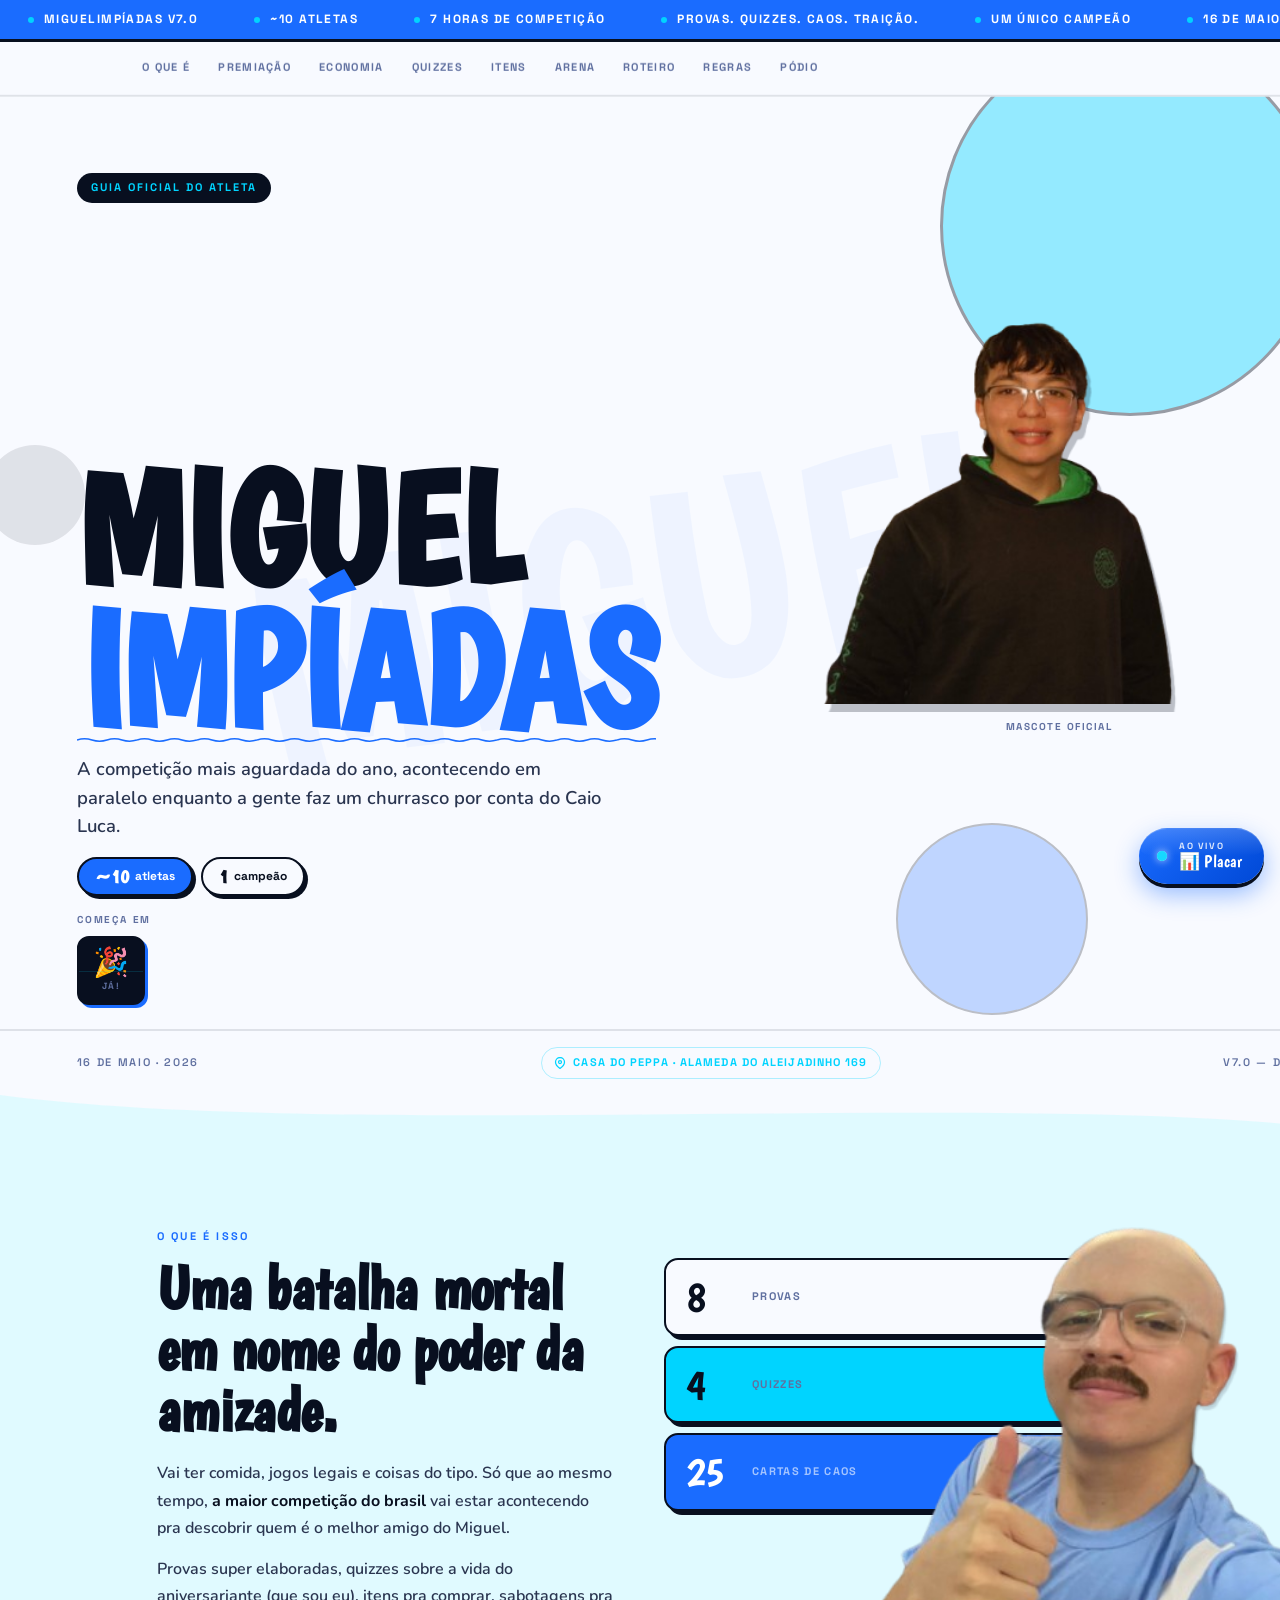
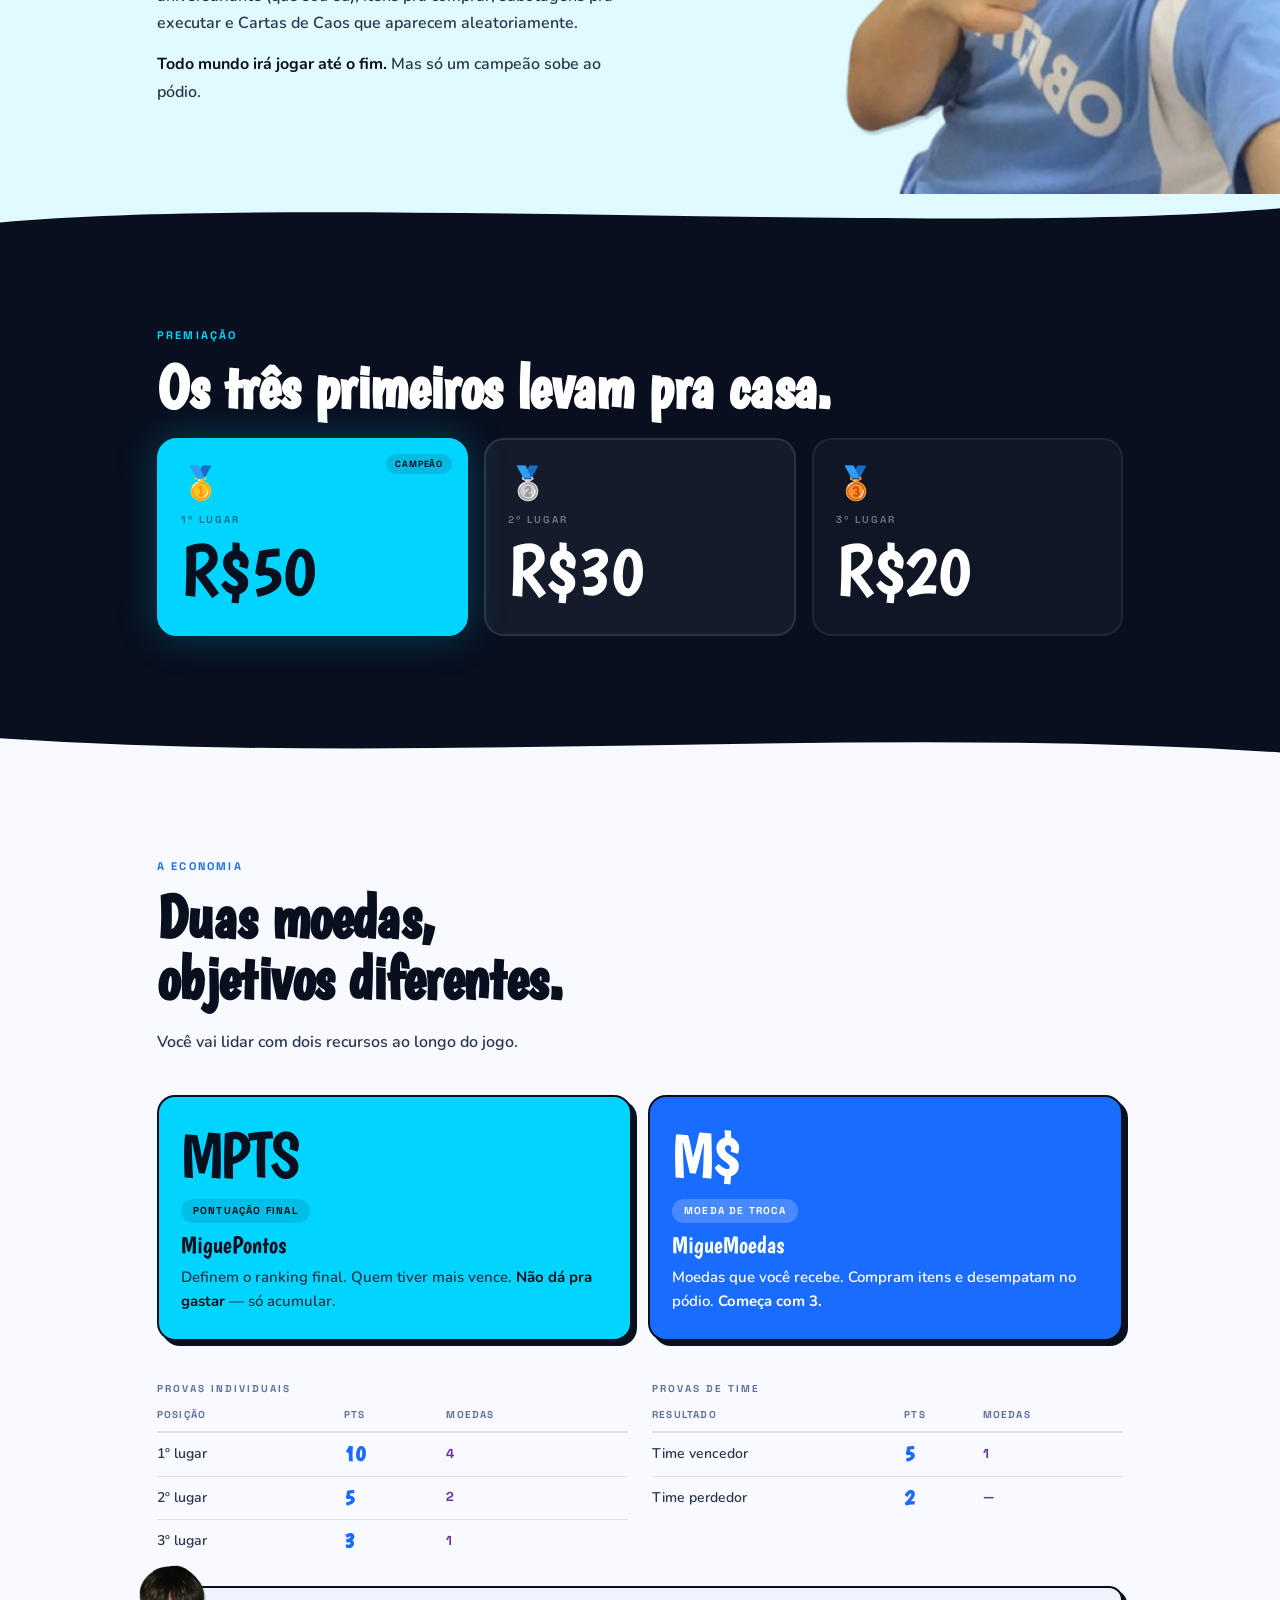
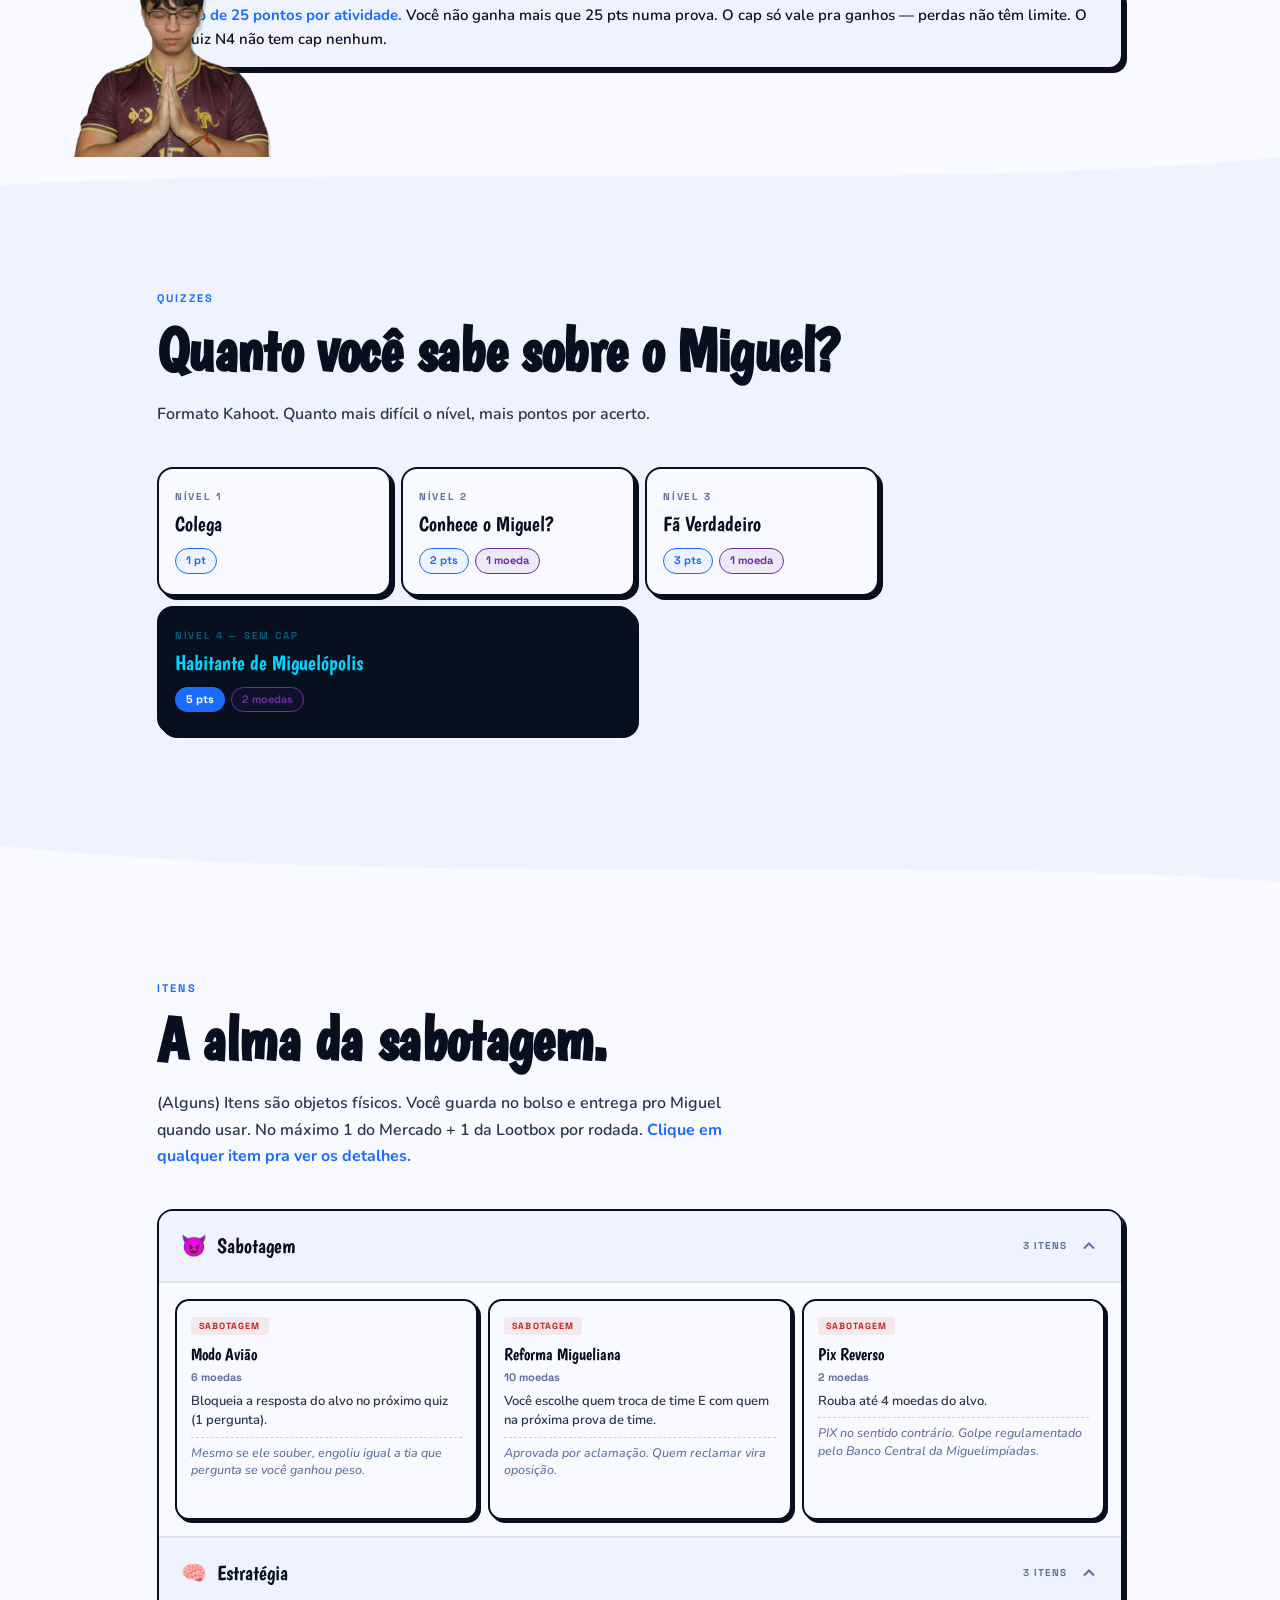
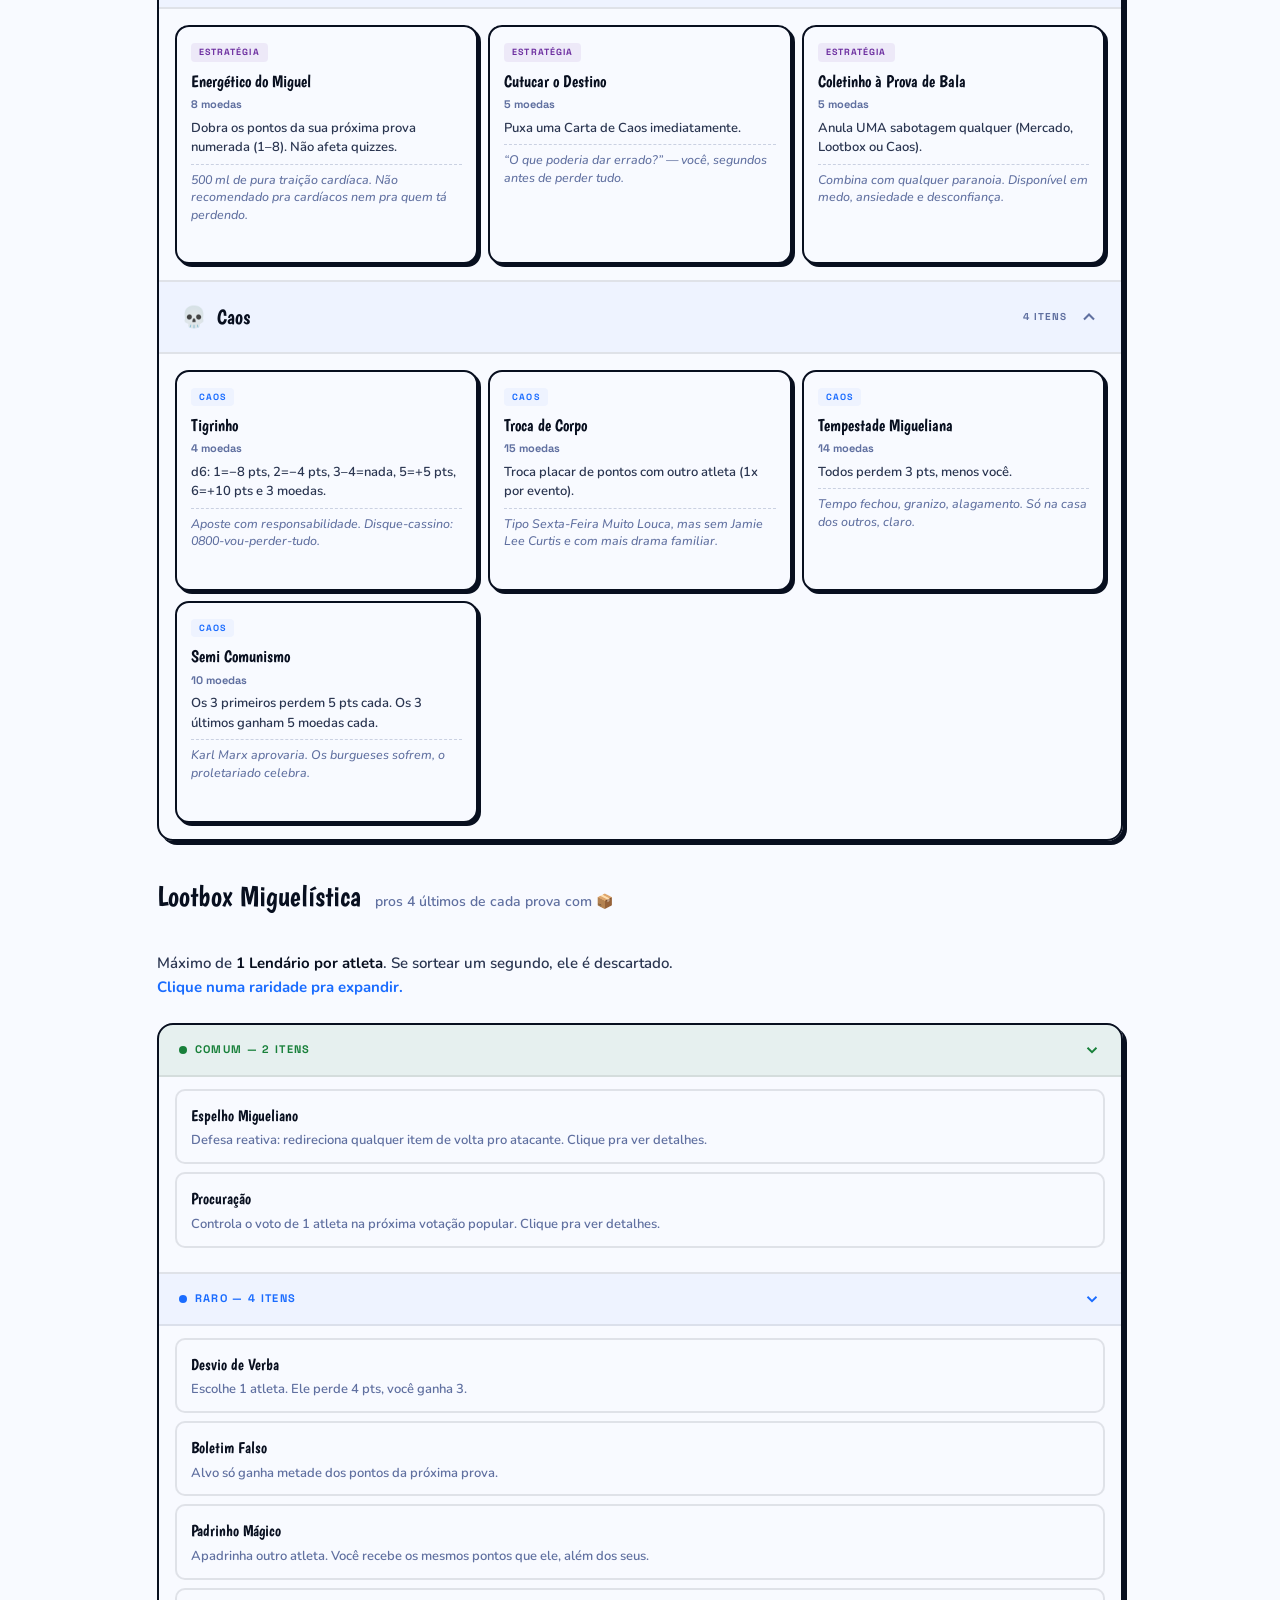
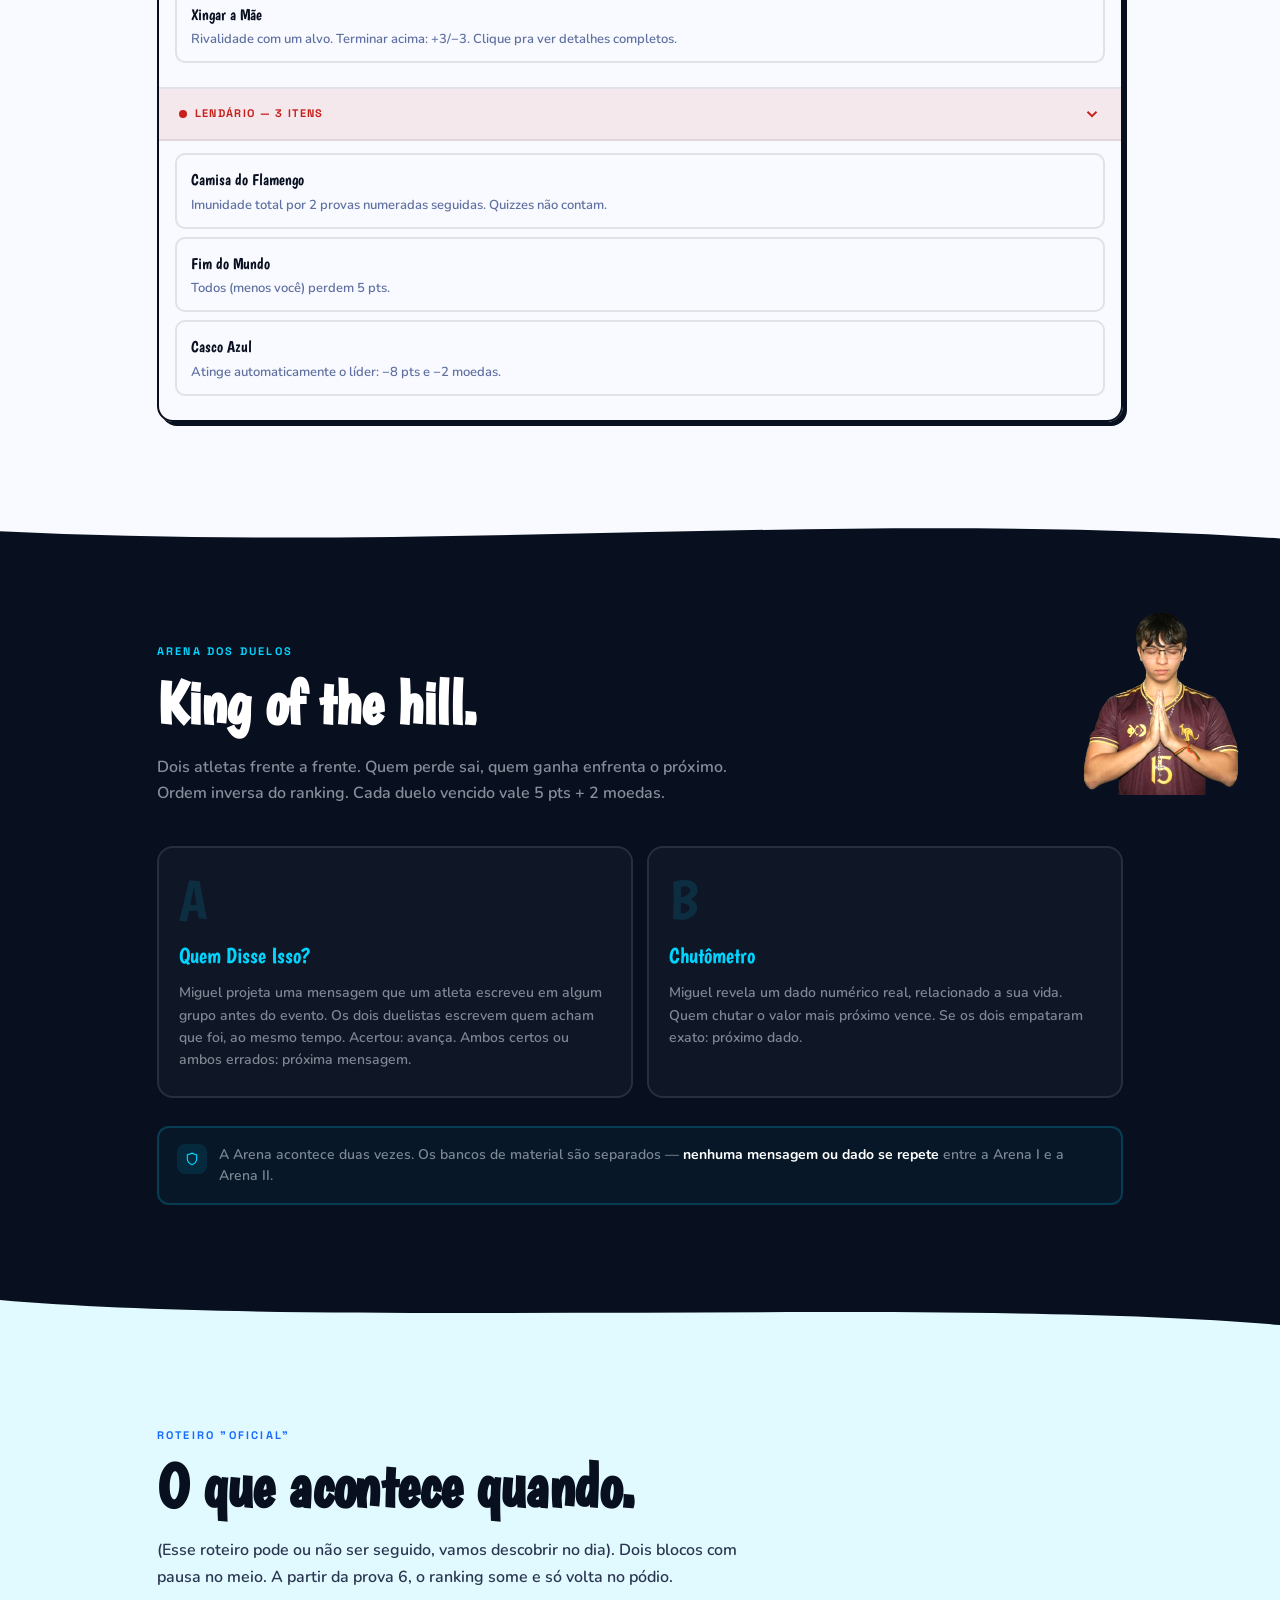
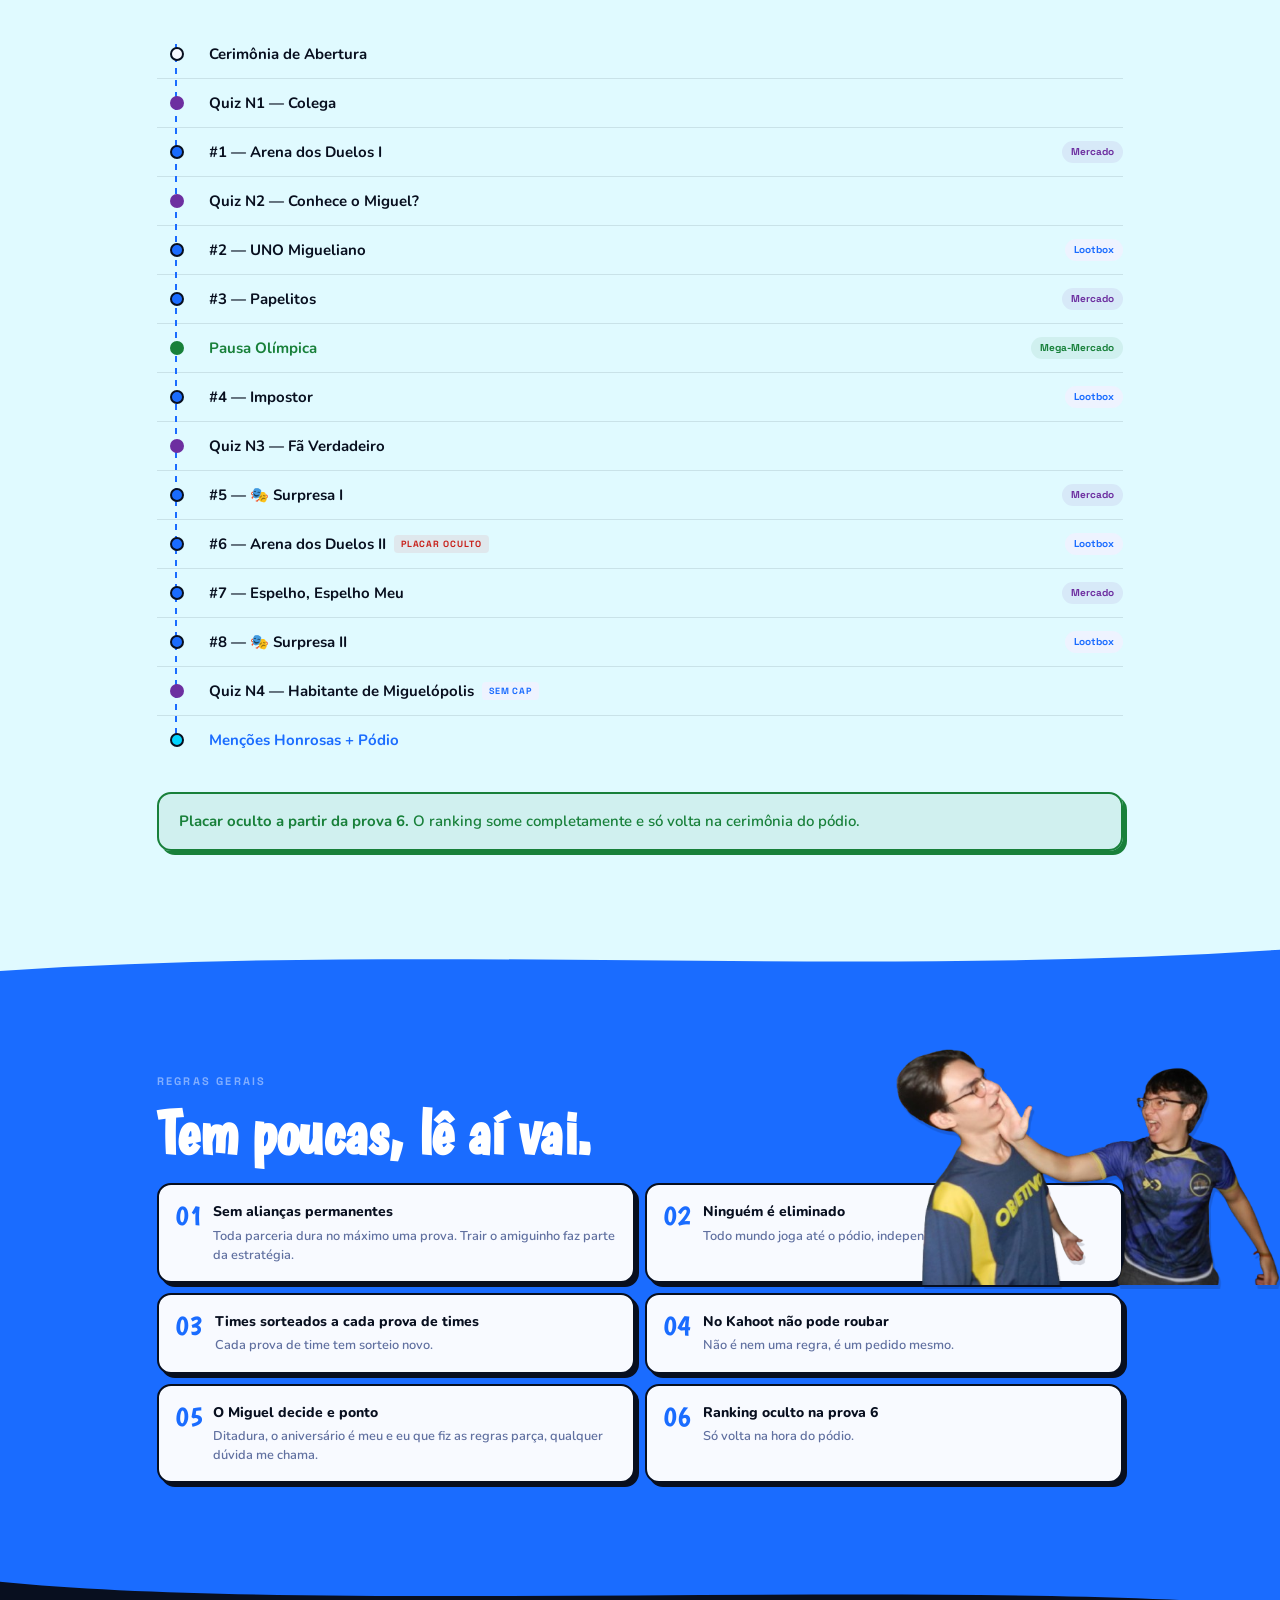
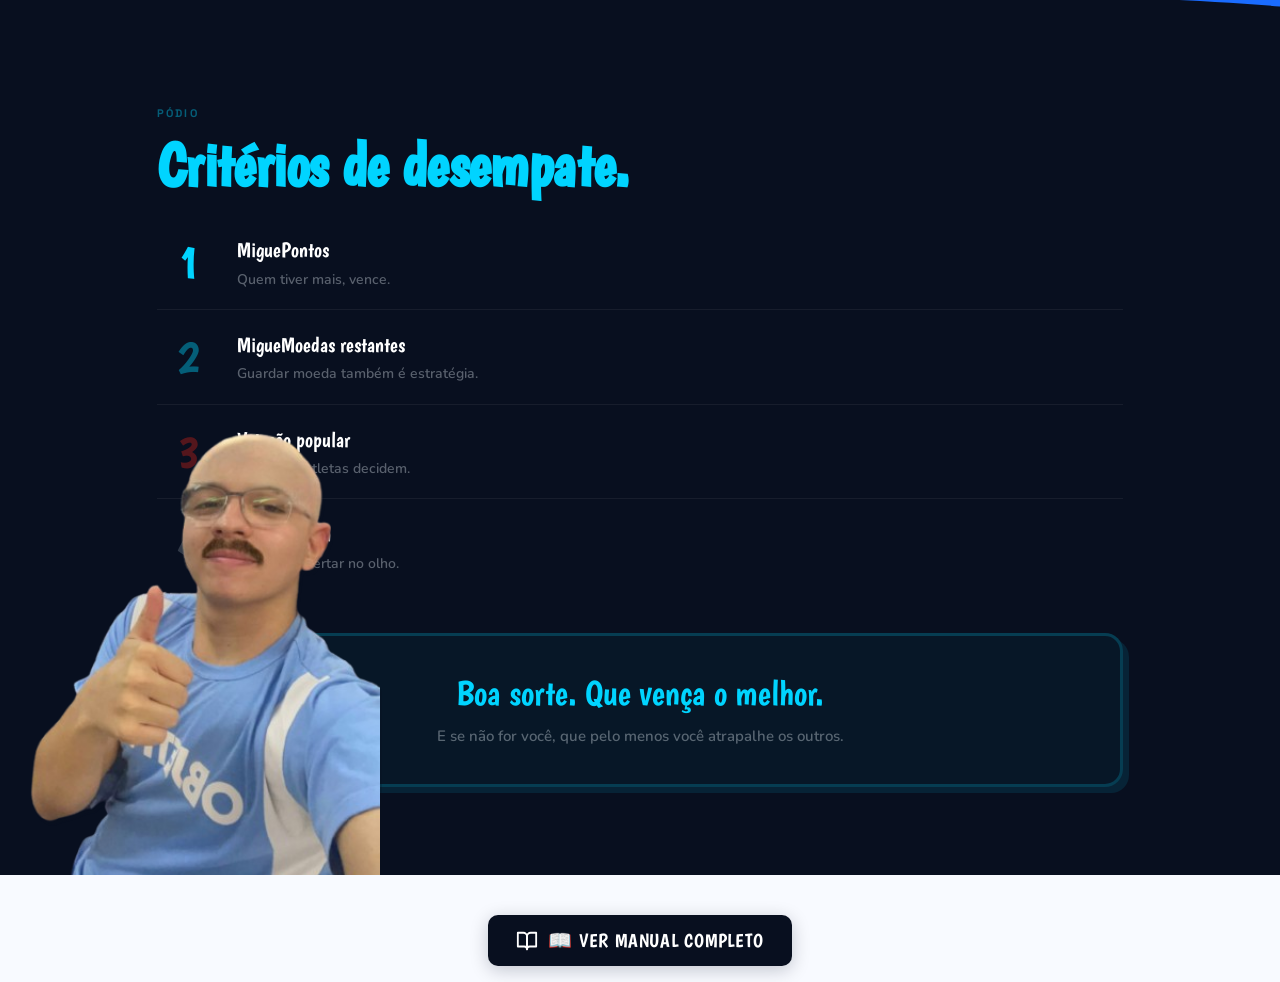
==== index.html @ 3651bc88 "feat(cards): balance quantities (72 total) + flavor jokes on all 19 cards Game balance: - Calculated" ====
<!DOCTYPE html>
<html lang="pt-BR">
<head>
<meta charset="UTF-8">
<meta name="viewport" content="width=device-width, initial-scale=1.0">
<title>Miguelimpíadas — Guia do Atleta</title>
<link rel="icon" href="data:image/svg+xml,<svg xmlns='http://www.w3.org/2000/svg' viewBox='0 0 100 100'><text y='.9em' font-size='90'>🏅</text></svg>">
<link rel="preconnect" href="https://fonts.googleapis.com">
<link rel="preconnect" href="https://fonts.gstatic.com" crossorigin>
<link href="https://fonts.googleapis.com/css2?family=Boogaloo&family=Nunito:ital,wght@0,400;0,600;0,700;0,800;0,900;1,700;1,800&family=Space+Grotesk:wght@400;500;600;700&display=swap" rel="stylesheet">
<link rel="stylesheet" href="assets/css/main.css">
</head>
<body>

<!-- TICKER -->
<div class="ticker" aria-hidden="true">
  <div class="ticker-track">
    <span class="ticker-item"><span class="ticker-dot"></span>Miguelimpíadas v7.0</span>
    <span class="ticker-item"><span class="ticker-dot"></span>~10 atletas</span>
    <span class="ticker-item"><span class="ticker-dot"></span>7 horas de competição</span>
    <span class="ticker-item"><span class="ticker-dot"></span>Provas. Quizzes. Caos. Traição.</span>
    <span class="ticker-item"><span class="ticker-dot"></span>Um único campeão</span>
    <span class="ticker-item"><span class="ticker-dot"></span>16 de Maio de 2026</span>
    <span class="ticker-item"><span class="ticker-dot"></span>Guia Oficial do Atleta</span>
    <span class="ticker-item"><span class="ticker-dot"></span>Miguelimpíadas v7.0</span>
    <span class="ticker-item"><span class="ticker-dot"></span>~10 atletas</span>
    <span class="ticker-item"><span class="ticker-dot"></span>7 horas de competição</span>
    <span class="ticker-item"><span class="ticker-dot"></span>Provas. Quizzes. Caos. Traição.</span>
    <span class="ticker-item"><span class="ticker-dot"></span>Um único campeão</span>
    <span class="ticker-item"><span class="ticker-dot"></span>16 de Maio de 2026</span>
    <span class="ticker-item"><span class="ticker-dot"></span>Guia Oficial do Atleta</span>
  </div>
</div>

<!-- NAV -->
<nav class="nav">
  <div class="nav-inner">
    <a class="nav-link" href="#sobre">O que é</a>
    <a class="nav-link" href="#premiacao">Premiação</a>
    <a class="nav-link" href="#economia">Economia</a>
    <a class="nav-link" href="#quizzes">Quizzes</a>
    <a class="nav-link" href="#itens">Itens</a>
    <a class="nav-link" href="#arena">Arena</a>
    <a class="nav-link" href="#roteiro">Roteiro</a>
    <a class="nav-link" href="#regras">Regras</a>
    <a class="nav-link" href="#podio">Pódio</a>
  </div>
</nav>

<!-- HERO -->
<header class="hero">
  <div class="blob blob-1" aria-hidden="true"></div>
  <div class="blob blob-2" aria-hidden="true"></div>
  <div class="blob blob-3" aria-hidden="true"></div>
  <div class="hero-bg-text" aria-hidden="true">MIGUEL</div>
  <div class="hero-inner">
    <span class="hero-kicker">Guia Oficial do Atleta</span>
    <div style="display:flex;align-items:flex-end;gap:clamp(16px,3vw,40px);flex-wrap:nowrap">
      <div style="flex:1;min-width:0">
        <h1 class="hero-title">MIGUEL<br><span class="hl">IMPÍADAS</span></h1>
      </div>
      <div style="flex-shrink:0;opacity:0;animation:pop-in .7s var(--bounce) .8s forwards;text-align:center;padding-bottom:4px">
        <img src="assets/img/img-01-c2d85c7a68.png" alt="Mascote oficial das Miguelimpíadas" style="height:clamp(260px,38vw,520px);width:auto;filter:drop-shadow(4px 8px 0 rgba(8,15,31,.25))">
        <p style="font-family:'Space Grotesk',sans-serif;font-size:10px;font-weight:700;letter-spacing:.15em;text-transform:uppercase;color:var(--muted);margin-top:6px">Mascote oficial</p>
      </div>
    </div>
    <p class="hero-desc">A competição mais aguardada do ano, acontecendo em paralelo enquanto a gente faz um churrasco por conta do Caio Luca.</p>
    <div class="hero-stats">
      <div class="stat-bubble blue"><span class="stat-num">~10</span> atletas</div>
      <div class="stat-bubble"><span class="stat-num">1</span> campeão</div>
    </div>
    <div class="countdown-wrap">
      <p class="cd-label-top">Começa em</p>
      <div class="countdown">
        <div class="cd-unit"><span class="cd-num" id="cd-d">00</span><span class="cd-lbl">dias</span></div>
        <span class="cd-sep">:</span>
        <div class="cd-unit"><span class="cd-num" id="cd-h">00</span><span class="cd-lbl">horas</span></div>
        <span class="cd-sep">:</span>
        <div class="cd-unit"><span class="cd-num" id="cd-m">00</span><span class="cd-lbl">min</span></div>
        <span class="cd-sep">:</span>
        <div class="cd-unit"><span class="cd-num" id="cd-s">00</span><span class="cd-lbl">seg</span></div>
      </div>
    </div>
  </div>
  <div class="hero-bottom">
    <span class="hero-date">16 de Maio · 2026</span>
    <a href="https://maps.google.com/?q=Alameda+do+Aleijadinho+169+Karaiba+Uberlandia" target="_blank" rel="noopener" style="display:inline-flex;align-items:center;gap:7px;font-family:'Space Grotesk',sans-serif;font-size:11px;font-weight:700;letter-spacing:.1em;text-transform:uppercase;color:var(--cyan);text-decoration:none;padding:6px 12px;border:1.5px solid rgba(0,212,255,.3);border-radius:99px;transition:background .15s,border-color .15s" onmouseover="this.style.background='rgba(0,212,255,.08)'" onmouseout="this.style.background='transparent'">
      <svg width="12" height="12" viewBox="0 0 24 24" fill="none" stroke="currentColor" stroke-width="2.5"><path d="M21 10c0 7-9 13-9 13s-9-6-9-13a9 9 0 0 1 18 0z"/><circle cx="12" cy="10" r="3"/></svg>
      Casa do Peppa · Alameda do Aleijadinho 169
    </a>
    <span class="hero-date">v7.0 — Documento do Atleta</span>
  </div>
</header>

<main>

<!-- O QUE É -->
<div class="wave" style="background:var(--cyan-bg)"><svg viewBox="0 0 1440 48" xmlns="http://www.w3.org/2000/svg" preserveAspectRatio="none"><path d="M0,0 C360,48 1080,0 1440,32 L1440,0 Z" fill="#f8faff"/></svg></div>
<section class="what-section" id="sobre">
  <div class="float-mascot" style="bottom:-60px;right:-20px;width:clamp(340px,42vw,520px);animation:mascot-shake 3.2s ease-in-out infinite">
    <img src="assets/img/img-02-6ef25989ee.png" alt="" style="width:100%;filter:drop-shadow(2px 4px 0 rgba(8,15,31,.15))">
  </div>
  <div class="si">
    <span class="eyebrow reveal">O que é isso</span>
    <div class="what-grid">
      <div class="reveal reveal-delay-1">
        <h2 class="sh">Uma batalha mortal<br>em nome do poder da amizade.</h2>
        <div class="what-text">
          <p>Vai ter comida, jogos legais e coisas do tipo. Só que ao mesmo tempo, <strong>a maior competição do brasil</strong> vai estar acontecendo pra descobrir quem é o melhor amigo do Miguel.</p>
          <p>Provas super elaboradas, quizzes sobre a vida do aniversariante (que sou eu), itens pra comprar, sabotagens pra executar e Cartas de Caos que aparecem aleatoriamente.</p>
          <p><strong>Todo mundo irá jogar até o fim.</strong> Mas só um campeão sobe ao pódio.</p>
        </div>
      </div>
      <div class="fact-stack reveal reveal-delay-2">
        <div class="fact-card"><span class="fact-num">8</span><span class="fact-label">Provas</span></div>
        <div class="fact-card"><span class="fact-num">4</span><span class="fact-label">Quizzes</span></div>
        <div class="fact-card"><span class="fact-num">25</span><span class="fact-label">Cartas de caos</span></div>
      </div>
    </div>
  </div>
</section>

<canvas id="confetti-canvas"></canvas>

<!-- PREMIAÇÃO -->
<div class="wave" style="background:var(--ink)"><svg viewBox="0 0 1440 48" xmlns="http://www.w3.org/2000/svg" preserveAspectRatio="none"><path d="M0,32 C360,0 1080,48 1440,16 L1440,0 L0,0 Z" fill="var(--cyan-bg)"/></svg></div>
<section class="premio-section" id="premiacao">
  <div class="si">
    <span class="eyebrow reveal">Premiação</span>
    <h2 class="sh reveal reveal-delay-1">Os três primeiros levam pra casa.</h2>
    <div class="premio-grid">
      <div class="premio-card first">
        <span class="premio-medal">🥇</span>
        <div class="premio-pos">1º lugar</div>
        <div class="premio-valor">R$<span class="counting" data-target="50">0</span></div>
        <span class="premio-badge">Campeão</span>
      </div>
      <div class="premio-card second">
        <span class="premio-medal">🥈</span>
        <div class="premio-pos">2º lugar</div>
        <div class="premio-valor">R$<span class="counting" data-target="30">0</span></div>
      </div>
      <div class="premio-card third">
        <span class="premio-medal">🥉</span>
        <div class="premio-pos">3º lugar</div>
        <div class="premio-valor">R$<span class="counting" data-target="20">0</span></div>
      </div>
    </div>
  </div>
</section>

<!-- ECONOMIA -->
<div class="wave" style="background:var(--paper)"><svg viewBox="0 0 1440 48" xmlns="http://www.w3.org/2000/svg" preserveAspectRatio="none"><path d="M0,16 C480,48 960,0 1440,32 L1440,0 L0,0 Z" fill="var(--ink)"/></svg></div>
<section class="economia-section" id="economia">
  <div class="float-mascot" style="bottom:-40px;left:-20px;width:clamp(240px,30vw,380px);animation:mascot-spin-flip 4s ease-in-out infinite">
    <img src="assets/img/img-03-e0036c5993.png" alt="" style="width:100%;filter:drop-shadow(2px 4px 0 rgba(8,15,31,.15))">
  </div>
  <div class="si">
    <span class="eyebrow reveal">A economia</span>
    <h2 class="sh reveal reveal-delay-1">Duas moedas,<br>objetivos diferentes.</h2>
    <p class="sl reveal reveal-delay-1">Você vai lidar com dois recursos ao longo do jogo.</p>
    <div class="moeda-split reveal reveal-delay-2">
      <div class="moeda-card pontos">
        <div class="moeda-big">MPTS</div>
        <span class="moeda-tag-pill">Pontuação final</span>
        <div class="moeda-title">MiguePontos</div>
        <p class="moeda-body">Definem o ranking final. Quem tiver mais vence. <strong>Não dá pra gastar</strong> — só acumular.</p>
      </div>
      <div class="moeda-card moedas">
        <div class="moeda-big">M$</div>
        <span class="moeda-tag-pill">Moeda de troca</span>
        <div class="moeda-title">MigueMoedas</div>
        <p class="moeda-body">Moedas que você recebe. Compram itens e desempatam no pódio. <strong>Começa com 3.</strong></p>
      </div>
    </div>
    <div class="pts-split reveal reveal-delay-2">
      <div>
        <p class="pts-block-title">Provas individuais</p>
        <table><thead><tr><th>Posição</th><th>Pts</th><th>Moedas</th></tr></thead><tbody>
          <tr><td>1º lugar</td><td class="td-pts">10</td><td class="td-coins">4</td></tr>
          <tr><td>2º lugar</td><td class="td-pts">5</td><td class="td-coins">2</td></tr>
          <tr><td>3º lugar</td><td class="td-pts">3</td><td class="td-coins">1</td></tr>
        </tbody></table>
      </div>
      <div>
        <p class="pts-block-title">Provas de time</p>
        <table><thead><tr><th>Resultado</th><th>Pts</th><th>Moedas</th></tr></thead><tbody>
          <tr><td>Time vencedor</td><td class="td-pts">5</td><td class="td-coins">1</td></tr>
          <tr><td>Time perdedor</td><td class="td-pts">2</td><td class="td-coins">—</td></tr>
        </tbody></table>
      </div>
    </div>
    <div class="callout orange reveal reveal-delay-3"><strong>Cap de 25 pontos por atividade.</strong> Você não ganha mais que 25 pts numa prova. O cap só vale pra ganhos — perdas não têm limite. O Quiz N4 não tem cap nenhum.</div>
  </div>
</section>

<!-- QUIZZES -->
<div class="wave" style="background:var(--blue-bg)"><svg viewBox="0 0 1440 48" xmlns="http://www.w3.org/2000/svg" preserveAspectRatio="none"><path d="M0,32 C360,8 1080,40 1440,0 L1440,0 L0,0 Z" fill="var(--paper)"/></svg></div>
<section class="quiz-section" id="quizzes">
  <div class="si">
    <span class="eyebrow reveal">Quizzes</span>
    <h2 class="sh reveal reveal-delay-1">Quanto você sabe sobre o Miguel?</h2>
    <p class="sl reveal reveal-delay-1">Formato Kahoot. Quanto mais difícil o nível, mais pontos por acerto.</p>
    <div class="quiz-row reveal reveal-delay-2">
      <div class="quiz-card"><div class="quiz-level">Nível 1</div><div class="quiz-name">Colega</div><div class="quiz-badges"><span class="badge pts">1 pt</span></div></div>
      <div class="quiz-card"><div class="quiz-level">Nível 2</div><div class="quiz-name">Conhece o Miguel?</div><div class="quiz-badges"><span class="badge pts">2 pts</span><span class="badge coins">1 moeda</span></div></div>
      <div class="quiz-card"><div class="quiz-level">Nível 3</div><div class="quiz-name">Fã Verdadeiro</div><div class="quiz-badges"><span class="badge pts">3 pts</span><span class="badge coins">1 moeda</span></div></div>
      <div class="quiz-card n4"><div class="quiz-level">Nível 4 — Sem cap</div><div class="quiz-name">Habitante de Miguelópolis</div><div class="quiz-badges"><span class="badge pts-inv">5 pts</span><span class="badge coins">2 moedas</span></div></div>
    </div>
  </div>
</section>

<!-- MODAL -->
<div class="modal-overlay" id="modal" onclick="closeModal(event)">
  <div class="modal">
    <div class="modal-inner">
      <button class="modal-close" onclick="document.getElementById('modal').classList.remove('open');document.body.style.overflow='';document.documentElement.style.overflow=''" aria-label="Fechar">✕</button>
      <div class="modal-cat" id="modal-cat"></div>
      <div class="modal-name" id="modal-name"></div>
      <div class="modal-cost" id="modal-cost"></div>
      <div class="modal-desc" id="modal-desc"></div>
    </div>
  </div>
</div>

<!-- ITENS -->
<div class="wave" style="background:var(--paper)"><svg viewBox="0 0 1440 48" xmlns="http://www.w3.org/2000/svg" preserveAspectRatio="none"><path d="M0,0 C480,48 960,8 1440,40 L1440,0 Z" fill="var(--blue-bg)"/></svg></div>
<section class="items-section" id="itens">
  <div class="si">
    <span class="eyebrow reveal">Itens</span>
    <h2 class="sh reveal reveal-delay-1">A alma da sabotagem.</h2>
    <p class="sl reveal reveal-delay-1">(Alguns) Itens são objetos físicos. Você guarda no bolso e entrega pro Miguel quando usar. No máximo 1 do Mercado + 1 da Lootbox por rodada. <strong style="color:var(--blue)">Clique em qualquer item pra ver os detalhes.</strong></p>

    <!-- MERCADO ACCORDION -->
    <div class="accordion reveal reveal-delay-1">
      <!-- Sabotagem -->
      <div class="accordion-header open" onclick="toggleAccordion(this)">
        <div class="accordion-title"><span>😈</span> Sabotagem</div>
        <div style="display:flex;align-items:center;gap:12px">
          <span class="accordion-meta">3 itens</span>
          <svg class="accordion-chevron" viewBox="0 0 24 24" fill="none" stroke="currentColor" stroke-width="2.5"><path d="M6 9l6 6 6-6"/></svg>
        </div>
      </div>
      <div class="accordion-body open">
        <div class="accordion-body-inner">
          <div class="items-grid" style="padding:16px">
            <div class="item-tile" onclick="openModal('Sabotagem','Modo Avião','6 moedas','Bloqueia a resposta do alvo no próximo quiz (1 pergunta). // Mesmo se ele souber, engoliu igual a tia que pergunta se você ganhou peso.','sabotagem')"><span class="item-cat-tag sabotagem">Sabotagem</span><div class="item-name">Modo Avião</div><div class="item-cost">6 moedas</div><div class="item-desc">Bloqueia a resposta do alvo no próximo quiz (1 pergunta). // Mesmo se ele souber, engoliu igual a tia que pergunta se você ganhou peso.</div></div>
            <div class="item-tile" onclick="openModal('Sabotagem','Reforma Migueliana','10 moedas','Você escolhe quem troca de time E com quem na próxima prova de time. // Aprovada por aclamação. Quem reclamar vira oposição.','sabotagem')"><span class="item-cat-tag sabotagem">Sabotagem</span><div class="item-name">Reforma Migueliana</div><div class="item-cost">10 moedas</div><div class="item-desc">Você escolhe quem troca de time E com quem na próxima prova de time. // Aprovada por aclamação. Quem reclamar vira oposição.</div></div>
            <div class="item-tile" onclick="openModal('Sabotagem','Pix Reverso','2 moedas','Rouba até 4 moedas do alvo. // PIX no sentido contrário. Golpe regulamentado pelo Banco Central da Miguelimpíadas.','sabotagem')"><span class="item-cat-tag sabotagem">Sabotagem</span><div class="item-name">Pix Reverso</div><div class="item-cost">2 moedas</div><div class="item-desc">Rouba até 4 moedas do alvo. // PIX no sentido contrário. Golpe regulamentado pelo Banco Central da Miguelimpíadas.</div></div>
          </div>
        </div>
      </div>
      <div class="accordion-divider"></div>
      <!-- Estratégia -->
      <div class="accordion-header open" onclick="toggleAccordion(this)">
        <div class="accordion-title"><span>🧠</span> Estratégia</div>
        <div style="display:flex;align-items:center;gap:12px">
          <span class="accordion-meta">3 itens</span>
          <svg class="accordion-chevron" viewBox="0 0 24 24" fill="none" stroke="currentColor" stroke-width="2.5"><path d="M6 9l6 6 6-6"/></svg>
        </div>
      </div>
      <div class="accordion-body open">
        <div class="accordion-body-inner">
          <div class="items-grid" style="padding:16px">
            <div class="item-tile" onclick="openModal('Estratégia','Energético do Miguel','8 moedas','Dobra os pontos da sua próxima prova numerada (1–8). Não afeta quizzes. // 500 ml de pura traição cardíaca. Não recomendado pra cardíacos nem pra quem tá perdendo.','estrategia')"><span class="item-cat-tag estrategia">Estratégia</span><div class="item-name">Energético do Miguel</div><div class="item-cost">8 moedas</div><div class="item-desc">Dobra os pontos da sua próxima prova numerada (1–8). Não afeta quizzes. // 500 ml de pura traição cardíaca. Não recomendado pra cardíacos nem pra quem tá perdendo.</div></div>
            <div class="item-tile" onclick="openModal('Estratégia','Cutucar o Destino','5 moedas','Puxa uma Carta de Caos imediatamente. // “O que poderia dar errado?” — você, segundos antes de perder tudo.','estrategia')"><span class="item-cat-tag estrategia">Estratégia</span><div class="item-name">Cutucar o Destino</div><div class="item-cost">5 moedas</div><div class="item-desc">Puxa uma Carta de Caos imediatamente. // “O que poderia dar errado?” — você, segundos antes de perder tudo.</div></div>
            <div class="item-tile" onclick="openModal('Estratégia','Coletinho à Prova de Bala','5 moedas','Anula UMA sabotagem qualquer (Mercado, Lootbox ou Caos). // Combina com qualquer paranoia. Disponível em medo, ansiedade e desconfiança.','estrategia')"><span class="item-cat-tag estrategia">Estratégia</span><div class="item-name">Coletinho à Prova de Bala</div><div class="item-cost">5 moedas</div><div class="item-desc">Anula UMA sabotagem qualquer (Mercado, Lootbox ou Caos). // Combina com qualquer paranoia. Disponível em medo, ansiedade e desconfiança.</div></div>
          </div>
        </div>
      </div>
      <div class="accordion-divider"></div>
      <!-- Caos -->
      <div class="accordion-header open" onclick="toggleAccordion(this)">
        <div class="accordion-title"><span>💀</span> Caos</div>
        <div style="display:flex;align-items:center;gap:12px">
          <span class="accordion-meta">4 itens</span>
          <svg class="accordion-chevron" viewBox="0 0 24 24" fill="none" stroke="currentColor" stroke-width="2.5"><path d="M6 9l6 6 6-6"/></svg>
        </div>
      </div>
      <div class="accordion-body open">
        <div class="accordion-body-inner">
          <div class="items-grid" style="padding:16px">
            <div class="item-tile" onclick="openModal('Caos','Tigrinho','4 moedas','d6: 1=−8 pts, 2=−4 pts, 3–4=nada, 5=+5 pts, 6=+10 pts e 3 moedas. // Aposte com responsabilidade. Disque-cassino: 0800-vou-perder-tudo.','caos')"><span class="item-cat-tag caos">Caos</span><div class="item-name">Tigrinho</div><div class="item-cost">4 moedas</div><div class="item-desc">d6: 1=−8 pts, 2=−4 pts, 3–4=nada, 5=+5 pts, 6=+10 pts e 3 moedas. // Aposte com responsabilidade. Disque-cassino: 0800-vou-perder-tudo.</div></div>
            <div class="item-tile" onclick="openModal('Caos','Troca de Corpo','15 moedas','Troca placar de pontos com outro atleta (1x por evento). // Tipo Sexta-Feira Muito Louca, mas sem Jamie Lee Curtis e com mais drama familiar.','caos')"><span class="item-cat-tag caos">Caos</span><div class="item-name">Troca de Corpo</div><div class="item-cost">15 moedas</div><div class="item-desc">Troca placar de pontos com outro atleta (1x por evento). // Tipo Sexta-Feira Muito Louca, mas sem Jamie Lee Curtis e com mais drama familiar.</div></div>
            <div class="item-tile" onclick="openModal('Caos','Tempestade Migueliana','14 moedas','Todos perdem 3 pts, menos você. // Tempo fechou, granizo, alagamento. Só na casa dos outros, claro.','caos')"><span class="item-cat-tag caos">Caos</span><div class="item-name">Tempestade Migueliana</div><div class="item-cost">14 moedas</div><div class="item-desc">Todos perdem 3 pts, menos você. // Tempo fechou, granizo, alagamento. Só na casa dos outros, claro.</div></div>
            <div class="item-tile" onclick="openModal('Caos','Semi Comunismo','10 moedas','Os 3 primeiros perdem 5 pts cada. Os 3 últimos ganham 5 moedas cada. // Karl Marx aprovaria. Os burgueses sofrem, o proletariado celebra.','caos')"><span class="item-cat-tag caos">Caos</span><div class="item-name">Semi Comunismo</div><div class="item-cost">10 moedas</div><div class="item-desc">Os 3 primeiros perdem 5 pts cada. Os 3 últimos ganham 5 moedas cada. // Karl Marx aprovaria. Os burgueses sofrem, o proletariado celebra.</div></div>
          </div>
        </div>
      </div>
    </div>

    <!-- LOOTBOX ACCORDION -->
    <div class="mercado-title-row reveal reveal-delay-1"><div class="loot-section-title">Lootbox Miguelística</div><span class="mercado-sub">pros 4 últimos de cada prova com 📦</span></div>
    <p class="loot-intro reveal reveal-delay-1">Máximo de <strong>1 Lendário por atleta</strong>. Se sortear um segundo, ele é descartado. <strong style="color:var(--blue)">Clique numa raridade pra expandir.</strong></p>

    <div class="loot-accordion reveal reveal-delay-2">
      <!-- Comum -->
      <div>
        <div class="loot-accordion-header" style="background:var(--green-bg)" onclick="toggleLoot(this)">
          <div class="loot-accordion-title" style="color:var(--green)"><span style="width:8px;height:8px;border-radius:50%;background:var(--green);display:inline-block"></span>Comum — 2 itens</div>
          <svg style="width:18px;height:18px;color:var(--green);transition:transform .3s var(--ease)" viewBox="0 0 24 24" fill="none" stroke="currentColor" stroke-width="2.5"><path d="M6 9l6 6 6-6"/></svg>
        </div>
        <div class="loot-accordion-body open">
          <div class="loot-accordion-body-inner open" style="padding:0 16px 16px">
            <div class="loot-item" style="cursor:pointer;margin-top:12px" onclick="openModal('Comum','Espelho Migueliano','Lootbox — grátis','Defesa reativa: redireciona qualquer item do Mercado ou Lootbox de volta pro atacante. Reflexão não pode ser defendida. Em itens coletivos (Tempestade, Fim do Mundo), atacante recebe o efeito UMA vez só. // Devolvido pelo destinatário com taxa adicional. Correios da Miguelimpíadas.','defesa')"><div class="loot-name">Espelho Migueliano</div><div class="loot-effect">Defesa reativa: redireciona qualquer item de volta pro atacante. Clique pra ver detalhes.</div></div>
            <div class="loot-item" style="cursor:pointer" onclick="openModal('Comum','Procuração','Lootbox — grátis','Controla o voto de 1 atleta na próxima votação popular (Espelho ou MVP). O alvo sabe mas não pode recusar. Guarde e use quando quiser. // Democracia representativa em sua forma mais pura. Cartório aprovado pela ABIN.','defesa')"><div class="loot-name">Procuração</div><div class="loot-effect">Controla o voto de 1 atleta na próxima votação popular. Clique pra ver detalhes.</div></div>
          </div>
        </div>
      </div>
      <div style="height:2px;background:var(--border)"></div>
      <!-- Raro -->
      <div>
        <div class="loot-accordion-header" style="background:var(--blue-bg)" onclick="toggleLoot(this)">
          <div class="loot-accordion-title" style="color:var(--blue)"><span style="width:8px;height:8px;border-radius:50%;background:var(--blue);display:inline-block"></span>Raro — 4 itens</div>
          <svg style="width:18px;height:18px;color:var(--blue);transition:transform .3s var(--ease)" viewBox="0 0 24 24" fill="none" stroke="currentColor" stroke-width="2.5"><path d="M6 9l6 6 6-6"/></svg>
        </div>
        <div class="loot-accordion-body open">
          <div class="loot-accordion-body-inner open" style="padding:0 16px 16px">
            <div class="loot-item" style="cursor:pointer;margin-top:12px" onclick="openModal('Raro','Desvio de Verba','Lootbox — grátis','Escolhe 1 atleta. Ele perde 4 pts, você ganha 3. // Operação Lava-Jato versão festa de aniversário. Tudo dentro do regulamento.','estrategia')"><div class="loot-name">Desvio de Verba</div><div class="loot-effect">Escolhe 1 atleta. Ele perde 4 pts, você ganha 3.</div></div>
            <div class="loot-item" style="cursor:pointer" onclick="openModal('Raro','Boletim Falso','Lootbox — grátis','Alvo só ganha metade dos pontos da próxima prova. // “Mãe, deu problema no boletim digital, juro.” Não funcionou na escola. Aqui funciona.','sabotagem')"><div class="loot-name">Boletim Falso</div><div class="loot-effect">Alvo só ganha metade dos pontos da próxima prova.</div></div>
            <div class="loot-item" style="cursor:pointer" onclick="openModal('Raro','Padrinho Mágico','Lootbox — grátis','Apadrinha outro atleta. Você recebe os mesmos pontos que ele na próxima prova, além dos seus próprios. // Cosmo e Wanda dizem que sim. Vicky não, mas ela não importa.','estrategia')"><div class="loot-name">Padrinho Mágico</div><div class="loot-effect">Apadrinha outro atleta. Você recebe os mesmos pontos que ele, além dos seus.</div></div>
            <div class="loot-item" style="cursor:pointer" onclick="openModal('Raro','Xingar a Mãe','Lootbox — grátis','Escolhe um alvo, xinga a mãe na frente de todos. Próxima prova: +3/−3 se terminar acima dele, inverso se abaixo. Não podem ser do mesmo time. // Genealogia agora é esporte de contato. Vai com sangue nos olhos.','sabotagem')"><div class="loot-name">Xingar a Mãe</div><div class="loot-effect">Rivalidade com um alvo. Terminar acima: +3/−3. Clique pra ver detalhes completos.</div></div>
          </div>
        </div>
      </div>
      <div style="height:2px;background:var(--border)"></div>
      <!-- Lendário -->
      <div>
        <div class="loot-accordion-header" style="background:var(--red-bg)" onclick="toggleLoot(this)">
          <div class="loot-accordion-title" style="color:var(--red)"><span style="width:8px;height:8px;border-radius:50%;background:var(--red);display:inline-block"></span>Lendário — 3 itens</div>
          <svg style="width:18px;height:18px;color:var(--red);transition:transform .3s var(--ease)" viewBox="0 0 24 24" fill="none" stroke="currentColor" stroke-width="2.5"><path d="M6 9l6 6 6-6"/></svg>
        </div>
        <div class="loot-accordion-body open">
          <div class="loot-accordion-body-inner open" style="padding:0 16px 16px">
            <div class="loot-item" style="cursor:pointer;margin-top:12px" onclick="openModal('Lendário','Camisa do Flamengo','Lootbox — grátis','Imunidade total a sabotagens e itens Lootbox por 2 provas numeradas seguidas (1–8). Quizzes não contam. // Mengão na Libertadores 2019. Você é o Diego Alves agora — peguem todas.','defesa')"><div class="loot-name">Camisa do Flamengo</div><div class="loot-effect">Imunidade total por 2 provas numeradas seguidas. Quizzes não contam.</div></div>
            <div class="loot-item" style="cursor:pointer" onclick="openModal('Lendário','Fim do Mundo','Lootbox — grátis','Todos (menos você) perdem 5 pts. // 2012 chegou atrasado, mas chegou. Calendário maia tava só uns 14 anos errado.','caos')"><div class="loot-name">Fim do Mundo</div><div class="loot-effect">Todos (menos você) perdem 5 pts.</div></div>
            <div class="loot-item" style="cursor:pointer" onclick="openModal('Lendário','Casco Azul','Lootbox — grátis','Atinge automaticamente o líder: −8 pts e −2 moedas. // Mario Kart sem item azul é o quê? Treino, no máximo.','caos')"><div class="loot-name">Casco Azul</div><div class="loot-effect">Atinge automaticamente o líder: −8 pts e −2 moedas.</div></div>
          </div>
        </div>
      </div>
    </div>
  </div>
</section>

<!-- ARENA -->
<div class="wave" style="background:var(--ink)"><svg viewBox="0 0 1440 48" xmlns="http://www.w3.org/2000/svg" preserveAspectRatio="none"><path d="M0,24 C480,48 960,0 1440,32 L1440,0 L0,0 Z" fill="var(--paper)"/></svg></div>
<section class="arena-section" id="arena">
  <div class="float-mascot" style="top:20px;right:-30px;width:clamp(220px,26vw,300px);animation:mascot-bounce 3.8s ease-in-out infinite">
    <img src="assets/img/img-03-e0036c5993.png" alt="" style="width:100%;filter:drop-shadow(2px 4px 0 rgba(8,15,31,.2)) brightness(1.4)">
  </div>
  <div class="si">
    <span class="eyebrow reveal">Arena dos Duelos</span>
    <h2 class="sh reveal reveal-delay-1">King of the hill.</h2>
    <p class="sl reveal reveal-delay-1">Dois atletas frente a frente. Quem perde sai, quem ganha enfrenta o próximo. Ordem inversa do ranking. Cada duelo vencido vale 5 pts + 2 moedas.</p>
    <div class="arena-pair reveal reveal-delay-2">
      <div class="format-tile"><div class="format-letter">A</div><div class="format-name">Quem Disse Isso?</div><p class="format-desc">Miguel projeta uma mensagem que um atleta escreveu em algum grupo antes do evento. Os dois duelistas escrevem quem acham que foi, ao mesmo tempo. Acertou: avança. Ambos certos ou ambos errados: próxima mensagem.</p></div>
      <div class="format-tile"><div class="format-letter">B</div><div class="format-name">Chutômetro</div><p class="format-desc">Miguel revela um dado numérico real, relacionado a sua vida. Quem chutar o valor mais próximo vence. Se os dois empataram exato: próximo dado.</p></div>
    </div>
    <div class="arena-info reveal reveal-delay-3">
      <div class="arena-info-icon"><svg viewBox="0 0 24 24" fill="none" stroke="currentColor" stroke-width="2"><path d="M12 22s8-4 8-10V5l-8-3-8 3v7c0 6 8 10 8 10z"/></svg></div>
      <p class="arena-info-text">A Arena acontece duas vezes. Os bancos de material são separados — <strong>nenhuma mensagem ou dado se repete</strong> entre a Arena I e a Arena II.</p>
    </div>
  </div>
</section>

<!-- ROTEIRO -->
<div class="wave" style="background:var(--cyan-bg)"><svg viewBox="0 0 1440 48" xmlns="http://www.w3.org/2000/svg" preserveAspectRatio="none"><path d="M0,8 C360,40 1080,4 1440,36 L1440,0 L0,0 Z" fill="var(--ink)"/></svg></div>
<section class="roteiro-section" id="roteiro">
  <div class="si">
    <span class="eyebrow reveal">Roteiro "oficial"</span>
    <h2 class="sh reveal reveal-delay-1">O que acontece quando.</h2>
    <p class="sl reveal reveal-delay-1">(Esse roteiro pode ou não ser seguido, vamos descobrir no dia). Dois blocos com pausa no meio. A partir da prova 6, o ranking some e só volta no pódio.</p>
    <div class="timeline reveal reveal-delay-2">
      <div class="tl-row"><div class="tl-dot open"></div><div class="tl-name">Cerimônia de Abertura</div><div class="tl-after"></div></div>
      <div class="tl-row"><div class="tl-dot quiz"></div><div class="tl-name">Quiz N1 — Colega</div><div class="tl-after"></div></div>
      <div class="tl-row"><div class="tl-dot numbered"></div><div class="tl-name">#1 — Arena dos Duelos I</div><div class="tl-after"><span class="tl-badge market">Mercado</span></div></div>
      <div class="tl-row"><div class="tl-dot quiz"></div><div class="tl-name">Quiz N2 — Conhece o Miguel?</div><div class="tl-after"></div></div>
      <div class="tl-row"><div class="tl-dot numbered"></div><div class="tl-name">#2 — UNO Migueliano</div><div class="tl-after"><span class="tl-badge loot">Lootbox</span></div></div>
      <div class="tl-row"><div class="tl-dot numbered"></div><div class="tl-name">#3 — Papelitos</div><div class="tl-after"><span class="tl-badge market">Mercado</span></div></div>
      <div class="tl-row"><div class="tl-dot pause-dot"></div><div class="tl-name pause">Pausa Olímpica</div><div class="tl-after"><span class="tl-badge big">Mega-Mercado</span></div></div>
      <div class="tl-row"><div class="tl-dot numbered"></div><div class="tl-name">#4 — Impostor</div><div class="tl-after"><span class="tl-badge loot">Lootbox</span></div></div>
      <div class="tl-row"><div class="tl-dot quiz"></div><div class="tl-name">Quiz N3 — Fã Verdadeiro</div><div class="tl-after"></div></div>
      <div class="tl-row"><div class="tl-dot numbered"></div><div class="tl-name">#5 — 🎭 Surpresa I</div><div class="tl-after"><span class="tl-badge market">Mercado</span></div></div>
      <div class="tl-row"><div class="tl-dot numbered"></div><div class="tl-name">#6 — Arena dos Duelos II <span class="tl-tag warn">Placar Oculto</span></div><div class="tl-after"><span class="tl-badge loot">Lootbox</span></div></div>
      <div class="tl-row"><div class="tl-dot numbered"></div><div class="tl-name">#7 — Espelho, Espelho Meu</div><div class="tl-after"><span class="tl-badge market">Mercado</span></div></div>
      <div class="tl-row"><div class="tl-dot numbered"></div><div class="tl-name">#8 — 🎭 Surpresa II</div><div class="tl-after"><span class="tl-badge loot">Lootbox</span></div></div>
      <div class="tl-row"><div class="tl-dot quiz"></div><div class="tl-name">Quiz N4 — Habitante de Miguelópolis <span class="tl-tag nocap">Sem cap</span></div><div class="tl-after"></div></div>
      <div class="tl-row"><div class="tl-dot final-dot"></div><div class="tl-name final">Menções Honrosas + Pódio</div><div class="tl-after"></div></div>
    </div>
    <div class="callout green" style="margin-top:28px"><strong>Placar oculto a partir da prova 6.</strong> O ranking some completamente e só volta na cerimônia do pódio.</div>
  </div>
</section>

<!-- REGRAS -->
<div class="wave" style="background:var(--blue)"><svg viewBox="0 0 1440 48" xmlns="http://www.w3.org/2000/svg" preserveAspectRatio="none"><path d="M0,36 C480,4 960,44 1440,12 L1440,0 L0,0 Z" fill="var(--cyan-bg)"/></svg></div>
<section class="regras-section" id="regras">
  <div class="float-mascot" style="top:-10px;right:-30px;width:clamp(280px,34vw,420px);animation:mascot-shake 2.8s ease-in-out infinite">
    <img src="assets/img/img-04-918f126a9c.png" alt="" style="width:100%;filter:drop-shadow(2px 4px 0 rgba(8,15,31,.15))">
  </div>
  <div class="si">
    <span class="eyebrow reveal">Regras gerais</span>
    <h2 class="sh reveal reveal-delay-1">Tem poucas, lê aí vai.</h2>
    <ul class="regras-list reveal reveal-delay-2">
      <li class="regra-item"><span class="regra-num">01</span><div><div class="regra-title">Sem alianças permanentes</div><div class="regra-desc">Toda parceria dura no máximo uma prova. Trair o amiguinho faz parte da estratégia.</div></div></li>
      <li class="regra-item"><span class="regra-num">02</span><div><div class="regra-title">Ninguém é eliminado</div><div class="regra-desc">Todo mundo joga até o pódio, independente do placar.</div></div></li>
      <li class="regra-item"><span class="regra-num">03</span><div><div class="regra-title">Times sorteados a cada prova de times</div><div class="regra-desc">Cada prova de time tem sorteio novo.</div></div></li>
      <li class="regra-item"><span class="regra-num">04</span><div><div class="regra-title">No Kahoot não pode roubar</div><div class="regra-desc">Não é nem uma regra, é um pedido mesmo.</div></div></li>
      <li class="regra-item"><span class="regra-num">05</span><div><div class="regra-title">O Miguel decide e ponto</div><div class="regra-desc">Ditadura, o aniversário é meu e eu que fiz as regras parça, qualquer dúvida me chama.</div></div></li>
      <li class="regra-item"><span class="regra-num">06</span><div><div class="regra-title">Ranking oculto na prova 6</div><div class="regra-desc">Só volta na hora do pódio.</div></div></li>
    </ul>
  </div>
</section>

<!-- PÓDIO -->
<div class="wave" style="background:var(--ink)"><svg viewBox="0 0 1440 48" xmlns="http://www.w3.org/2000/svg" preserveAspectRatio="none"><path d="M0,12 C360,48 1080,8 1440,40 L1440,0 L0,0 Z" fill="var(--blue)"/></svg></div>
<section class="podio-section" id="podio">
  <div class="float-mascot" style="bottom:-40px;left:-20px;width:clamp(260px,32vw,400px);animation:mascot-shake-flip 3.5s ease-in-out infinite">
    <img src="assets/img/img-02-6ef25989ee.png" alt="" style="width:100%;filter:drop-shadow(2px 4px 0 rgba(8,15,31,.2))">
  </div>
  <div class="si">
    <span class="eyebrow reveal">Pódio</span>
    <h2 class="sh reveal reveal-delay-1">Critérios de desempate.</h2>
    <ol class="podio-list reveal reveal-delay-2">
      <li class="podio-row"><div class="podio-num">1</div><div><div class="podio-label">MiguePontos</div><div class="podio-sub">Quem tiver mais, vence.</div></div></li>
      <li class="podio-row"><div class="podio-num">2</div><div><div class="podio-label">MigueMoedas restantes</div><div class="podio-sub">Guardar moeda também é estratégia.</div></div></li>
      <li class="podio-row"><div class="podio-num">3</div><div><div class="podio-label">Votação popular</div><div class="podio-sub">Os outros atletas decidem.</div></div></li>
      <li class="podio-row"><div class="podio-num" style="color:rgba(240,248,255,.18)">4</div><div><div class="podio-label">Briga de faca</div><div class="podio-sub">Não vale acertar no olho.</div></div></li>
    </ol>
    <div class="final-card reveal reveal-delay-3">
      <p class="final-text">Boa sorte. Que vença o melhor.</p>
      <p class="final-sub">E se não for você, que pelo menos você atrapalhe os outros.</p>
    </div>
  </div>
</section>

</main>



<!-- MANUAL COMPLETO -->
<div class="manual-cta-wrap">
  <button class="manual-toggle-btn" id="manual-btn" onclick="toggleManual()" aria-expanded="false">
    <svg width="22" height="22" viewBox="0 0 24 24" fill="none" stroke="currentColor" stroke-width="2" stroke-linecap="round" stroke-linejoin="round"><path d="M2 3h6a4 4 0 0 1 4 4v14a3 3 0 0 0-3-3H2z"/><path d="M22 3h-6a4 4 0 0 0-4 4v14a3 3 0 0 1 3-3h7z"/></svg>
    📖 VER MANUAL COMPLETO
  </button>
</div>
<div class="manual-wrap" id="manual-wrap">
  <div class="manual-inner">
    <div class="manual-search-bar">
      <svg width="18" height="18" viewBox="0 0 24 24" fill="none" stroke="currentColor" stroke-width="2.5" stroke-linecap="round" stroke-linejoin="round"><circle cx="11" cy="11" r="8"/><path d="m21 21-4.35-4.35"/></svg>
      <input class="manual-search-input" id="manual-search" type="search" placeholder="Buscar regra, item, prova..." oninput="manualSearch(this.value)" autocomplete="off">
    </div>
    <div class="manual-result-count" id="manual-result-count"></div>
    <div class="manual-no-results" id="manual-no-results">Nenhum resultado para esta busca.</div>
    <div id="manual-sections">

      <!-- 1 -->
      <div class="manual-section" data-idx="0">
        <div class="manual-section-hdr" onclick="toggleSection(this)">
          <span class="manual-section-title">1 · O Que É Isso?</span>
          <svg class="manual-section-chevron" viewBox="0 0 24 24" fill="none" stroke="currentColor" stroke-width="2.5" stroke-linecap="round" stroke-linejoin="round"><polyline points="6 9 12 15 18 9"/></svg>
        </div>
        <div class="manual-section-body">
          <div class="manual-section-content">
            <p>As <strong>Miguelimpíadas</strong> são uma festa de aniversário temática estilo Mario Party. Cerca de 10 atletas competem durante ~7 horas em provas, quizzes e caos organizado para descobrir quem conhece o Miguel de verdade.</p>
            <ul>
              <li>📅 <strong>Data:</strong> 16 de Maio de 2026</li>
              <li>📍 <strong>Local:</strong> Casa do Peppa · Alameda do Aleijadinho 169</li>
              <li>⏱️ <strong>Duração:</strong> ~7 horas</li>
              <li>👥 <strong>Atletas:</strong> ~10 participantes</li>
              <li>🏆 <strong>Prêmio:</strong> R$50 (1º) · R$30 (2º) · R$20 (3º)</li>
            </ul>
            <p>Você ganha <strong>MiguePontos</strong> e <strong>MigueMoedas</strong> ao longo do evento. Pontos determinam sua posição no ranking. Moedas compram itens no Mercado Negro.</p>
          </div>
        </div>
      </div>

      <!-- 2 -->
      <div class="manual-section" data-idx="1">
        <div class="manual-section-hdr" onclick="toggleSection(this)">
          <span class="manual-section-title">2 · Cronograma</span>
          <svg class="manual-section-chevron" viewBox="0 0 24 24" fill="none" stroke="currentColor" stroke-width="2.5" stroke-linecap="round" stroke-linejoin="round"><polyline points="6 9 12 15 18 9"/></svg>
        </div>
        <div class="manual-section-body">
          <div class="manual-section-content">
            <table>
              <tr><th>Hora</th><th>Etapa</th><th>Após</th></tr>
              <tr><td>14:00</td><td>🔥 Abertura + Juramento</td><td>—</td></tr>
              <tr><td>14:20</td><td>Quiz N1 — Colega</td><td>—</td></tr>
              <tr><td>14:35</td><td>#1 — Arena dos Duelos I</td><td>🛒 Mercado</td></tr>
              <tr><td>15:00</td><td>Quiz N2 — Conhece o Miguel?</td><td>—</td></tr>
              <tr><td>15:20</td><td>#2 — UNO Migueliano</td><td>📦 Lootbox</td></tr>
              <tr><td>16:00</td><td>#3 — Papelitos</td><td>🛒 Mercado</td></tr>
              <tr><td>16:30</td><td>🍔 PAUSA OLÍMPICA</td><td>🛒 Mega-Mercado</td></tr>
              <tr><td>17:30</td><td>#4 — Impostor</td><td>📦 Lootbox</td></tr>
              <tr><td>18:00</td><td>Quiz N3 — Fã Verdadeiro</td><td>—</td></tr>
              <tr><td>18:25</td><td>#5 — 🎭 Surpresa I</td><td>🛒 Mercado</td></tr>
              <tr><td>19:00</td><td>#6 — Arena dos Duelos II ⚠️ PLACAR OCULTO</td><td>📦 Lootbox</td></tr>
              <tr><td>19:25</td><td>#7 — Espelho, Espelho Meu</td><td>🛒 Mercado</td></tr>
              <tr><td>19:50</td><td>#8 — 🎭 Surpresa II</td><td>📦 Lootbox</td></tr>
              <tr><td>20:15</td><td>Quiz N4 — Habitante de Miguelópolis ⚠️ SEM CAP</td><td>—</td></tr>
              <tr><td>20:40</td><td>Menções Honrosas</td><td>—</td></tr>
              <tr><td>20:55</td><td>🥇 Pódio</td><td>—</td></tr>
            </table>
          </div>
        </div>
      </div>

      <!-- 3 -->
      <div class="manual-section" data-idx="2">
        <div class="manual-section-hdr" onclick="toggleSection(this)">
          <span class="manual-section-title">3 · Economia (MiguePontos e MigueMoedas)</span>
          <svg class="manual-section-chevron" viewBox="0 0 24 24" fill="none" stroke="currentColor" stroke-width="2.5" stroke-linecap="round" stroke-linejoin="round"><polyline points="6 9 12 15 18 9"/></svg>
        </div>
        <div class="manual-section-body">
          <div class="manual-section-content">
            <h4>MiguePontos 🏅</h4>
            <p>A moeda do ranking. Quem tiver mais pontos no final vence. Pontos vêm de provas, quizzes, duelos e efeitos de itens. Podem subir e descer durante o evento.</p>
            <h4>MigueMoedas 🪙</h4>
            <p>A moeda de compra. Usadas no Mercado Negro para adquirir itens. Também servem como critério de desempate. Podem ser ganhas em quizzes, provas e efeitos de itens.</p>
            <ul>
              <li>Quiz N1 — acerto = <strong>1 pt</strong> (sem moedas)</li>
              <li>Quiz N2 — acerto = <strong>2 pts + 1 moeda</strong></li>
              <li>Quiz N3 — acerto = <strong>3 pts + 1 moeda</strong></li>
              <li>Quiz N4 — acerto = <strong>5 pts + 2 moedas</strong> (sem cap)</li>
            </ul>
          </div>
        </div>
      </div>

      <!-- 4 -->
      <div class="manual-section" data-idx="3">
        <div class="manual-section-hdr" onclick="toggleSection(this)">
          <span class="manual-section-title">4 · Como Pontuar</span>
          <svg class="manual-section-chevron" viewBox="0 0 24 24" fill="none" stroke="currentColor" stroke-width="2.5" stroke-linecap="round" stroke-linejoin="round"><polyline points="6 9 12 15 18 9"/></svg>
        </div>
        <div class="manual-section-body">
          <div class="manual-section-content">
            <h4>Provas individuais</h4>
            <p>🥇 1º: 10 pts + 4 moedas · 🥈 2º: 5 pts + 2 moedas · 🥉 3º: 3 pts + 1 moeda</p>
            <h4>Provas de time</h4>
            <p>Time vencedor: <strong>5 pts + 1 moeda</strong> por integrante. Time perdedor: <strong>2 pts</strong>.</p>
            <h4>Quizzes</h4>
            <p>Cada acerto dá pts e moedas conforme o nível (N1 a N4). Cap de 25 pts por atividade, exceto N4.</p>
            <h4>Arena dos Duelos</h4>
            <p>Cada duelo vencido: <strong>5 pts + 2 moedas</strong>. Cap total da Arena: 25 pts. Quem perde é eliminado da rodada (mas continua no evento).</p>
            <h4>MVP</h4>
            <p>Votação popular. Acontece 2× no evento. MVP ganha <strong>8 pts + 3 moedas</strong>. Miguel também vota.</p>
          </div>
        </div>
      </div>

      <!-- 5 -->
      <div class="manual-section" data-idx="4">
        <div class="manual-section-hdr" onclick="toggleSection(this)">
          <span class="manual-section-title">5 · Cap de 25 Pontos</span>
          <svg class="manual-section-chevron" viewBox="0 0 24 24" fill="none" stroke="currentColor" stroke-width="2.5" stroke-linecap="round" stroke-linejoin="round"><polyline points="6 9 12 15 18 9"/></svg>
        </div>
        <div class="manual-section-body">
          <div class="manual-section-content">
            <p>Você <strong>não pode ganhar mais de 25 pontos</strong> em uma única atividade.</p>
            <ul>
              <li>Cap vale só pra <strong>ganho de pontos</strong> — perdas e moedas não têm cap.</li>
              <li><strong>Exceção:</strong> Quiz N4 não tem cap — pode pontuar ilimitado.</li>
              <li>O cap conta por atividade, não por rodada total.</li>
            </ul>
          </div>
        </div>
      </div>

      <!-- 6 -->
      <div class="manual-section" data-idx="5">
        <div class="manual-section-hdr" onclick="toggleSection(this)">
          <span class="manual-section-title">6 · Itens</span>
          <svg class="manual-section-chevron" viewBox="0 0 24 24" fill="none" stroke="currentColor" stroke-width="2.5" stroke-linecap="round" stroke-linejoin="round"><polyline points="6 9 12 15 18 9"/></svg>
        </div>
        <div class="manual-section-body">
          <div class="manual-section-content">
            <p>Cada item é um <strong>objeto físico</strong>. Guarda no bolso e entrega pro Miguel quando usar.</p>
            <ul>
              <li>Por rodada: máximo <strong>1 item do Mercado + 1 da Lootbox</strong></li>
              <li>Defesas (Coletinho, Espelho, Camisa) <strong>não contam</strong> nesse limite</li>
              <li>Itens físicos reais: Camisa do Flamengo, Tigrinho, Energético, Espelho Migueliano, Big Phone</li>
              <li>Demais itens: carta impressa</li>
            </ul>
            <h4>Itens Físicos</h4>
            <table>
              <tr><th>Item</th><th>Tipo</th><th>Nota</th></tr>
              <tr><td>Camisa do Flamengo</td><td>Real</td><td>Atleta veste; devolve depois</td></tr>
              <tr><td>Energético do Miguel</td><td>Real</td><td>Pode beber</td></tr>
              <tr><td>Tigrinho</td><td>Real</td><td>Pelúcia; dado d6 separado</td></tr>
              <tr><td>Espelho Migueliano</td><td>Real</td><td>Espelhinho de bolso</td></tr>
              <tr><td>Coletinho à Prova de Bala</td><td>Envelope</td><td>Abre quando usar</td></tr>
              <tr><td>Telefone Big Phone</td><td>Real</td><td>Posição fixa no espaço</td></tr>
            </table>
          </div>
        </div>
      </div>

      <!-- 7 -->
      <div class="manual-section" data-idx="6">
        <div class="manual-section-hdr" onclick="toggleSection(this)">
          <span class="manual-section-title">7 · Mercado Negro</span>
          <svg class="manual-section-chevron" viewBox="0 0 24 24" fill="none" stroke="currentColor" stroke-width="2.5" stroke-linecap="round" stroke-linejoin="round"><polyline points="6 9 12 15 18 9"/></svg>
        </div>
        <div class="manual-section-body">
          <div class="manual-section-content">
            <p>O Mercado aparece após certas provas. Atletas compram itens com MigueMoedas. Há 3 tipos de janela: <strong>Mercado</strong> (normal), <strong>Mega-Mercado</strong> (mais itens, na pausa) e <strong>Mercado Negro</strong> (itens especiais).</p>
            <h4>Itens de Sabotagem</h4>
            <table>
              <tr><th>Item</th><th>Custo</th><th>Efeito</th></tr>
              <tr><td>Pix Reverso</td><td>3 moedas</td><td>Roba 2 moedas de 1 atleta</td></tr>
              <tr><td>Casco Azul</td><td>5 moedas</td><td>Atleta em 1º perde 8 pts (efeito oculto no placar oculto)</td></tr>
              <tr><td>Tempestade</td><td>6 moedas</td><td>Todos perdem 3 pts exceto você</td></tr>
              <tr><td>Xingar a Mãe</td><td>2 moedas</td><td>Rivalidade com 1 atleta: ±3 pts cada duelo nessa rodada</td></tr>
              <tr><td>Troca de Corpo</td><td>8 moedas</td><td>Troca pontos com 1 atleta (moedas/itens ficam)</td></tr>
              <tr><td>Fim do Mundo</td><td>9 moedas</td><td>Todos os atletas perdem 5 pts (você também)</td></tr>
            </table>
            <h4>Itens de Estratégia</h4>
            <table>
              <tr><th>Item</th><th>Custo</th><th>Efeito</th></tr>
              <tr><td>Semi Comunismo</td><td>5 moedas</td><td>Rouba 5 pts do 1º e dá pra um atleta à sua escolha. Se você for top 3, você também perde 5 pts.</td></tr>
              <tr><td>Padrinho Mágico</td><td>4 moedas</td><td>Na próxima prova, você ganha os pts do seu apadrinhado + os seus</td></tr>
              <tr><td>Procuração</td><td>Grátis</td><td>Controla o voto de 1 atleta na próxima votação popular (Espelho ou MVP)</td></tr>
            </table>
          </div>
        </div>
      </div>

      <!-- 8 -->
      <div class="manual-section" data-idx="7">
        <div class="manual-section-hdr" onclick="toggleSection(this)">
          <span class="manual-section-title">8 · Lootbox Miguelística</span>
          <svg class="manual-section-chevron" viewBox="0 0 24 24" fill="none" stroke="currentColor" stroke-width="2.5" stroke-linecap="round" stroke-linejoin="round"><polyline points="6 9 12 15 18 9"/></svg>
        </div>
        <div class="manual-section-body">
          <div class="manual-section-content">
            <p>Lootboxes são ganhas ao final de certas provas. Você sorteia um item aleatório. Máximo de <strong>1 Lendário</strong> por inventário — se sortear um segundo Lendário, ele é descartado.</p>
            <h4>Comuns</h4>
            <ul>
              <li><strong>Procuração</strong> — Controla o voto de 1 atleta na próxima votação popular</li>
              <li><strong>Pix Reverso</strong> — Rouba 2 moedas de 1 atleta</li>
              <li><strong>Xingar a Mãe</strong> — Rivalidade ±3 pts por 1 rodada</li>
            </ul>
            <h4>Raros</h4>
            <ul>
              <li><strong>Padrinho Mágico</strong> — Ganha pts do seu apadrinhado na próxima prova</li>
              <li><strong>Semi Comunismo</strong> — Rouba pts do 1º e distribui</li>
              <li><strong>Tempestade</strong> — Todos perdem 3 pts exceto você</li>
            </ul>
            <h4>Lendários</h4>
            <ul>
              <li><strong>Troca de Corpo</strong> — Troca pontos com 1 atleta</li>
              <li><strong>Fim do Mundo</strong> — Todos (inclusive você) perdem 5 pts</li>
              <li><strong>Casco Azul</strong> — O 1º colocado perde 8 pts</li>
            </ul>
          </div>
        </div>
      </div>

      <!-- 9 -->
      <div class="manual-section" data-idx="8">
        <div class="manual-section-hdr" onclick="toggleSection(this)">
          <span class="manual-section-title">9 · Defesas</span>
          <svg class="manual-section-chevron" viewBox="0 0 24 24" fill="none" stroke="currentColor" stroke-width="2.5" stroke-linecap="round" stroke-linejoin="round"><polyline points="6 9 12 15 18 9"/></svg>
        </div>
        <div class="manual-section-body">
          <div class="manual-section-content">
            <h4>Espelho Migueliano</h4>
            <p>Reflete o efeito de um item de sabotagem de volta pro atacante. O atleta atacado usa o Espelho antes de receber o efeito. <strong>Não reflete Cartas de Caos</strong> (sem atacante humano).</p>
            <p><em>Em itens coletivos (Tempestade, Fim do Mundo): atacante recebe o efeito UMA vez, mesmo que múltiplos atletas reflitam. Cada Espelho usado some normalmente.</em></p>
            <h4>Coletinho à Prova de Bala</h4>
            <p>Bloqueia qualquer sabotagem ou Carta de Caos hostil dirigida a você. Use quando quiser — inclusive contra Cartas de Caos. Gasta ao usar.</p>
            <h4>Camisa do Flamengo</h4>
            <p>Imunidade total durante <strong>1 prova numerada (1–8)</strong>. Nenhum item, sabotagem ou efeito negativo afeta você nessa prova. Atleta veste a camisa enquanto ativa. <strong>A partir do Quiz N4, fica bloqueada.</strong></p>
          </div>
        </div>
      </div>

      <!-- 10 -->
      <div class="manual-section" data-idx="9">
        <div class="manual-section-hdr" onclick="toggleSection(this)">
          <span class="manual-section-title">10 · Cartas de Caos</span>
          <svg class="manual-section-chevron" viewBox="0 0 24 24" fill="none" stroke="currentColor" stroke-width="2.5" stroke-linecap="round" stroke-linejoin="round"><polyline points="6 9 12 15 18 9"/></svg>
        </div>
        <div class="manual-section-body">
          <div class="manual-section-content">
            <p>Entre cada prova, Miguel puxa <strong>1 Carta de Caos</strong>. São 25 cartas no total:</p>
            <ul>
              <li>5 Coletivas · 5 Focadas · 5 Regra · 3 Bônus · 3 Punitivas · 4 Big Phone</li>
            </ul>
            <h4>Big Phone 📞</h4>
            <p>Quando puxada: <em>"📞 BIG PHONE TOCANDO!"</em> — primeiro a chegar no telefone vai num canto privado com Miguel, ouve uma proposta e pode aceitar ou recusar. Miguel anuncia se foi aceita (sem revelar conteúdo se for sabotagem).</p>
            <p>Cartas de Caos <strong>não são refletidas pelo Espelho</strong>. Use o Coletinho para isso.</p>
          </div>
        </div>
      </div>

      <!-- 11 -->
      <div class="manual-section" data-idx="10">
        <div class="manual-section-hdr" onclick="toggleSection(this)">
          <span class="manual-section-title">11 · Roadmap Completo</span>
          <svg class="manual-section-chevron" viewBox="0 0 24 24" fill="none" stroke="currentColor" stroke-width="2.5" stroke-linecap="round" stroke-linejoin="round"><polyline points="6 9 12 15 18 9"/></svg>
        </div>
        <div class="manual-section-body">
          <div class="manual-section-content">
            <ol>
              <li>🔥 Cerimônia de Abertura + Juramento Miguelímpico</li>
              <li>Quiz N1 — Colega (1 pt/acerto)</li>
              <li>Prova 1: Arena dos Duelos I → 🛒 Mercado</li>
              <li>Quiz N2 — Conhece o Miguel? (2 pts + 1 moeda/acerto)</li>
              <li>Prova 2: UNO Migueliano → 📦 Lootbox</li>
              <li>Prova 3: Papelitos → 🛒 Mercado</li>
              <li>🍔 PAUSA OLÍMPICA → 🛒 Mega-Mercado</li>
              <li>Prova 4: Impostor → 📦 Lootbox</li>
              <li>Quiz N3 — Fã Verdadeiro (3 pts + 1 moeda/acerto)</li>
              <li>Prova 5: 🎭 Surpresa I → 🛒 Mercado</li>
              <li>Prova 6: Arena dos Duelos II ⚠️ PLACAR OCULTO → 📦 Lootbox</li>
              <li>Prova 7: Espelho, Espelho Meu → 🛒 Mercado</li>
              <li>Prova 8: 🎭 Surpresa II → 📦 Lootbox</li>
              <li>Quiz N4 — Habitante de Miguelópolis ⚠️ SEM CAP (5 pts + 2 moedas/acerto)</li>
              <li>Menções Honrosas</li>
              <li>🥇 Cerimônia do Pódio</li>
            </ol>
          </div>
        </div>
      </div>

      <!-- 12 -->
      <div class="manual-section" data-idx="11">
        <div class="manual-section-hdr" onclick="toggleSection(this)">
          <span class="manual-section-title">12 · UNO Migueliano</span>
          <svg class="manual-section-chevron" viewBox="0 0 24 24" fill="none" stroke="currentColor" stroke-width="2.5" stroke-linecap="round" stroke-linejoin="round"><polyline points="6 9 12 15 18 9"/></svg>
        </div>
        <div class="manual-section-body">
          <div class="manual-section-content">
            <p>2 mesas paralelas: top 6 vs bottom 6 do ranking. Cada mesa joga independente por 30 minutos fixos.</p>
            <h4>Pontuação (por mesa)</h4>
            <ul>
              <li>🥇 1º a zerar: 10 pts + 4 moedas</li>
              <li>🥈 2º a zerar: 5 pts + 2 moedas</li>
              <li>🥉 3º a zerar: 3 pts + 1 moeda</li>
            </ul>
            <p>Como são 2 mesas, haverá 2 primeiros, 2 segundos, etc.</p>
            <p><strong>Ao fim dos 30 min</strong> (se ninguém zerou): menor número de cartas na mão = melhor posição daquela mesa.</p>
            <p><strong>Lootbox:</strong> 4 atletas com <em>mais cartas</em> entre os 12 ao fim do tempo.</p>
          </div>
        </div>
      </div>

      <!-- 13 -->
      <div class="manual-section" data-idx="12">
        <div class="manual-section-hdr" onclick="toggleSection(this)">
          <span class="manual-section-title">13 · Papelitos</span>
          <svg class="manual-section-chevron" viewBox="0 0 24 24" fill="none" stroke="currentColor" stroke-width="2.5" stroke-linecap="round" stroke-linejoin="round"><polyline points="6 9 12 15 18 9"/></svg>
        </div>
        <div class="manual-section-body">
          <div class="manual-section-content">
            <p>2 times sorteados. Cada atleta escreve 3 palavras → pool único embaralhado. 3 rodadas com o mesmo pool de palavras:</p>
            <ul>
              <li><strong>Rodada 1:</strong> 1 minuto, puxa palavra por palavra, até 3 pistas para o time adivinhar</li>
              <li><strong>Rodada 2:</strong> mesmas palavras — só 1 palavra de pista por papel</li>
              <li><strong>Rodada 3:</strong> mesmas palavras — só mímica, sem falar</li>
            </ul>
            <p>Times se alternam. Vence o time com mais acertos totais.</p>
            <p><strong>Pontuação:</strong> Time vencedor: 5 pts + 1 moeda por integrante · Time perdedor: 2 pts</p>
          </div>
        </div>
      </div>

      <!-- 14 -->
      <div class="manual-section" data-idx="13">
        <div class="manual-section-hdr" onclick="toggleSection(this)">
          <span class="manual-section-title">14 · Impostor (Fase 1 e Fase 2)</span>
          <svg class="manual-section-chevron" viewBox="0 0 24 24" fill="none" stroke="currentColor" stroke-width="2.5" stroke-linecap="round" stroke-linejoin="round"><polyline points="6 9 12 15 18 9"/></svg>
        </div>
        <div class="manual-section-body">
          <div class="manual-section-content">
            <h4>Fase 1 — Clássico</h4>
            <p>Miguel sussurra uma palavra no ouvido de ~10 atletas (ex: "Homem-Aranha") e "impostor" nos outros 2. Em roda, cada um fala uma palavra relacionada; impostores fingem que sabem. 2 votações → 2 eliminados por votação (4 no total, recebem Lootbox). Se os 2 impostores sobreviverem às votações, vencem a Fase 1.</p>
            <h4>Fase 2 — Infiltrado</h4>
            <p>Miguel forma duplas secretas sussurrando personagens (ex: dois ouvem "Sonic", dois ouvem "Mario", etc.) exceto 2 que ouvem "impostor". Todos falam palavras relacionadas. 1ª votação: cada um escolhe quem acha que é sua dupla. Após outra rodada de dicas, votação final. Objetivo dos impostores: se infiltrar na dupla de alguém. Quem acabar com um impostor como dupla perde.</p>
            <h4>Pontuação</h4>
            <ul>
              <li>Impostores vencem: <strong>10 pts cada</strong></li>
              <li>Civis vencem: <strong>5 pts cada</strong></li>
              <li>Lado perdedor: <strong>2 pts</strong></li>
              <li>Os 4 primeiros saídos na Fase 1: <strong>+Lootbox</strong></li>
            </ul>
          </div>
        </div>
      </div>

      <!-- 15 -->
      <div class="manual-section" data-idx="14">
        <div class="manual-section-hdr" onclick="toggleSection(this)">
          <span class="manual-section-title">15 · Espelho, Espelho Meu</span>
          <svg class="manual-section-chevron" viewBox="0 0 24 24" fill="none" stroke="currentColor" stroke-width="2.5" stroke-linecap="round" stroke-linejoin="round"><polyline points="6 9 12 15 18 9"/></svg>
        </div>
        <div class="manual-section-body">
          <div class="manual-section-content">
            <p>Todos imitam o Miguel por 20 segundos cada, um de cada vez.</p>
            <p>Votação por mão levantada. Em caso de empate: Miguel decide.</p>
            <p><strong>Pontuação individual:</strong> 🥇 1º: 10 pts + 4 moedas · 🥈 2º: 5 pts + 2 moedas · 🥉 3º: 3 pts + 1 moeda</p>
          </div>
        </div>
      </div>

      <!-- 16 -->
      <div class="manual-section" data-idx="15">
        <div class="manual-section-hdr" onclick="toggleSection(this)">
          <span class="manual-section-title">16 · Surpresa I e II</span>
          <svg class="manual-section-chevron" viewBox="0 0 24 24" fill="none" stroke="currentColor" stroke-width="2.5" stroke-linecap="round" stroke-linejoin="round"><polyline points="6 9 12 15 18 9"/></svg>
        </div>
        <div class="manual-section-body">
          <div class="manual-section-content">
            <p>Dois slots reservados — provas 5 e 8. Conteúdo e regras a serem revelados no dia do evento.</p>
            <p><strong>Surpresa I (prova 5):</strong> 🎭 Detalhes em segredo até o momento certo.</p>
            <p><strong>Surpresa II (prova 8):</strong> 🎭 Detalhes em segredo até o momento certo.</p>
            <p><em>Fique de olho — vai ser épico!</em></p>
          </div>
        </div>
      </div>

      <!-- 17 -->
      <div class="manual-section" data-idx="16">
        <div class="manual-section-hdr" onclick="toggleSection(this)">
          <span class="manual-section-title">17 · Placar Oculto</span>
          <svg class="manual-section-chevron" viewBox="0 0 24 24" fill="none" stroke="currentColor" stroke-width="2.5" stroke-linecap="round" stroke-linejoin="round"><polyline points="6 9 12 15 18 9"/></svg>
        </div>
        <div class="manual-section-body">
          <div class="manual-section-content">
            <p>A partir da <strong>Arena dos Duelos II (prova 6)</strong>, o ranking some completamente da tela.</p>
            <ul>
              <li>Você não sabe quantos pontos tem.</li>
              <li>Você não sabe onde está no ranking.</li>
              <li>Você descobre sua posição somente no pódio.</li>
              <li>O Casco Azul usado nessa fase: Miguel anuncia que foi usado sem revelar em quem. A vítima descobre no pódio.</li>
            </ul>
            <p><em>Estratégia cega — jogue pelo coração.</em></p>
          </div>
        </div>
      </div>

      <!-- 18 -->
      <div class="manual-section" data-idx="17">
        <div class="manual-section-hdr" onclick="toggleSection(this)">
          <span class="manual-section-title">18 · Trava de Fim de Jogo</span>
          <svg class="manual-section-chevron" viewBox="0 0 24 24" fill="none" stroke="currentColor" stroke-width="2.5" stroke-linecap="round" stroke-linejoin="round"><polyline points="6 9 12 15 18 9"/></svg>
        </div>
        <div class="manual-section-body">
          <div class="manual-section-content">
            <p>A partir do <strong>Quiz N4</strong>, a <strong>Camisa do Flamengo fica bloqueada</strong> — não pode ser usada.</p>
            <p>Todos os outros itens continuam liberados: Troca de Corpo, Tempestade, Fim do Mundo, Casco Azul, Espelho, Coletinho.</p>
            <p><em>Reta final sem escudo máximo. Vai chegar no pódio com o que tem.</em></p>
          </div>
        </div>
      </div>

      <!-- 19 -->
      <div class="manual-section" data-idx="18">
        <div class="manual-section-hdr" onclick="toggleSection(this)">
          <span class="manual-section-title">19 · Pódio e Desempate</span>
          <svg class="manual-section-chevron" viewBox="0 0 24 24" fill="none" stroke="currentColor" stroke-width="2.5" stroke-linecap="round" stroke-linejoin="round"><polyline points="6 9 12 15 18 9"/></svg>
        </div>
        <div class="manual-section-body">
          <div class="manual-section-content">
            <h4>Ordem de desempate</h4>
            <ol>
              <li><strong>MiguePontos</strong> — quem tiver mais, vence</li>
              <li><strong>MigueMoedas restantes</strong></li>
              <li><strong>Votação popular</strong></li>
              <li><strong>Briga de faca</strong> — não vale acertar no olho</li>
            </ol>
            <h4>Premiação</h4>
            <ul>
              <li>🥇 1º lugar: R$ 50</li>
              <li>🥈 2º lugar: R$ 30</li>
              <li>🥉 3º lugar: R$ 20</li>
            </ul>
            <h4>Menções Honrosas (8)</h4>
            <p>🎭 Imitador Oficial · 🗡️ Saboteur Master · 🤕 Para-Raios · 🎰 Apostador Compulsivo · 🧠 Fã Verdadeiro · 🪙 Banco Central · 💸 Falido Ilustre · 🌟 Flamboyant do Ano</p>
          </div>
        </div>
      </div>

      <!-- 20 -->
      <div class="manual-section" data-idx="19">
        <div class="manual-section-hdr" onclick="toggleSection(this)">
          <span class="manual-section-title">20 · Regras Gerais</span>
          <svg class="manual-section-chevron" viewBox="0 0 24 24" fill="none" stroke="currentColor" stroke-width="2.5" stroke-linecap="round" stroke-linejoin="round"><polyline points="6 9 12 15 18 9"/></svg>
        </div>
        <div class="manual-section-body">
          <div class="manual-section-content">
            <ol>
              <li>Sem alianças permanentes — toda parceria dura no máximo uma prova</li>
              <li>Ninguém é eliminado — todo mundo joga até o pódio</li>
              <li>Times sorteados a cada prova de times</li>
              <li>No Kahoot não pode roubar</li>
              <li>O Miguel decide e ponto</li>
              <li>Ranking oculto a partir da prova 6</li>
            </ol>
          </div>
        </div>
      </div>

    </div><!-- #manual-sections -->
  </div><!-- .manual-inner -->
</div><!-- .manual-wrap -->


  <a href="/placar" class="placar-fab" aria-label="Abrir placar ao vivo">
    <span class="placar-fab-dot" aria-hidden="true"></span>
    <span class="placar-fab-label">
      <span class="placar-fab-eyebrow">Ao vivo</span>
      <span class="placar-fab-text">📊 Placar</span>
    </span>
  </a>

  <script defer src="assets/js/main.js"></script>
</body>
</html>
---- assets/css/main.css ----
*,*::before,*::after{box-sizing:border-box;margin:0;padding:0}
:root{
  --blue:#1a6cff;--blue-bg:#eef3ff;
  --cyan:#00d4ff;--cyan-bg:#e0faff;
  --ink:#080f1f;--ink-mid:#2a3550;--muted:#6070a0;
  --paper:#f8faff;--border:rgba(8,15,31,.1);
  --green:#18803a;--green-bg:rgba(24,128,58,.08);
  --red:#c8201a;--red-bg:rgba(200,32,26,.08);
  --purple:#6d2fa0;--purple-bg:rgba(109,47,160,.08);
  --ease:cubic-bezier(.16,1,.3,1);--bounce:cubic-bezier(.34,1.56,.64,1)
}
html{scroll-behavior:smooth;overflow-x:hidden}
body{font-family:'Nunito',system-ui,sans-serif;font-size:16px;line-height:1.6;color:var(--ink);background:var(--paper);-webkit-font-smoothing:antialiased;overflow-x:hidden}

/* TICKER */
.ticker{background:var(--blue);color:#fff;padding:10px 0;overflow:hidden;position:sticky;top:0;z-index:200;border-bottom:3px solid var(--ink)}
.ticker-track{display:flex;animation:marquee 22s linear infinite;width:max-content}
.ticker-item{font-family:'Space Grotesk',sans-serif;font-size:12px;font-weight:700;letter-spacing:.12em;text-transform:uppercase;white-space:nowrap;padding:0 28px;display:flex;align-items:center;gap:10px}
.ticker-dot{width:6px;height:6px;background:var(--cyan);border-radius:50%;flex-shrink:0}
@keyframes marquee{from{transform:translateX(0)}to{transform:translateX(-50%)}}

/* NAV */
.nav{position:sticky;top:43px;z-index:150;background:rgba(248,250,255,.92);backdrop-filter:blur(12px);-webkit-backdrop-filter:blur(12px);border-bottom:2px solid var(--border);overflow-x:auto;scrollbar-width:none}
.nav::-webkit-scrollbar{display:none}
.nav-inner{display:flex;align-items:center;padding:0 clamp(16px,4vw,48px);white-space:nowrap;max-width:1120px;margin:0 auto}
.nav-link{font-family:'Space Grotesk',sans-serif;font-size:11px;font-weight:700;letter-spacing:.12em;text-transform:uppercase;color:var(--muted);text-decoration:none;padding:16px 14px;border-bottom:2px solid transparent;transition:color .15s,border-color .15s;flex-shrink:0;min-height:44px;display:inline-flex;align-items:center}
.nav-link:hover,.nav-link.active{color:var(--blue);border-bottom-color:var(--blue)}

/* HERO */
.hero{min-height:100dvh;background:var(--paper);display:grid;grid-template-rows:1fr auto;position:relative;overflow:hidden}
.hero-bg-text{position:absolute;font-family:'Boogaloo',sans-serif;font-size:clamp(120px,25vw,280px);color:var(--blue);opacity:.04;white-space:nowrap;top:50%;left:50%;transform:translate(-50%,-50%) rotate(-12deg);pointer-events:none;user-select:none}
.blob{position:absolute;border-radius:50%;pointer-events:none}
.blob-1{width:clamp(160px,30vw,380px);height:clamp(160px,30vw,380px);background:var(--cyan);top:-60px;right:-40px;opacity:.4;animation:wobble 8s ease-in-out infinite;border:3px solid var(--ink)}
.blob-2{width:clamp(80px,15vw,200px);height:clamp(80px,15vw,200px);background:var(--blue);bottom:80px;right:15vw;opacity:.25;animation:wobble 11s ease-in-out infinite reverse;border:2px solid var(--ink)}
.blob-3{width:clamp(50px,8vw,100px);height:clamp(50px,8vw,100px);background:var(--ink);top:35%;left:-15px;opacity:.1;animation:wobble 14s ease-in-out infinite}
@keyframes wobble{0%,100%{border-radius:60% 40% 70% 30%/50% 60% 40% 50%;transform:scale(1)}33%{border-radius:40% 70% 30% 60%/65% 35% 55% 45%;transform:scale(1.04)}66%{border-radius:70% 30% 50% 50%/40% 60% 50% 60%;transform:scale(.97)}}
.hero-inner{padding:clamp(36px,6vw,90px) clamp(20px,6vw,80px) 24px;display:flex;flex-direction:column;justify-content:flex-end;gap:16px;position:relative;z-index:1}
.hero-kicker{display:inline-flex;align-items:center;gap:8px;background:var(--ink);color:var(--cyan);font-family:'Space Grotesk',sans-serif;font-size:11px;font-weight:700;letter-spacing:.18em;text-transform:uppercase;padding:6px 14px;border-radius:99px;width:fit-content;opacity:0;animation:pop-in .5s var(--bounce) .1s forwards}
.hero-title{font-family:'Boogaloo',sans-serif;font-size:clamp(3.2rem,13vw,10rem);line-height:.88;letter-spacing:-.01em;color:var(--ink);opacity:0;animation:pop-in .6s var(--bounce) .2s forwards}
.hero-title .hl{color:var(--blue);display:inline-block;position:relative}
.hero-title .hl::after{content:'';position:absolute;bottom:-4px;left:0;right:0;height:8px;background-image:url("data:image/svg+xml,%3Csvg xmlns='http://www.w3.org/2000/svg' viewBox='0 0 100 8'%3E%3Cpath d='M0 4 Q12.5 0 25 4 Q37.5 8 50 4 Q62.5 0 75 4 Q87.5 8 100 4' fill='none' stroke='%231a6cff' stroke-width='2.5'/%3E%3C/svg%3E");background-size:60px 8px;background-repeat:repeat-x}
.hero-desc{font-size:clamp(.9rem,1.8vw,1.15rem);font-weight:600;color:var(--ink-mid);max-width:48ch;line-height:1.55;opacity:0;animation:pop-in .6s var(--bounce) .35s forwards}
.hero-stats{display:flex;gap:8px;flex-wrap:wrap;opacity:0;animation:pop-in .6s var(--bounce) .5s forwards}
.stat-bubble{padding:8px 16px;border-radius:99px;border:2.5px solid var(--ink);display:flex;align-items:center;gap:6px;font-family:'Space Grotesk',sans-serif;font-size:12px;font-weight:700;background:var(--paper);box-shadow:3px 3px 0 var(--ink);transition:transform .15s var(--ease),box-shadow .15s var(--ease)}
.stat-bubble:hover{transform:translate(-2px,-2px);box-shadow:5px 5px 0 var(--ink)}
.stat-bubble.blue{background:var(--blue);color:#fff}
.stat-bubble.cyan{background:var(--cyan);color:var(--ink)}
.stat-num{font-family:'Boogaloo',sans-serif;font-size:1.2rem;line-height:1}
.hero-bottom{padding:16px clamp(20px,6vw,80px);border-top:2px solid var(--border);display:flex;justify-content:space-between;align-items:center;flex-wrap:wrap;gap:10px;position:relative;z-index:1}
.hero-date{font-family:'Space Grotesk',sans-serif;font-size:11px;font-weight:600;letter-spacing:.15em;text-transform:uppercase;color:var(--muted)}
@keyframes pop-in{from{opacity:0;transform:scale(.9) translateY(12px)}to{opacity:1;transform:scale(1) translateY(0)}}

/* COUNTDOWN */
.countdown-wrap{opacity:0;animation:pop-in .6s var(--bounce) .65s forwards}
.cd-label-top{font-family:'Space Grotesk',sans-serif;font-size:10px;font-weight:700;letter-spacing:.18em;text-transform:uppercase;color:var(--muted);margin-bottom:8px}
.countdown{display:flex;gap:8px;flex-wrap:wrap;align-items:center}
.cd-unit{display:flex;flex-direction:column;align-items:center;background:var(--ink);border:2.5px solid var(--ink);border-radius:12px;padding:10px 14px;min-width:56px;box-shadow:3px 3px 0 var(--blue)}
.cd-num{font-family:'Boogaloo',sans-serif;font-size:1.8rem;line-height:1;color:var(--cyan)}
.cd-lbl{font-family:'Space Grotesk',sans-serif;font-size:9px;font-weight:700;letter-spacing:.15em;text-transform:uppercase;color:var(--muted);margin-top:2px}
.cd-sep{font-family:'Boogaloo',sans-serif;font-size:1.8rem;color:var(--ink);opacity:.25;padding-bottom:14px}

/* SCROLL REVEAL */
.reveal{opacity:0;transform:translateY(28px);transition:opacity .6s var(--ease),transform .6s var(--ease)}
.reveal.visible{opacity:1;transform:none}
.reveal-delay-1{transition-delay:.1s}
.reveal-delay-2{transition-delay:.2s}
.reveal-delay-3{transition-delay:.3s}

/* WAVE */
.wave{display:block;width:100%;overflow:hidden;line-height:0;margin-bottom:-2px;position:relative;z-index:1}
.wave svg{display:block;width:100%}

/* SECTIONS */
section{position:relative;overflow:visible}
.si{max-width:1120px;margin:0 auto;padding:clamp(40px,7vw,88px) clamp(20px,6vw,80px)}
.eyebrow{font-family:'Space Grotesk',sans-serif;font-size:11px;font-weight:700;letter-spacing:.2em;text-transform:uppercase;color:var(--blue);margin-bottom:12px;display:inline-block}
.sh{font-family:'Boogaloo',sans-serif;font-size:clamp(2.2rem,5.5vw,3.8rem);line-height:1;letter-spacing:-.01em;color:var(--ink);margin-bottom:20px}
.sl{font-size:1rem;font-weight:600;line-height:1.65;color:var(--ink-mid);max-width:60ch;margin-bottom:40px}
.callout{border:2.5px solid var(--ink);border-radius:14px;padding:16px 20px;font-size:.9375rem;font-weight:600;line-height:1.55;margin-top:24px;box-shadow:4px 4px 0 var(--ink)}
.callout.orange{background:var(--blue-bg)}.callout.orange strong{color:var(--blue)}
.callout.green{background:var(--green-bg);color:var(--green);border-color:var(--green);box-shadow:4px 4px 0 var(--green)}.callout.green strong{color:var(--green)}

/* O QUE É */
.what-section{background:var(--cyan-bg)}
.what-grid{display:grid;grid-template-columns:1fr 1fr;gap:48px;align-items:start}
@media(max-width:720px){.what-grid{grid-template-columns:1fr;gap:28px}}
.what-text p{font-size:1rem;font-weight:600;line-height:1.7;color:var(--ink-mid);margin-bottom:14px}
.what-text p:last-child{margin-bottom:0}
.what-text strong{color:var(--ink)}
.fact-stack{display:flex;flex-direction:column;gap:10px}
.fact-card{display:flex;align-items:center;gap:18px;padding:16px 20px;background:var(--paper);border:2.5px solid var(--ink);border-radius:14px;box-shadow:4px 4px 0 var(--ink);transition:transform .15s var(--ease),box-shadow .15s var(--ease)}
.fact-card:hover{transform:translate(-2px,-2px);box-shadow:6px 6px 0 var(--ink)}
.fact-card:nth-child(2){background:var(--cyan)}
.fact-card:nth-child(3){background:var(--blue);color:#fff}
.fact-card:nth-child(3) .fact-label{color:rgba(255,255,255,.6)}
.fact-num{font-family:'Boogaloo',sans-serif;font-size:2.6rem;line-height:1;letter-spacing:-.04em;color:var(--ink);min-width:48px}
.fact-card:nth-child(3) .fact-num{color:#fff}
.fact-label{font-family:'Space Grotesk',sans-serif;font-size:11px;font-weight:700;letter-spacing:.12em;text-transform:uppercase;color:var(--muted)}

/* PREMIAÇÃO */
.premio-section{background:var(--ink)}
.premio-section .eyebrow{color:var(--cyan)}
.premio-section .sh{color:#fff}
.premio-section .sl{color:rgba(240,248,255,.55)}
.premio-grid{display:grid;grid-template-columns:repeat(3,1fr);gap:16px}
@media(max-width:540px){.premio-grid{grid-template-columns:1fr;gap:10px}}
.premio-card{border-radius:20px;padding:28px 22px;border:2.5px solid transparent;position:relative;overflow:hidden;transition:transform .2s var(--bounce)}
.premio-card:hover{transform:translateY(-4px)}
.premio-card.first{background:var(--cyan);border-color:var(--cyan);box-shadow:0 0 40px rgba(0,212,255,.25)}
.premio-card.second{background:rgba(255,255,255,.05);border-color:rgba(255,255,255,.1)}
.premio-card.third{background:rgba(255,255,255,.03);border-color:rgba(255,255,255,.07)}
.premio-medal{font-size:2rem;margin-bottom:12px;display:block;line-height:1}
.premio-pos{font-family:'Space Grotesk',sans-serif;font-size:10px;font-weight:700;letter-spacing:.2em;text-transform:uppercase;color:rgba(240,248,255,.4);margin-bottom:6px}
.premio-card.first .premio-pos{color:rgba(8,15,31,.5)}
.premio-badge{position:absolute;top:14px;right:14px;font-family:'Space Grotesk',sans-serif;font-size:9px;font-weight:700;letter-spacing:.1em;text-transform:uppercase;background:rgba(8,15,31,.12);color:var(--ink);padding:3px 9px;border-radius:99px}

/* ECONOMIA */
.economia-section{background:var(--paper)}
.moeda-split{display:grid;grid-template-columns:1fr 1fr;gap:16px;margin-bottom:40px}
@media(max-width:560px){.moeda-split{grid-template-columns:1fr}}
.moeda-card{padding:26px 22px;border:2.5px solid var(--ink);border-radius:18px;box-shadow:5px 5px 0 var(--ink);transition:transform .2s var(--ease),box-shadow .2s var(--ease)}
.moeda-card:hover{transform:translate(-3px,-3px);box-shadow:8px 8px 0 var(--ink)}
.moeda-card.pontos{background:var(--cyan)}
.moeda-card.moedas{background:var(--blue)}
.moeda-card.moedas *{color:#fff!important}
.moeda-card.moedas .moeda-tag-pill{background:rgba(255,255,255,.2)}
.moeda-big{font-family:'Boogaloo',sans-serif;font-size:clamp(2.5rem,7vw,4rem);line-height:1;letter-spacing:-.04em;color:var(--ink);margin-bottom:10px}
.moeda-tag-pill{display:inline-block;padding:4px 12px;background:rgba(0,0,0,.1);border-radius:99px;font-family:'Space Grotesk',sans-serif;font-size:10px;font-weight:700;letter-spacing:.12em;text-transform:uppercase;color:var(--ink);margin-bottom:10px}
.moeda-title{font-family:'Boogaloo',sans-serif;font-size:1.5rem;color:var(--ink);margin-bottom:8px;line-height:1}
.moeda-body{font-size:.9375rem;font-weight:600;line-height:1.6;color:var(--ink-mid)}
.moeda-body strong{color:var(--ink)}
.pts-split{display:grid;grid-template-columns:1fr 1fr;gap:24px;margin-bottom:24px}
@media(max-width:500px){.pts-split{grid-template-columns:1fr}}
.pts-block-title{font-family:'Space Grotesk',sans-serif;font-size:10px;font-weight:700;letter-spacing:.2em;text-transform:uppercase;color:var(--muted);margin-bottom:10px}
table{width:100%;border-collapse:collapse}
thead th{font-family:'Space Grotesk',sans-serif;font-size:10px;font-weight:700;letter-spacing:.12em;text-transform:uppercase;color:var(--muted);text-align:left;padding:0 12px 8px 0;border-bottom:2px solid var(--border)}
tbody td{padding:10px 12px 10px 0;border-bottom:1px solid var(--border);font-size:.875rem;font-weight:600;color:var(--ink-mid);vertical-align:middle}
tbody tr:last-child td{border-bottom:none}
.td-pts{font-family:'Boogaloo',sans-serif;font-size:1.4rem;color:var(--blue);line-height:1}
.td-coins{font-family:'Space Grotesk',sans-serif;font-size:.8125rem;font-weight:700;color:var(--purple)}

/* QUIZZES */
.quiz-section{background:var(--blue-bg)}
.quiz-row{display:grid;grid-template-columns:repeat(4,1fr);gap:10px;margin-bottom:24px}
@media(max-width:700px){.quiz-row{grid-template-columns:repeat(2,1fr)}}
@media(max-width:380px){.quiz-row{grid-template-columns:1fr}}
.quiz-card{border:2.5px solid var(--ink);border-radius:16px;padding:20px 16px;background:var(--paper);box-shadow:4px 4px 0 var(--ink);transition:transform .15s var(--bounce),box-shadow .15s var(--ease);cursor:default}
.quiz-card:hover{transform:translate(-2px,-3px) rotate(-1deg);box-shadow:6px 7px 0 var(--ink)}
.quiz-card.n4{background:var(--ink);grid-column:span 2}
.quiz-card.n4 .quiz-level{color:rgba(0,212,255,.4)}
.quiz-card.n4 .quiz-name{color:var(--cyan)}
@media(max-width:380px){.quiz-card.n4{grid-column:span 1}}
.quiz-level{font-family:'Space Grotesk',sans-serif;font-size:10px;font-weight:700;letter-spacing:.18em;text-transform:uppercase;color:var(--muted);margin-bottom:8px}
.quiz-name{font-family:'Boogaloo',sans-serif;font-size:1.3rem;color:var(--ink);line-height:1.1;margin-bottom:12px}
.quiz-badges{display:flex;gap:6px;flex-wrap:wrap}
.badge{display:inline-flex;align-items:center;gap:4px;padding:3px 10px;border-radius:99px;font-family:'Space Grotesk',sans-serif;font-size:11px;font-weight:700;border:1.5px solid transparent}
.badge.pts{background:var(--blue-bg);color:var(--blue);border-color:var(--blue)}
.badge.coins{background:var(--purple-bg);color:var(--purple);border-color:var(--purple)}
.badge.pts-inv{background:var(--blue);color:#fff}

/* ITENS */
.items-section{background:var(--paper)}
.mercado-title-row{display:flex;align-items:baseline;gap:14px;margin-bottom:24px;flex-wrap:wrap}
.mercado-title{font-family:'Boogaloo',sans-serif;font-size:1.8rem;color:var(--ink)}
.mercado-sub{font-size:.875rem;font-weight:600;color:var(--muted)}
.items-grid{display:grid;grid-template-columns:repeat(3,1fr);gap:10px;margin-bottom:40px}
@media(max-width:700px){.items-grid{grid-template-columns:repeat(2,1fr)}}
@media(max-width:380px){.items-grid{grid-template-columns:1fr}}
.item-tile{border:2px solid var(--ink);border-radius:14px;padding:16px 14px;background:var(--paper);display:flex;flex-direction:column;gap:5px;box-shadow:3px 3px 0 var(--ink);transition:transform .15s var(--bounce),box-shadow .15s var(--ease)}
.item-tile:hover{transform:translate(-2px,-2px);box-shadow:5px 5px 0 var(--ink)}
.item-cat-tag{display:inline-flex;align-items:center;gap:4px;padding:2px 8px;border-radius:4px;font-family:'Space Grotesk',sans-serif;font-size:9px;font-weight:700;letter-spacing:.12em;text-transform:uppercase;width:fit-content;margin-bottom:4px}
.item-cat-tag.sabotagem{background:var(--red-bg);color:var(--red)}
.item-cat-tag.estrategia{background:var(--purple-bg);color:var(--purple)}
.item-cat-tag.caos{background:var(--blue-bg);color:var(--blue)}
.item-cat-tag.defesa{background:var(--green-bg);color:var(--green)}
.item-name{font-family:'Boogaloo',sans-serif;font-size:1.05rem;color:var(--ink);line-height:1.2}
.item-cost{font-family:'Space Grotesk',sans-serif;font-size:11px;font-weight:700;color:var(--muted)}
.item-desc{font-size:.8125rem;font-weight:600;line-height:1.5;color:var(--ink-mid)}
.item-desc .flavor{display:block;margin-top:6px;padding-top:6px;border-top:1px dashed rgba(96,112,160,.3);font-style:italic;font-size:.78rem;font-weight:500;color:var(--muted);line-height:1.4}
.modal-flavor{margin-top:12px;padding-top:10px;border-top:1px dashed rgba(96,112,160,.35);font-style:italic;color:var(--muted);font-size:.92em;line-height:1.5}
.loot-section-title{font-family:'Boogaloo',sans-serif;font-size:1.8rem;color:var(--ink);margin-bottom:8px}
.loot-intro{font-size:.9375rem;font-weight:600;color:var(--ink-mid);line-height:1.6;max-width:60ch;margin-bottom:24px}
.loot-intro strong{color:var(--ink)}
.loot-cols{display:grid;grid-template-columns:repeat(3,1fr);gap:16px}
@media(max-width:600px){.loot-cols{grid-template-columns:1fr}}
.loot-col-title{display:inline-flex;align-items:center;gap:6px;padding:5px 12px;border-radius:99px;font-family:'Space Grotesk',sans-serif;font-size:11px;font-weight:700;letter-spacing:.1em;text-transform:uppercase;margin-bottom:12px;border:2px solid}
.loot-col-title.common{background:var(--green-bg);color:var(--green);border-color:var(--green)}
.loot-col-title.rare{background:var(--blue-bg);color:var(--blue);border-color:var(--blue)}
.loot-col-title.legendary{background:var(--red-bg);color:var(--red);border-color:var(--red)}
.rarity-dot{width:7px;height:7px;border-radius:50%;flex-shrink:0}
.loot-col-title.common .rarity-dot{background:var(--green)}
.loot-col-title.rare .rarity-dot{background:var(--blue)}
.loot-col-title.legendary .rarity-dot{background:var(--red)}
.loot-item{padding:12px 14px;border:2px solid var(--border);border-radius:10px;margin-bottom:8px;background:var(--paper);transition:border-color .15s}
.loot-item:hover{border-color:var(--blue)}
.loot-name{font-family:'Boogaloo',sans-serif;font-size:1rem;color:var(--ink);margin-bottom:3px}
.loot-effect{font-size:.8125rem;font-weight:600;color:var(--muted);line-height:1.45}

/* ARENA */
.arena-section{background:var(--ink)}
.arena-section .eyebrow{color:var(--cyan)}
.arena-section .sh{color:#fff}
.arena-section .sl{color:rgba(240,248,255,.55)}
.arena-pair{display:grid;grid-template-columns:1fr 1fr;gap:14px;margin-bottom:28px}
@media(max-width:560px){.arena-pair{grid-template-columns:1fr}}
.format-tile{border:2.5px solid rgba(255,255,255,.1);border-radius:16px;padding:24px 20px;background:rgba(255,255,255,.03);transition:border-color .2s,background .2s,transform .15s var(--bounce)}
.format-tile:hover{border-color:var(--cyan);background:rgba(0,212,255,.05);transform:translateY(-3px)}
.format-letter{font-family:'Boogaloo',sans-serif;font-size:3.5rem;color:rgba(0,212,255,.12);line-height:1;margin-bottom:10px}
.format-name{font-family:'Boogaloo',sans-serif;font-size:1.4rem;color:var(--cyan);margin-bottom:8px}
.format-desc{font-size:.875rem;font-weight:600;color:rgba(240,248,255,.5);line-height:1.6}
.arena-info{display:flex;gap:12px;align-items:flex-start;padding:16px 18px;border:2px solid rgba(0,212,255,.2);border-radius:12px;background:rgba(0,212,255,.04)}
.arena-info-icon{width:30px;height:30px;min-width:30px;border-radius:8px;background:rgba(0,212,255,.1);display:flex;align-items:center;justify-content:center}
.arena-info-icon svg{width:14px;height:14px;color:var(--cyan)}
.arena-info-text{font-size:.875rem;font-weight:600;color:rgba(240,248,255,.5);line-height:1.55}
.arena-info-text strong{color:#fff}

/* ROTEIRO */
.roteiro-section{background:var(--cyan-bg)}
.timeline{position:relative}
.timeline::before{content:'';position:absolute;left:18px;top:14px;bottom:14px;width:2px;background:repeating-linear-gradient(to bottom,var(--blue) 0,var(--blue) 6px,transparent 6px,transparent 12px)}
.tl-row{display:grid;grid-template-columns:40px 1fr auto;gap:12px;align-items:center;padding:12px 0;border-bottom:1.5px solid var(--border)}
.tl-row:last-child{border-bottom:none}
.tl-dot{width:14px;height:14px;border-radius:50%;border:2.5px solid var(--ink);flex-shrink:0;position:relative;z-index:1;margin:auto}
.tl-dot.numbered{background:var(--blue)}
.tl-dot.quiz{background:var(--purple);border-color:var(--purple)}
.tl-dot.pause-dot{background:var(--green);border-color:var(--green)}
.tl-dot.final-dot{background:var(--cyan)}
.tl-dot.open{background:var(--paper)}
.tl-name{font-size:.9375rem;font-weight:700;color:var(--ink);display:flex;align-items:center;gap:8px;flex-wrap:wrap}
.tl-name.pause{color:var(--green)}
.tl-name.final{color:var(--blue)}
.tl-tag{font-family:'Space Grotesk',sans-serif;font-size:9px;font-weight:700;letter-spacing:.1em;text-transform:uppercase;padding:2px 7px;border-radius:4px}
.tl-tag.warn{background:var(--red-bg);color:var(--red)}
.tl-tag.nocap{background:var(--blue-bg);color:var(--blue)}
.tl-after{display:flex;gap:5px;flex-wrap:wrap;justify-content:flex-end}
.tl-badge{padding:3px 9px;border-radius:99px;font-family:'Space Grotesk',sans-serif;font-size:10px;font-weight:700;white-space:nowrap}
.tl-badge.market{background:var(--purple-bg);color:var(--purple)}
.tl-badge.loot{background:var(--blue-bg);color:var(--blue)}
.tl-badge.big{background:var(--green-bg);color:var(--green)}

/* REGRAS */
.regras-section{background:var(--blue)}
.regras-section .sh{color:#fff}
.regras-section .eyebrow{color:rgba(255,255,255,.45)}
.regras-list{list-style:none;display:grid;grid-template-columns:1fr 1fr;gap:10px}
@media(max-width:560px){.regras-list{grid-template-columns:1fr}}
.regra-item{display:flex;gap:12px;align-items:flex-start;background:var(--paper);border:2.5px solid var(--ink);border-radius:14px;padding:16px 16px;box-shadow:4px 4px 0 var(--ink);transition:transform .15s var(--bounce),box-shadow .15s var(--ease)}
.regra-item:hover{transform:translate(-2px,-2px);box-shadow:6px 6px 0 var(--ink)}
.regra-num{font-family:'Boogaloo',sans-serif;font-size:1.8rem;color:var(--blue);line-height:1;min-width:26px}
.regra-title{font-size:.875rem;font-weight:800;color:var(--ink);margin-bottom:3px}
.regra-desc{font-size:.8rem;font-weight:600;color:var(--muted);line-height:1.5}

/* PÓDIO */
.podio-section{background:var(--ink)}
.podio-section .sh{color:var(--cyan)}
.podio-section .eyebrow{color:rgba(0,212,255,.4)}
.podio-list{list-style:none;margin-bottom:40px}
.podio-row{display:grid;grid-template-columns:64px 1fr;gap:16px;align-items:center;padding:18px 0;border-bottom:1px solid rgba(255,255,255,.06);transition:padding-left .2s var(--ease)}
.podio-row:hover{padding-left:8px}
.podio-row:last-child{border-bottom:none}
.podio-num{font-family:'Boogaloo',sans-serif;font-size:3rem;line-height:1;text-align:center;color:rgba(255,255,255,.07)}
.podio-row:nth-child(1) .podio-num{color:var(--cyan)}
.podio-row:nth-child(2) .podio-num{color:rgba(0,212,255,.4)}
.podio-row:nth-child(3) .podio-num{color:rgba(200,32,26,.4)}
.podio-label{font-family:'Boogaloo',sans-serif;font-size:1.3rem;color:#fff;margin-bottom:2px}
.podio-sub{font-size:.875rem;font-weight:600;color:rgba(240,248,255,.35)}
.final-card{border:3px solid rgba(0,212,255,.2);border-radius:18px;padding:36px 28px;text-align:center;background:rgba(0,212,255,.04);box-shadow:6px 6px 0 rgba(0,212,255,.1)}
.final-text{font-family:'Boogaloo',sans-serif;font-size:clamp(1.5rem,4vw,2.2rem);color:var(--cyan);line-height:1.2;margin-bottom:10px}
.final-sub{font-size:.9375rem;font-weight:600;color:rgba(240,248,255,.35)}

/* MOBILE */
@media(max-width:480px){
  .hero-stats{gap:6px}
  .stat-bubble{padding:7px 12px;font-size:11px}
  .countdown{gap:5px}
  .cd-unit{padding:8px 10px;min-width:48px}
  .cd-num{font-size:1.5rem}
  .tl-row{grid-template-columns:36px 1fr;gap:8px}
  .tl-after{display:none}
  .podio-row{grid-template-columns:52px 1fr;gap:12px}
  .podio-num{font-size:2.4rem}

  /* Hero mascote menor e não vaza */
  .hero-inner > div[style*="flex-shrink:0"] img,
  .hero-inner img[alt*="Mascote"] {
    height: clamp(100px,30vw,160px) !important;
  }

  /* Mascotes flutuantes nas seções — menores e reposicionados */
  .float-mascot {
    width: clamp(90px,28vw,140px) !important;
    opacity: .85;
  }

  /* Todos ficam no canto inferior, sem vazar */
  .what-section    .float-mascot { bottom:-20px !important; right:-10px !important; top:auto !important; left:auto !important; }
  .economia-section .float-mascot { bottom:-20px !important; left:-10px !important; top:auto !important; right:auto !important; }
  .arena-section   .float-mascot { bottom:-10px !important; right:-10px !important; top:auto !important; left:auto !important; }
  .regras-section  .float-mascot { bottom:-10px !important; right:-10px !important; top:auto !important; left:auto !important; }
  .podio-section   .float-mascot { bottom:-20px !important; left:-10px !important; top:auto !important; right:auto !important; }
}

/* FLIP COUNTER — split-flap style */
.cd-unit{perspective:400px;position:relative}
.cd-num{
  display:inline-block;
  transform-style:preserve-3d;
  position:relative;
}
.cd-num.flip-out{
  animation:flip-out .18s cubic-bezier(.4,0,1,1) forwards;
}
.cd-num.flip-in{
  animation:flip-in .18s cubic-bezier(0,0,.2,1) forwards;
}
@keyframes flip-out{
  0%  {transform:rotateX(0deg);opacity:1}
  100%{transform:rotateX(-90deg);opacity:0}
}
@keyframes flip-in{
  0%  {transform:rotateX(90deg);opacity:0}
  100%{transform:rotateX(0deg);opacity:1}
}
/* horizontal line across middle of card for split-flap feel */
.cd-unit::after{
  content:'';
  position:absolute;
  left:0;right:0;
  top:50%;
  height:1px;
  background:rgba(0,212,255,.15);
  pointer-events:none;
  z-index:2;
}

/* CONFETTI CANVAS */
#confetti-canvas{position:fixed;inset:0;pointer-events:none;z-index:500;opacity:0;transition:opacity .3s}
#confetti-canvas.active{opacity:1}

/* PREMIO COUNT-UP */
.premio-valor{
  font-family:'Boogaloo',sans-serif;
  font-size:clamp(2.8rem,7vw,4.5rem);
  line-height:1;
  letter-spacing:-.03em;
  color:#fff;
}
.premio-card.first .premio-valor{color:var(--ink)}
.premio-valor .counting{
  display:inline-block;
  transition:transform .1s var(--bounce);
}
.premio-valor .counting.bump{transform:scale(1.15)}

/* PREMIO CARD ENTRANCE — staggered scale+fade */
.premio-card{
  opacity:0;
  transform:translateY(40px) scale(.92);
  transition:opacity .5s var(--ease), transform .5s var(--bounce);
}
.premio-card.visible{
  opacity:1;
  transform:translateY(0) scale(1);
}
.premio-card.first.visible{ transition-delay:.05s }
.premio-card.second.visible{ transition-delay:.2s }
.premio-card.third.visible{ transition-delay:.35s }
.item-tile{cursor:pointer;position:relative}
.item-tile::after{
  content:'Ver detalhes';
  font-family:'Space Grotesk',sans-serif;
  font-size:9px;
  font-weight:700;
  letter-spacing:.1em;
  text-transform:uppercase;
  color:var(--muted);
  opacity:0;
  transition:opacity .15s;
  margin-top:4px;
  display:block;
}
.item-tile:hover::after{opacity:1}
.item-tile:hover .item-name{color:var(--blue)}


/* FLOATING MASCOTS */

@keyframes mascot-spin {
  0%   { transform: rotate(-6deg) scale(1); }
  25%  { transform: rotate(4deg) scale(1.04); }
  50%  { transform: rotate(-3deg) scale(0.97); }
  75%  { transform: rotate(6deg) scale(1.03); }
  100% { transform: rotate(-6deg) scale(1); }
}
@keyframes mascot-spin-flip {
  0%   { transform: scaleX(-1) rotate(6deg) scale(1); }
  25%  { transform: scaleX(-1) rotate(-4deg) scale(1.04); }
  50%  { transform: scaleX(-1) rotate(3deg) scale(0.97); }
  75%  { transform: scaleX(-1) rotate(-6deg) scale(1.03); }
  100% { transform: scaleX(-1) rotate(6deg) scale(1); }
}
@keyframes mascot-bounce {
  0%,100% { transform: translateY(0) rotate(-3deg); }
  30%      { transform: translateY(-18px) rotate(4deg); }
  60%      { transform: translateY(-8px) rotate(-2deg); }
}
@keyframes mascot-shake {
  0%,100% { transform: rotate(0deg); }
  15%     { transform: rotate(-8deg) scale(1.05); }
  30%     { transform: rotate(8deg); }
  45%     { transform: rotate(-5deg) scale(1.02); }
  60%     { transform: rotate(7deg); }
  75%     { transform: rotate(-4deg); }
  90%     { transform: rotate(5deg) scale(0.98); }
}
@keyframes mascot-shake-flip {
  0%,100% { transform: scaleX(-1) rotate(0deg); }
  15%     { transform: scaleX(-1) rotate(8deg) scale(1.05); }
  30%     { transform: scaleX(-1) rotate(-8deg); }
  45%     { transform: scaleX(-1) rotate(5deg) scale(1.02); }
  60%     { transform: scaleX(-1) rotate(-7deg); }
  75%     { transform: scaleX(-1) rotate(4deg); }
  90%     { transform: scaleX(-1) rotate(-5deg) scale(0.98); }
}

.float-mascot {
  position:absolute;
  pointer-events:none;
  z-index:0;
  opacity:0;
  transition:opacity .6s ease;
}
.float-mascot.visible { opacity:1; }
.float-mascot img { display:block; }

/* section wrappers need relative positioning */
.what-section, .premio-section, .economia-section,
.quiz-section, .items-section, .arena-section,
.roteiro-section, .regras-section, .podio-section {
  overflow:hidden;
}

/* ACCORDION */
.accordion{border:2px solid var(--ink);border-radius:16px;overflow:hidden;margin-bottom:32px;box-shadow:4px 4px 0 var(--ink)}
.accordion-header{display:flex;align-items:center;justify-content:space-between;padding:18px 22px;background:var(--paper);cursor:pointer;user-select:none;transition:background .15s;gap:12px}
.accordion-header:hover{background:var(--blue-bg)}
.accordion-header.open{background:var(--blue-bg)}
.accordion-title{font-family:'Boogaloo',sans-serif;font-size:1.3rem;color:var(--ink);display:flex;align-items:center;gap:10px}
.accordion-meta{font-family:'Space Grotesk',sans-serif;font-size:10px;font-weight:700;letter-spacing:.1em;text-transform:uppercase;color:var(--muted)}
.accordion-chevron{width:20px;height:20px;flex-shrink:0;transition:transform .3s var(--ease);color:var(--muted)}
.accordion-header.open .accordion-chevron{transform:rotate(180deg)}
.accordion-body{display:grid;grid-template-rows:0fr;transition:grid-template-rows .35s var(--ease)}
.accordion-body.open{grid-template-rows:1fr}
.accordion-body-inner{overflow:hidden}
.accordion-body-inner .items-grid{border-radius:0;border:none;box-shadow:none;margin:0;padding:16px;border-top:2px solid var(--border)}
.accordion-divider{height:2px;background:var(--border)}

/* LOOTBOX ACCORDION */
.loot-accordion{border:2px solid var(--ink);border-radius:16px;overflow:hidden;box-shadow:4px 4px 0 var(--ink)}
.loot-accordion-header{display:flex;align-items:center;justify-content:space-between;padding:16px 20px;cursor:pointer;user-select:none;transition:filter .15s;gap:12px}
.loot-accordion-header:not(:last-child){border-bottom:2px solid rgba(0,0,0,.08)}
.loot-accordion-title{font-family:'Space Grotesk',sans-serif;font-size:11px;font-weight:700;letter-spacing:.12em;text-transform:uppercase;display:flex;align-items:center;gap:8px}
.loot-accordion-body{display:grid;grid-template-rows:0fr;transition:grid-template-rows .35s var(--ease)}
.loot-accordion-body.open{grid-template-rows:1fr}
.loot-accordion-body-inner{overflow:hidden;padding:0 16px}
.loot-accordion-body-inner.open{padding:0 16px 16px}

/* MODAL */
.modal-overlay{position:fixed;inset:0;background:rgba(8,15,31,.7);backdrop-filter:blur(8px);-webkit-backdrop-filter:blur(8px);z-index:1000;display:flex;align-items:center;justify-content:center;padding:20px;padding-bottom:max(20px,calc(20px + env(safe-area-inset-bottom)));opacity:0;pointer-events:none;transition:opacity .25s var(--ease)}

/* ─────── FAB: link pra /placar ─────── */
.placar-fab{
  position:fixed;
  right:max(16px,env(safe-area-inset-right));
  bottom:max(16px,calc(16px + env(safe-area-inset-bottom)));
  z-index:900;
  display:inline-flex;
  align-items:center;
  gap:12px;
  padding:14px 22px 14px 18px;
  min-height:52px;
  background:linear-gradient(135deg,#1a6cff 0%,#0048d6 100%);
  color:#fff;
  text-decoration:none;
  border:none;
  border-radius:99px;
  font-family:'Boogaloo',sans-serif;
  font-size:1.1rem;
  letter-spacing:.02em;
  line-height:1;
  cursor:pointer;
  user-select:none;
  -webkit-tap-highlight-color:transparent;
  box-shadow:
    0 4px 0 var(--ink),
    0 10px 24px rgba(26,108,255,.45),
    inset 0 1px 0 rgba(255,255,255,.22);
  transform:translateZ(0);
  transition:transform .18s var(--bounce),box-shadow .18s var(--ease);
  animation:placar-fab-enter .6s var(--bounce) .4s both;
}
.placar-fab::before{
  /* highlight no topo, simulando luz */
  content:'';
  position:absolute;
  inset:1px 1px 50% 1px;
  border-radius:99px 99px 80px 80px / 99px 99px 40px 40px;
  background:linear-gradient(180deg,rgba(255,255,255,.18) 0%,rgba(255,255,255,0) 100%);
  pointer-events:none;
}
.placar-fab:hover{
  transform:translateY(-3px);
  box-shadow:
    0 7px 0 var(--ink),
    0 16px 32px rgba(26,108,255,.55),
    inset 0 1px 0 rgba(255,255,255,.25);
}
.placar-fab:active{
  transform:translateY(2px);
  box-shadow:
    0 1px 0 var(--ink),
    0 4px 12px rgba(26,108,255,.35),
    inset 0 1px 0 rgba(255,255,255,.22);
  transition-duration:.08s;
}
.placar-fab:focus-visible{
  outline:3px solid var(--cyan);
  outline-offset:3px;
}

.placar-fab-dot{
  position:relative;
  width:10px;height:10px;
  background:#fff;
  border-radius:50%;
  flex-shrink:0;
  box-shadow:0 0 8px rgba(255,255,255,.8);
}
.placar-fab-dot::before,
.placar-fab-dot::after{
  content:'';
  position:absolute;
  inset:0;
  border-radius:50%;
  background:rgba(0,212,255,.7);
  animation:placar-ring 1.8s ease-out infinite;
}
.placar-fab-dot::after{animation-delay:.9s}

.placar-fab-label{display:inline-flex;flex-direction:column;align-items:flex-start;gap:2px;line-height:1}
.placar-fab-eyebrow{
  font-family:'Space Grotesk',sans-serif;
  font-size:9px;
  font-weight:800;
  letter-spacing:.18em;
  text-transform:uppercase;
  opacity:.85;
  line-height:1;
}
.placar-fab-text{font-size:1.05rem;letter-spacing:.01em}

@keyframes placar-ring{
  0%{transform:scale(1);opacity:.7}
  100%{transform:scale(3);opacity:0}
}
@keyframes placar-fab-enter{
  from{opacity:0;transform:translate(20px,20px) scale(.6)}
  to  {opacity:1;transform:translate(0,0) scale(1)}
}
@media(prefers-reduced-motion:reduce){
  .placar-fab,.placar-fab-dot::before,.placar-fab-dot::after{animation:none}
  .placar-fab{transition:none}
}
@media(max-width:420px){
  .placar-fab{padding:12px 18px 12px 14px;font-size:1rem}
  .placar-fab-text{font-size:.95rem}
}
@media(max-width:340px){
  .placar-fab-eyebrow{display:none}
}
.modal-overlay.open{opacity:1;pointer-events:all}
.modal{background:var(--paper);border:3px solid var(--ink);border-radius:20px;padding:32px 28px;max-width:480px;width:100%;box-shadow:8px 8px 0 var(--ink);transform:scale(.9) translateY(16px);transition:transform .3s var(--bounce)}
.modal-overlay.open .modal{transform:scale(1) translateY(0)}
.modal-cat{margin-bottom:12px}
.modal-name{font-family:'Boogaloo',sans-serif;font-size:2rem;color:var(--ink);line-height:1;margin-bottom:6px}
.modal-cost{font-family:'Space Grotesk',sans-serif;font-size:12px;font-weight:700;letter-spacing:.15em;text-transform:uppercase;color:var(--muted);margin-bottom:16px}
.modal-desc{font-size:1rem;font-weight:600;line-height:1.65;color:var(--ink-mid)}
.modal-close{position:absolute;top:16px;right:16px;width:32px;height:32px;border-radius:50%;background:var(--ink);color:var(--paper);border:none;cursor:pointer;font-size:16px;display:flex;align-items:center;justify-content:center;transition:transform .15s var(--bounce)}
.modal-close:hover{transform:scale(1.15)}
.modal-inner{position:relative}
.item-tile{cursor:pointer}
.item-tile:hover .item-name{color:var(--blue)}

/* MANUAL COMPLETO */
.manual-toggle-btn{display:flex;align-items:center;gap:10px;margin:0 auto 0;background:var(--ink);color:#fff;border:none;cursor:pointer;font-family:'Boogaloo',sans-serif;font-size:1.2rem;letter-spacing:.04em;padding:14px 28px;border-radius:10px;transition:transform .2s var(--bounce),background .2s;box-shadow:0 4px 18px rgba(8,15,31,.22)}
.manual-toggle-btn:hover{background:var(--blue);transform:scale(1.04)}
.manual-toggle-btn.open{background:var(--blue)}
.manual-wrap{overflow:hidden;max-height:0;transition:max-height .55s var(--ease);background:var(--paper)}
.manual-wrap.open{max-height:9999px}
.manual-inner{max-width:1120px;margin:0 auto;padding:32px clamp(16px,5vw,72px) 64px}
.manual-search-bar{display:flex;align-items:center;gap:12px;margin-bottom:8px;background:#fff;border:2px solid var(--border);border-radius:10px;padding:10px 16px;transition:border-color .2s}
.manual-search-bar:focus-within{border-color:var(--blue)}
.manual-search-bar svg{flex-shrink:0;color:var(--muted)}
.manual-search-input{flex:1;border:none;outline:none;font-family:'Nunito',sans-serif;font-size:1rem;font-weight:600;color:var(--ink);background:transparent}
.manual-search-input::placeholder{color:var(--muted);font-weight:600}
.manual-result-count{font-size:.8125rem;font-weight:700;color:var(--muted);margin-bottom:24px;min-height:20px}
.manual-result-count span{color:var(--blue)}
.manual-section{border:1.5px solid var(--border);border-radius:12px;margin-bottom:10px;overflow:hidden;transition:opacity .2s}
.manual-section.hidden{display:none}
.manual-section-hdr{display:flex;align-items:center;justify-content:space-between;gap:12px;padding:14px 20px;cursor:pointer;background:#fff;transition:background .15s}
.manual-section-hdr:hover{background:var(--blue-bg)}
.manual-section-title{font-family:'Boogaloo',sans-serif;font-size:1.05rem;letter-spacing:.03em;color:var(--ink)}
.manual-section-chevron{width:20px;height:20px;flex-shrink:0;color:var(--muted);transition:transform .25s var(--ease)}
.manual-section.open .manual-section-chevron{transform:rotate(180deg)}
.manual-section-body{max-height:0;overflow:hidden;transition:max-height .4s var(--ease)}
.manual-section.open .manual-section-body{max-height:4000px}
.manual-section-content{padding:16px 20px 20px;font-size:.9375rem;line-height:1.7;color:var(--ink-mid)}
.manual-section-content h4{font-family:'Space Grotesk',sans-serif;font-size:.9rem;font-weight:700;color:var(--ink);margin:16px 0 6px;text-transform:uppercase;letter-spacing:.06em}
.manual-section-content ul,.manual-section-content ol{padding-left:20px;margin:8px 0}
.manual-section-content li{margin-bottom:4px}
.manual-section-content strong{color:var(--ink);font-weight:800}
.manual-section-content table{width:100%;border-collapse:collapse;font-size:.875rem;margin:10px 0}
.manual-section-content table th{background:var(--ink);color:#fff;padding:7px 10px;text-align:left;font-weight:700}
.manual-section-content table td{padding:6px 10px;border-bottom:1px solid var(--border)}
.manual-section-content table tr:nth-child(even) td{background:var(--blue-bg)}
.manual-no-results{text-align:center;padding:32px 16px;color:var(--muted);font-size:1rem;font-weight:600;display:none}
mark.hl{background:#fff176;color:var(--ink);border-radius:3px;padding:0 2px}
.manual-cta-wrap{text-align:center;padding:40px 0 16px}
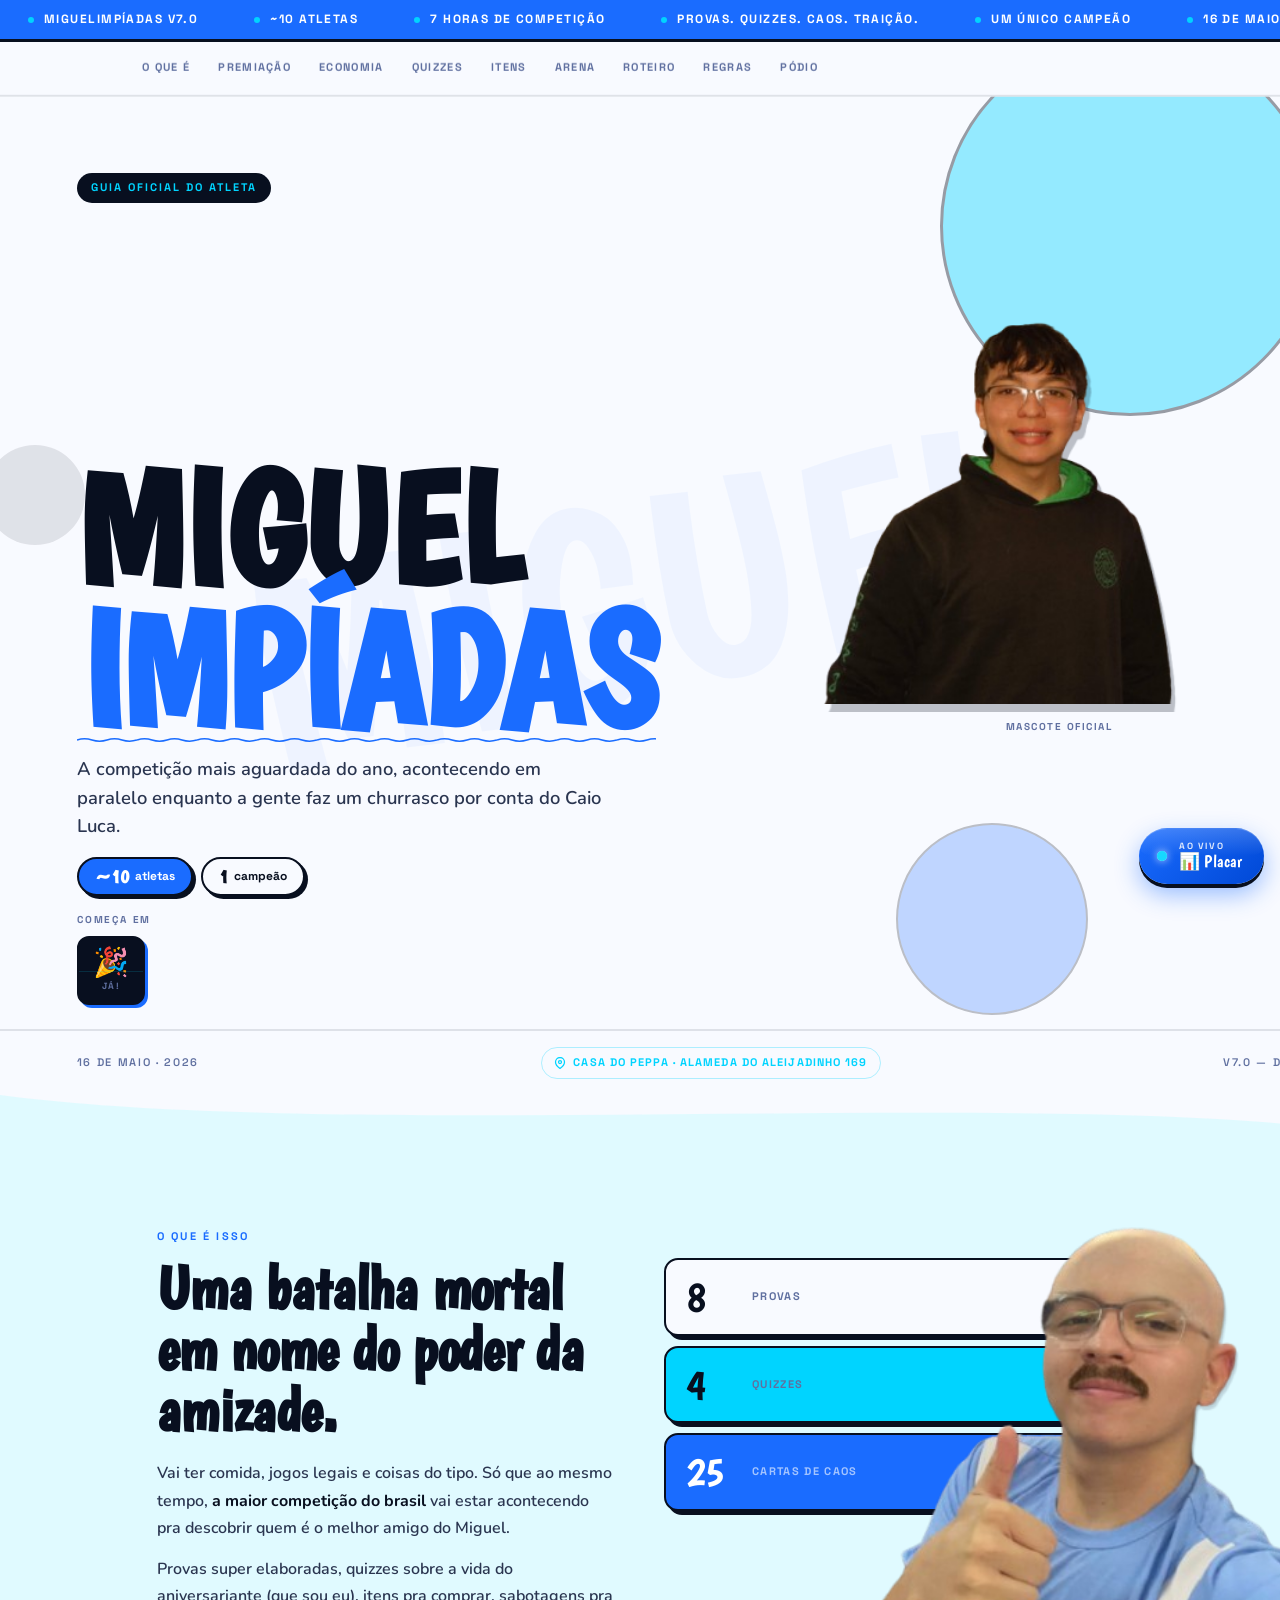
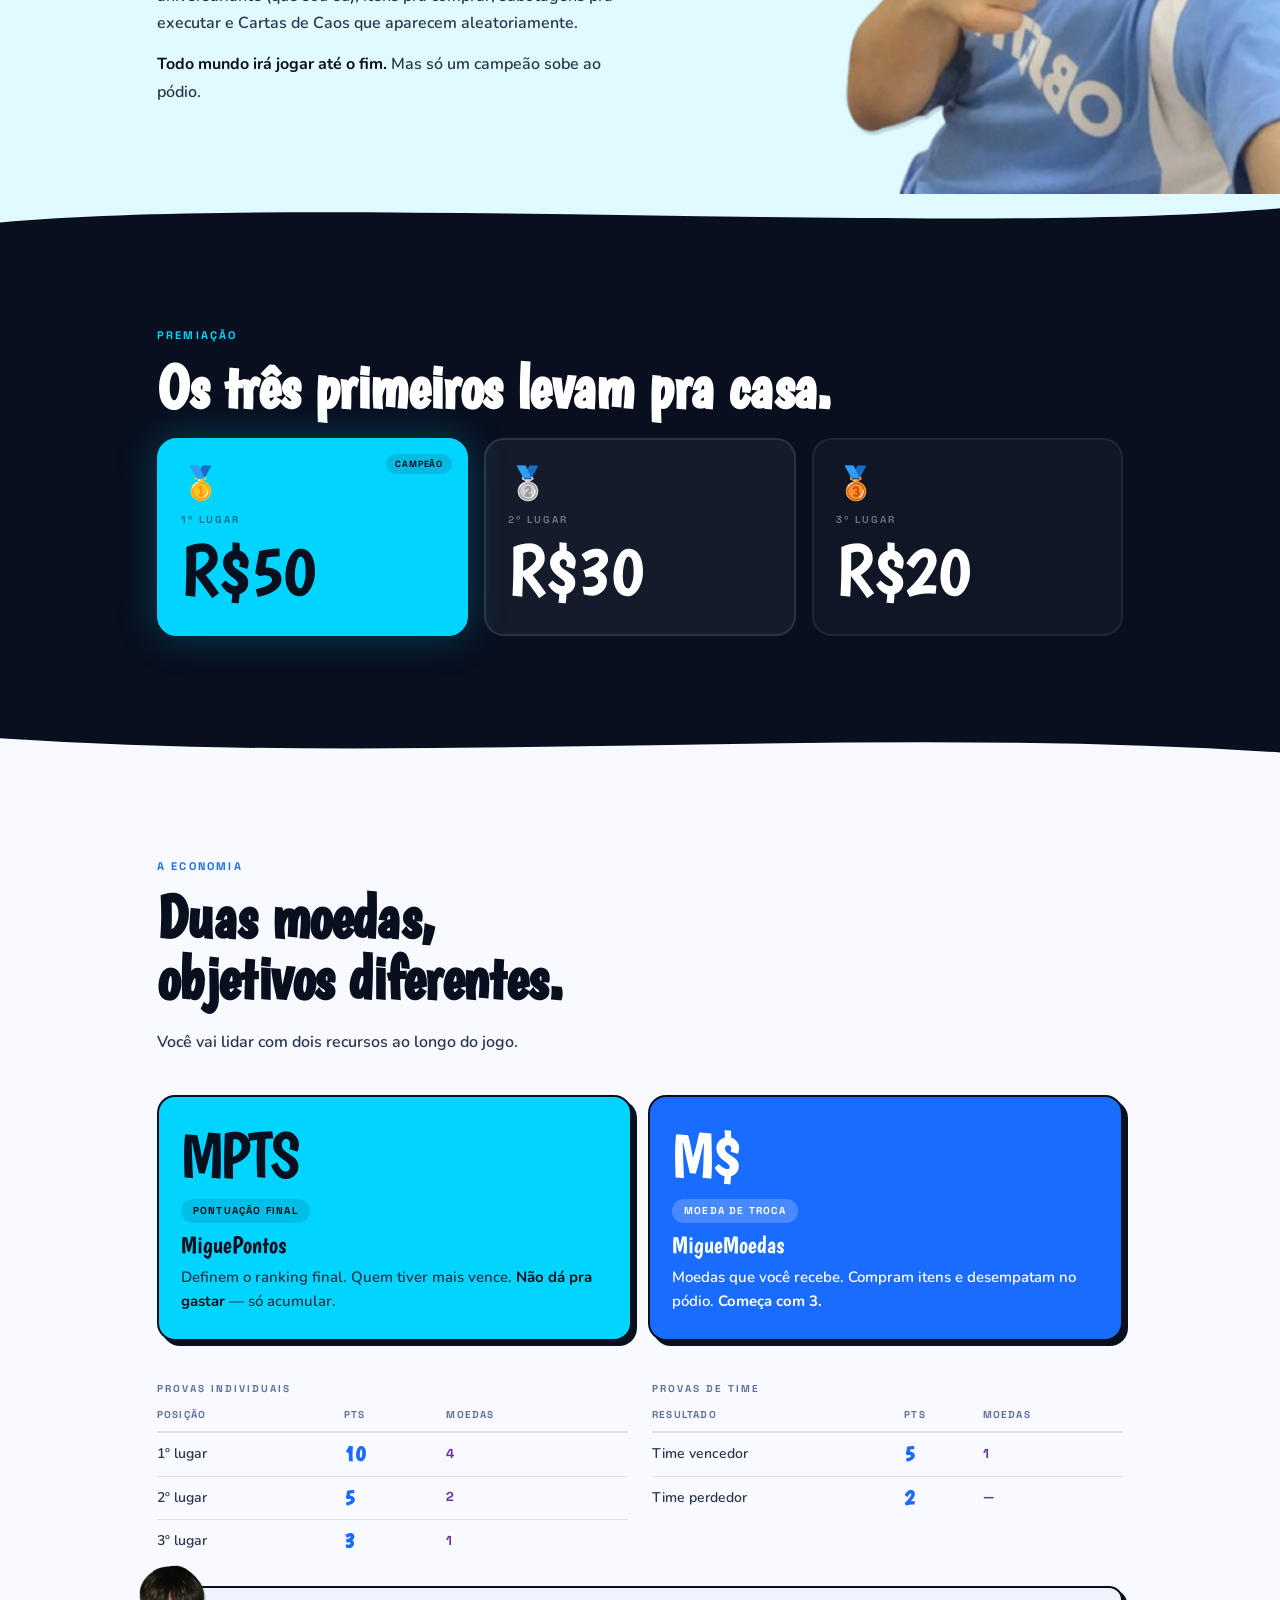
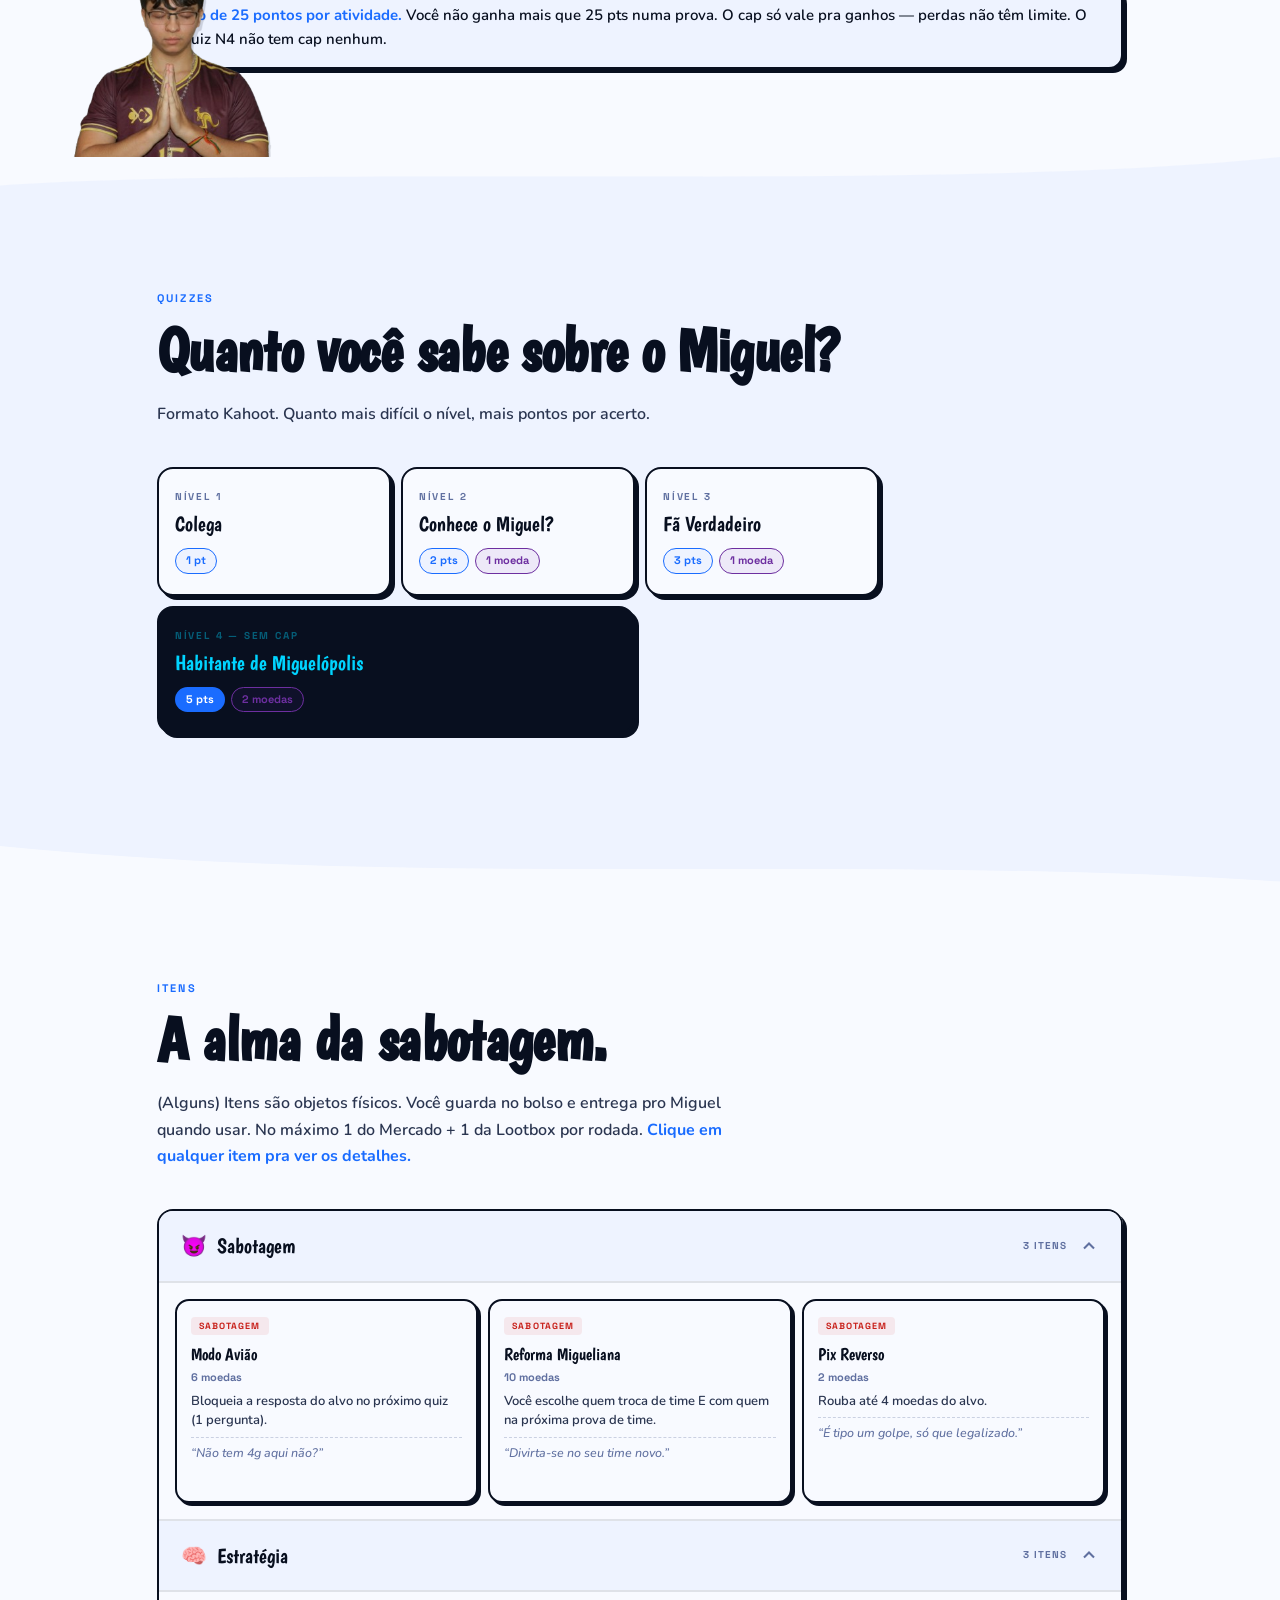
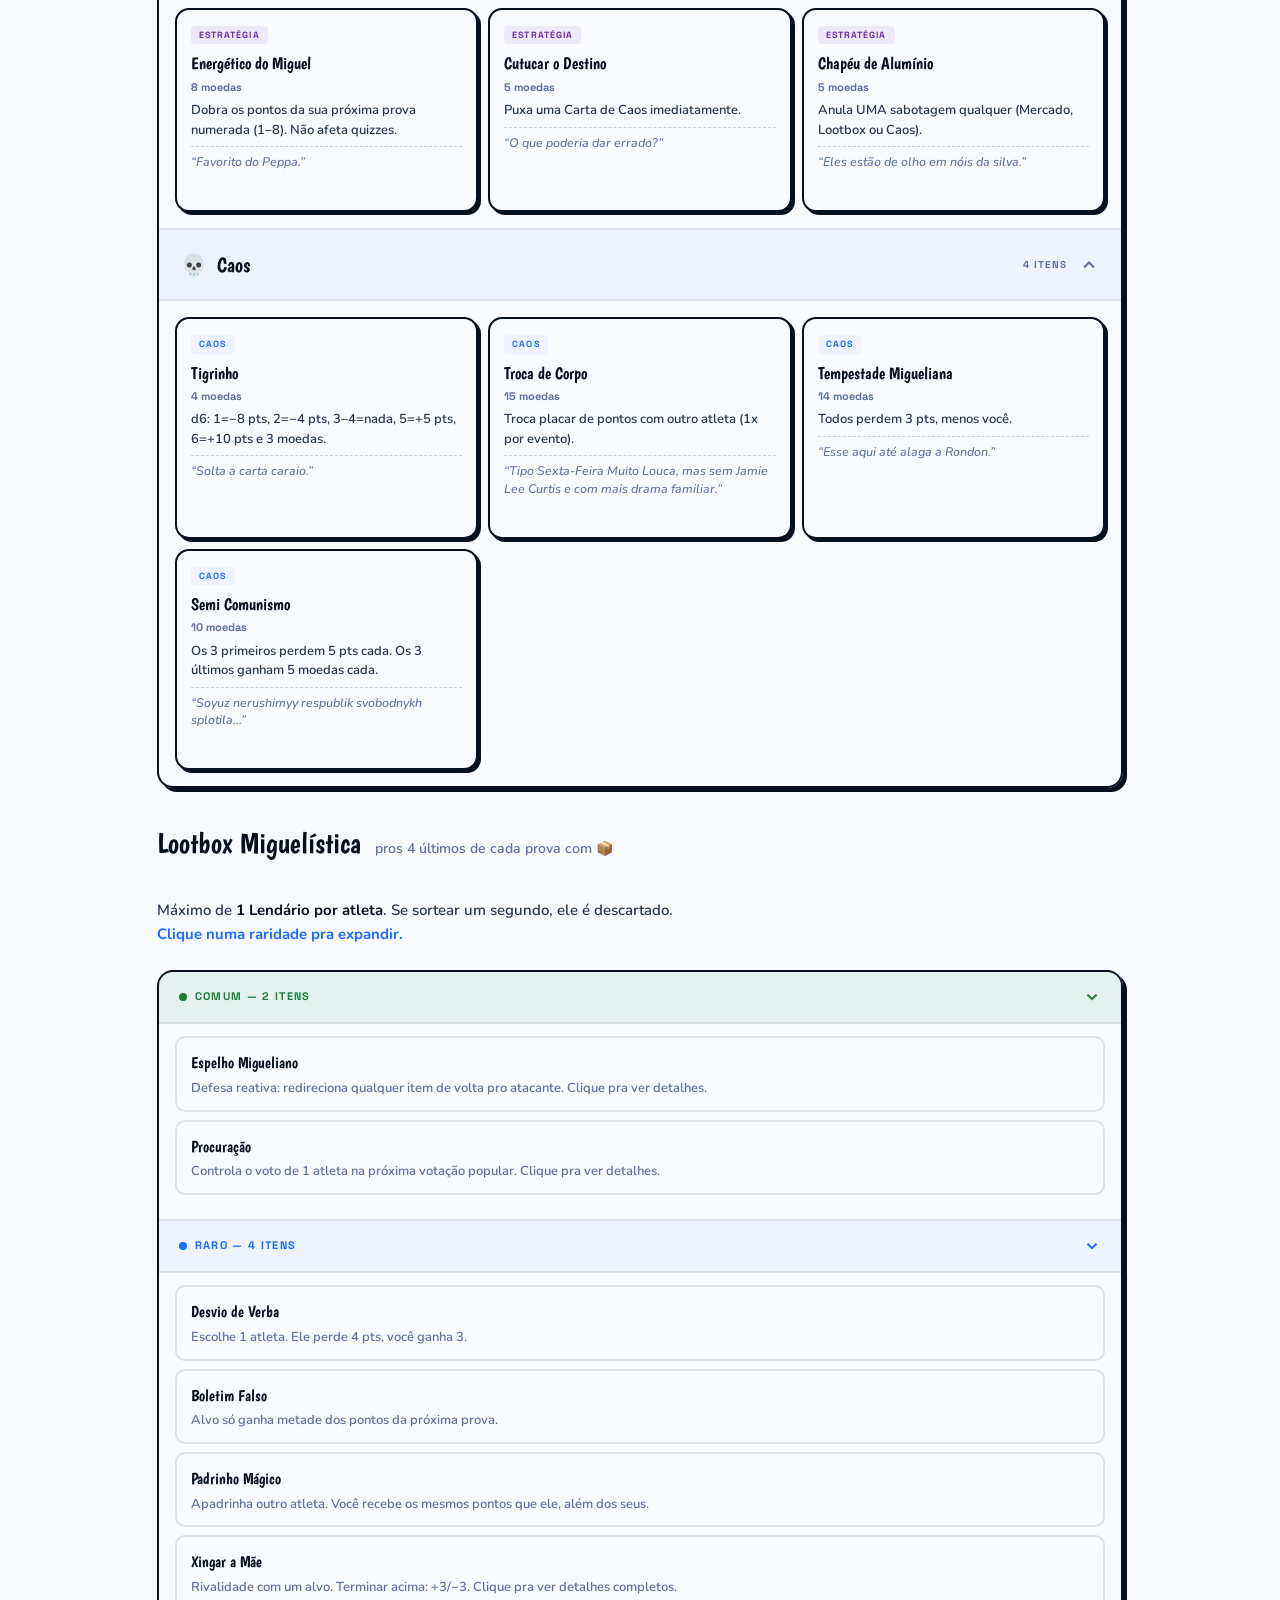
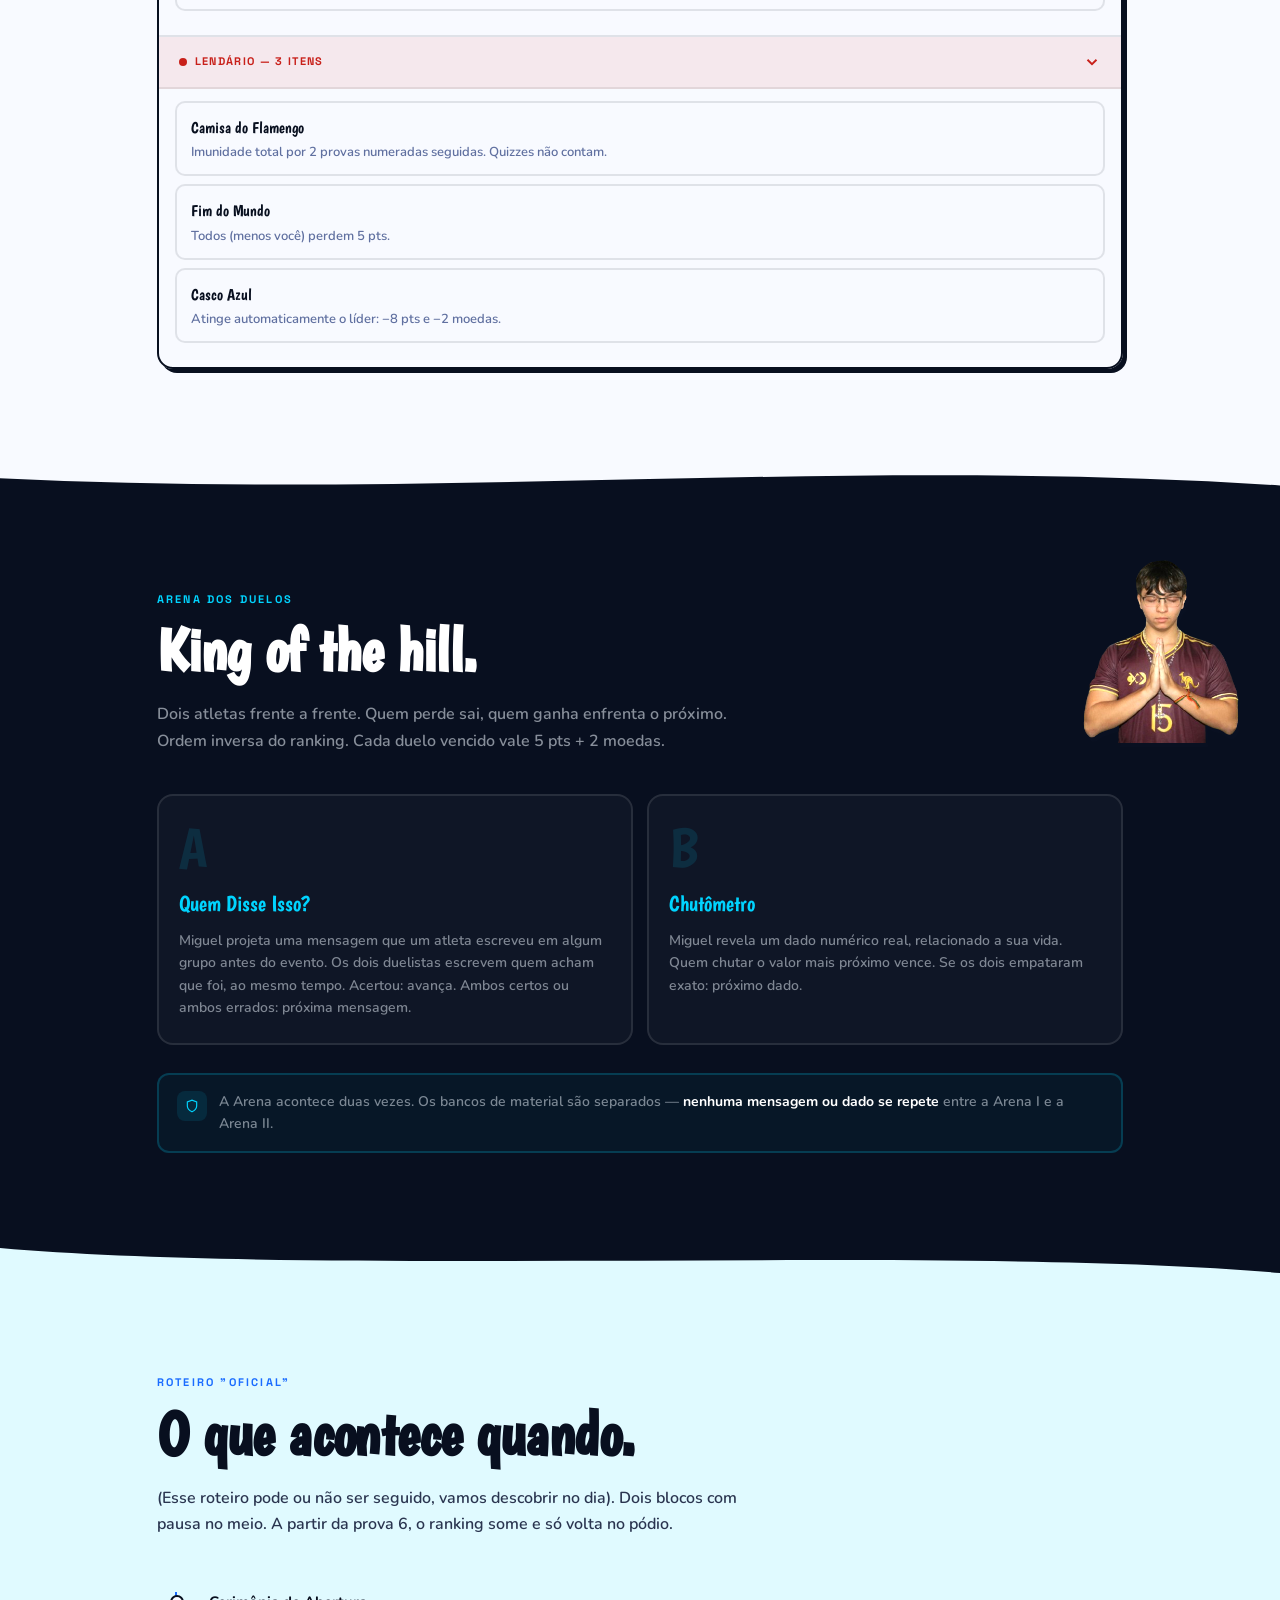
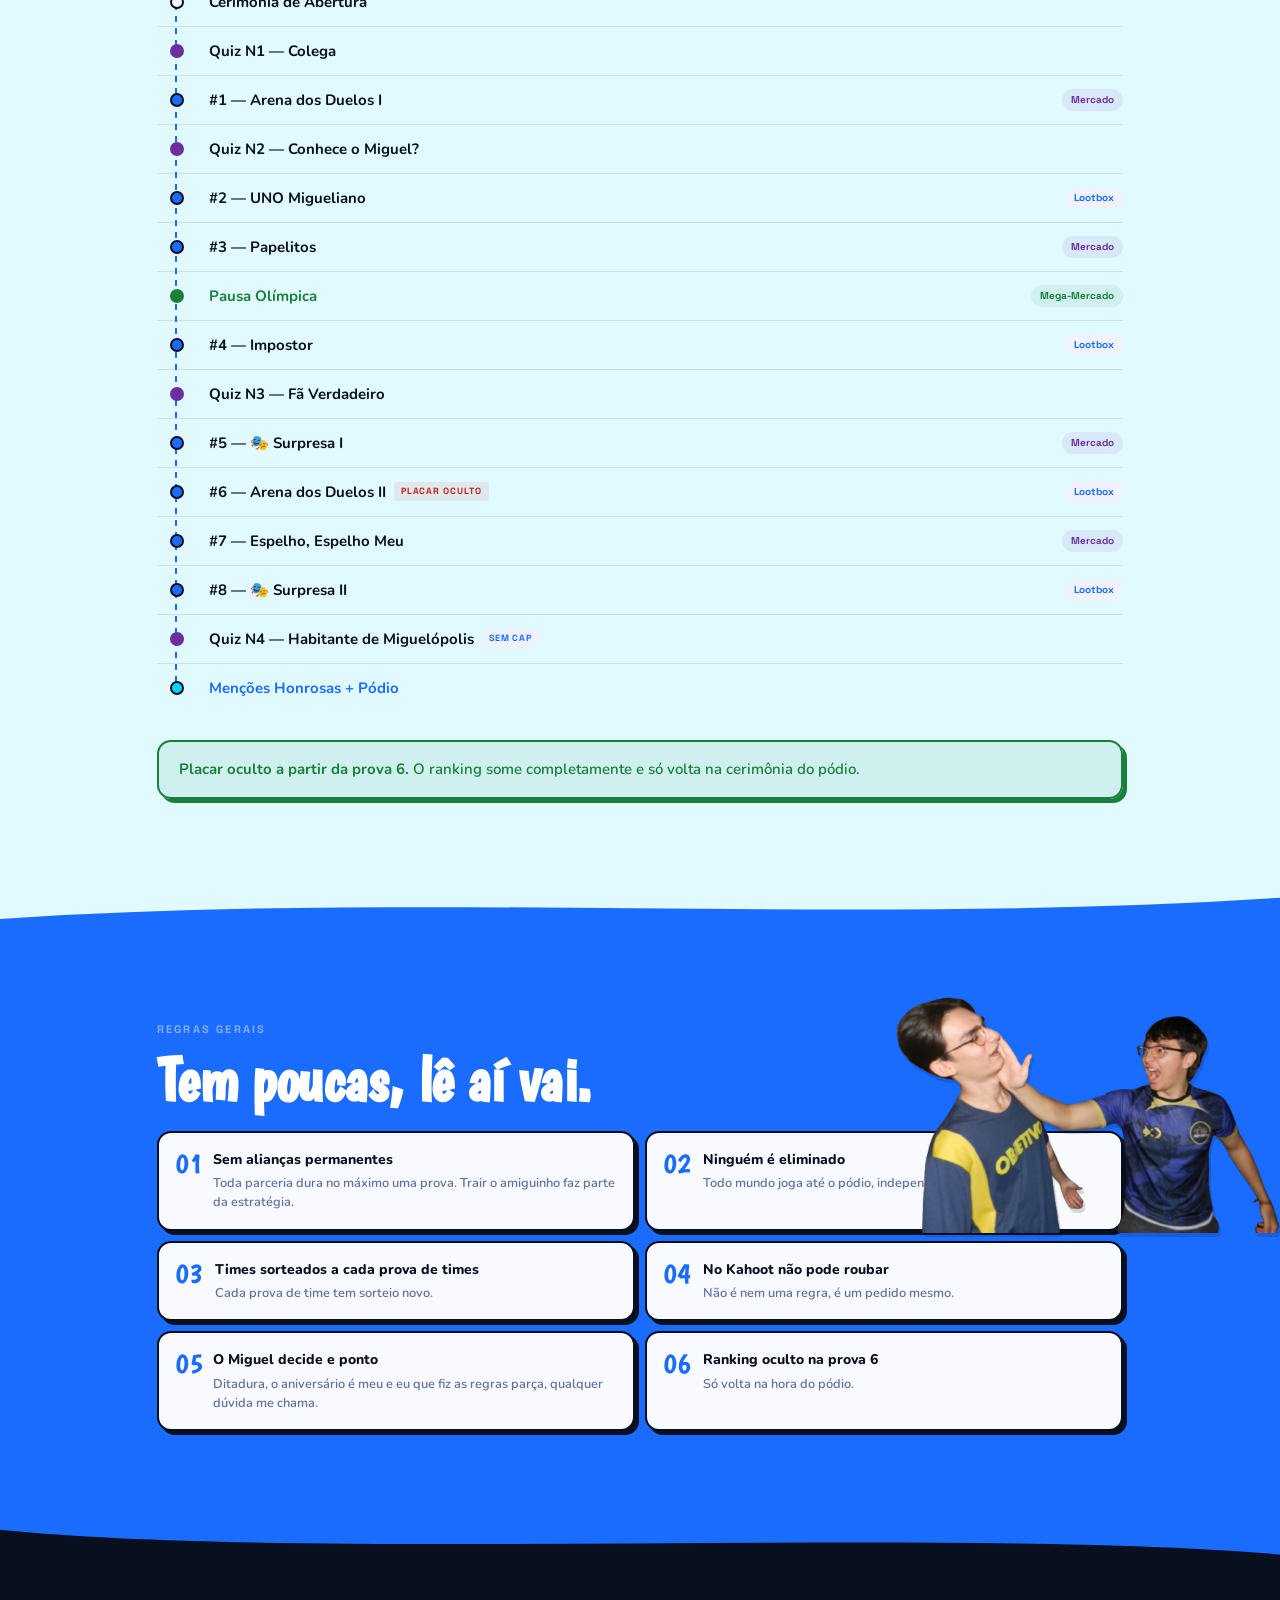
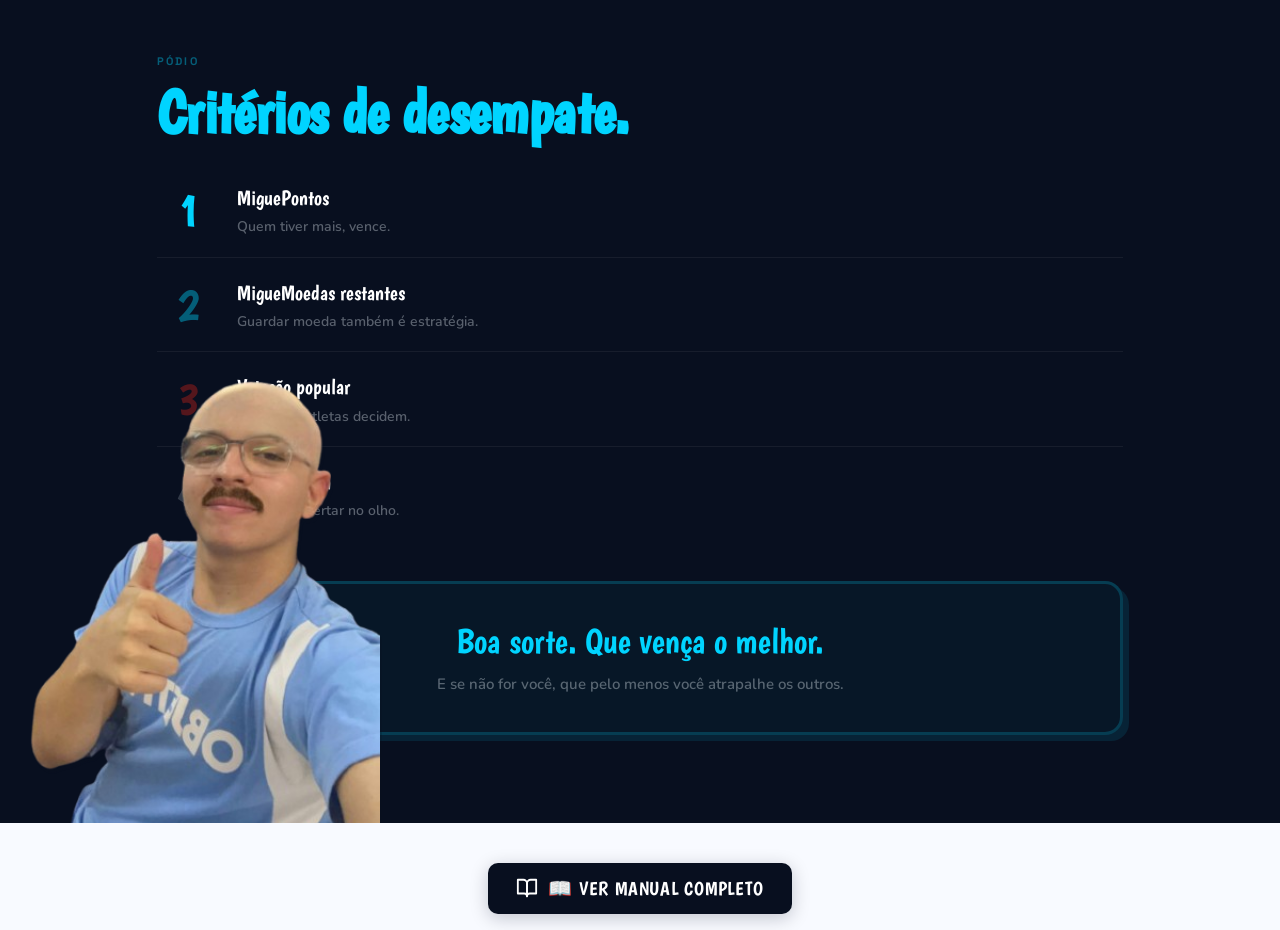
==== commit cf1f86aa: "feat(cards): personalize jokes + Chapéu de Alumínio + Cartas do Caos PDF Mercado/Lootbox card update" ====
--- a/index.html
+++ b/index.html
@@ -244,9 +244,9 @@
       <div class="accordion-body open">
         <div class="accordion-body-inner">
           <div class="items-grid" style="padding:16px">
-            <div class="item-tile" onclick="openModal('Sabotagem','Modo Avião','6 moedas','Bloqueia a resposta do alvo no próximo quiz (1 pergunta). // Mesmo se ele souber, engoliu igual a tia que pergunta se você ganhou peso.','sabotagem')"><span class="item-cat-tag sabotagem">Sabotagem</span><div class="item-name">Modo Avião</div><div class="item-cost">6 moedas</div><div class="item-desc">Bloqueia a resposta do alvo no próximo quiz (1 pergunta). // Mesmo se ele souber, engoliu igual a tia que pergunta se você ganhou peso.</div></div>
-            <div class="item-tile" onclick="openModal('Sabotagem','Reforma Migueliana','10 moedas','Você escolhe quem troca de time E com quem na próxima prova de time. // Aprovada por aclamação. Quem reclamar vira oposição.','sabotagem')"><span class="item-cat-tag sabotagem">Sabotagem</span><div class="item-name">Reforma Migueliana</div><div class="item-cost">10 moedas</div><div class="item-desc">Você escolhe quem troca de time E com quem na próxima prova de time. // Aprovada por aclamação. Quem reclamar vira oposição.</div></div>
-            <div class="item-tile" onclick="openModal('Sabotagem','Pix Reverso','2 moedas','Rouba até 4 moedas do alvo. // PIX no sentido contrário. Golpe regulamentado pelo Banco Central da Miguelimpíadas.','sabotagem')"><span class="item-cat-tag sabotagem">Sabotagem</span><div class="item-name">Pix Reverso</div><div class="item-cost">2 moedas</div><div class="item-desc">Rouba até 4 moedas do alvo. // PIX no sentido contrário. Golpe regulamentado pelo Banco Central da Miguelimpíadas.</div></div>
+            <div class="item-tile" onclick="openModal('Sabotagem','Modo Avião','6 moedas','Bloqueia a resposta do alvo no próximo quiz (1 pergunta). // Não tem 4g aqui não?','sabotagem')"><span class="item-cat-tag sabotagem">Sabotagem</span><div class="item-name">Modo Avião</div><div class="item-cost">6 moedas</div><div class="item-desc">Bloqueia a resposta do alvo no próximo quiz (1 pergunta). // Não tem 4g aqui não?</div></div>
+            <div class="item-tile" onclick="openModal('Sabotagem','Reforma Migueliana','10 moedas','Você escolhe quem troca de time E com quem na próxima prova de time. // Divirta-se no seu time novo.','sabotagem')"><span class="item-cat-tag sabotagem">Sabotagem</span><div class="item-name">Reforma Migueliana</div><div class="item-cost">10 moedas</div><div class="item-desc">Você escolhe quem troca de time E com quem na próxima prova de time. // Divirta-se no seu time novo.</div></div>
+            <div class="item-tile" onclick="openModal('Sabotagem','Pix Reverso','2 moedas','Rouba até 4 moedas do alvo. // É tipo um golpe, só que legalizado.','sabotagem')"><span class="item-cat-tag sabotagem">Sabotagem</span><div class="item-name">Pix Reverso</div><div class="item-cost">2 moedas</div><div class="item-desc">Rouba até 4 moedas do alvo. // É tipo um golpe, só que legalizado.</div></div>
           </div>
         </div>
       </div>
@@ -262,9 +262,9 @@
       <div class="accordion-body open">
         <div class="accordion-body-inner">
           <div class="items-grid" style="padding:16px">
-            <div class="item-tile" onclick="openModal('Estratégia','Energético do Miguel','8 moedas','Dobra os pontos da sua próxima prova numerada (1–8). Não afeta quizzes. // 500 ml de pura traição cardíaca. Não recomendado pra cardíacos nem pra quem tá perdendo.','estrategia')"><span class="item-cat-tag estrategia">Estratégia</span><div class="item-name">Energético do Miguel</div><div class="item-cost">8 moedas</div><div class="item-desc">Dobra os pontos da sua próxima prova numerada (1–8). Não afeta quizzes. // 500 ml de pura traição cardíaca. Não recomendado pra cardíacos nem pra quem tá perdendo.</div></div>
-            <div class="item-tile" onclick="openModal('Estratégia','Cutucar o Destino','5 moedas','Puxa uma Carta de Caos imediatamente. // “O que poderia dar errado?” — você, segundos antes de perder tudo.','estrategia')"><span class="item-cat-tag estrategia">Estratégia</span><div class="item-name">Cutucar o Destino</div><div class="item-cost">5 moedas</div><div class="item-desc">Puxa uma Carta de Caos imediatamente. // “O que poderia dar errado?” — você, segundos antes de perder tudo.</div></div>
-            <div class="item-tile" onclick="openModal('Estratégia','Coletinho à Prova de Bala','5 moedas','Anula UMA sabotagem qualquer (Mercado, Lootbox ou Caos). // Combina com qualquer paranoia. Disponível em medo, ansiedade e desconfiança.','estrategia')"><span class="item-cat-tag estrategia">Estratégia</span><div class="item-name">Coletinho à Prova de Bala</div><div class="item-cost">5 moedas</div><div class="item-desc">Anula UMA sabotagem qualquer (Mercado, Lootbox ou Caos). // Combina com qualquer paranoia. Disponível em medo, ansiedade e desconfiança.</div></div>
+            <div class="item-tile" onclick="openModal('Estratégia','Energético do Miguel','8 moedas','Dobra os pontos da sua próxima prova numerada (1–8). Não afeta quizzes. // Favorito do Peppa.','estrategia')"><span class="item-cat-tag estrategia">Estratégia</span><div class="item-name">Energético do Miguel</div><div class="item-cost">8 moedas</div><div class="item-desc">Dobra os pontos da sua próxima prova numerada (1–8). Não afeta quizzes. // Favorito do Peppa.</div></div>
+            <div class="item-tile" onclick="openModal('Estratégia','Cutucar o Destino','5 moedas','Puxa uma Carta de Caos imediatamente. // O que poderia dar errado?','estrategia')"><span class="item-cat-tag estrategia">Estratégia</span><div class="item-name">Cutucar o Destino</div><div class="item-cost">5 moedas</div><div class="item-desc">Puxa uma Carta de Caos imediatamente. // O que poderia dar errado?</div></div>
+            <div class="item-tile" onclick="openModal('Estratégia','Chapéu de Alumínio','5 moedas','Anula UMA sabotagem qualquer (Mercado, Lootbox ou Caos). // Eles estão de olho em nóis da silva.','estrategia')"><span class="item-cat-tag estrategia">Estratégia</span><div class="item-name">Chapéu de Alumínio</div><div class="item-cost">5 moedas</div><div class="item-desc">Anula UMA sabotagem qualquer (Mercado, Lootbox ou Caos). // Eles estão de olho em nóis da silva.</div></div>
           </div>
         </div>
       </div>
@@ -280,10 +280,10 @@
       <div class="accordion-body open">
         <div class="accordion-body-inner">
           <div class="items-grid" style="padding:16px">
-            <div class="item-tile" onclick="openModal('Caos','Tigrinho','4 moedas','d6: 1=−8 pts, 2=−4 pts, 3–4=nada, 5=+5 pts, 6=+10 pts e 3 moedas. // Aposte com responsabilidade. Disque-cassino: 0800-vou-perder-tudo.','caos')"><span class="item-cat-tag caos">Caos</span><div class="item-name">Tigrinho</div><div class="item-cost">4 moedas</div><div class="item-desc">d6: 1=−8 pts, 2=−4 pts, 3–4=nada, 5=+5 pts, 6=+10 pts e 3 moedas. // Aposte com responsabilidade. Disque-cassino: 0800-vou-perder-tudo.</div></div>
+            <div class="item-tile" onclick="openModal('Caos','Tigrinho','4 moedas','d6: 1=−8 pts, 2=−4 pts, 3–4=nada, 5=+5 pts, 6=+10 pts e 3 moedas. // Solta a carta caraio.','caos')"><span class="item-cat-tag caos">Caos</span><div class="item-name">Tigrinho</div><div class="item-cost">4 moedas</div><div class="item-desc">d6: 1=−8 pts, 2=−4 pts, 3–4=nada, 5=+5 pts, 6=+10 pts e 3 moedas. // Solta a carta caraio.</div></div>
             <div class="item-tile" onclick="openModal('Caos','Troca de Corpo','15 moedas','Troca placar de pontos com outro atleta (1x por evento). // Tipo Sexta-Feira Muito Louca, mas sem Jamie Lee Curtis e com mais drama familiar.','caos')"><span class="item-cat-tag caos">Caos</span><div class="item-name">Troca de Corpo</div><div class="item-cost">15 moedas</div><div class="item-desc">Troca placar de pontos com outro atleta (1x por evento). // Tipo Sexta-Feira Muito Louca, mas sem Jamie Lee Curtis e com mais drama familiar.</div></div>
-            <div class="item-tile" onclick="openModal('Caos','Tempestade Migueliana','14 moedas','Todos perdem 3 pts, menos você. // Tempo fechou, granizo, alagamento. Só na casa dos outros, claro.','caos')"><span class="item-cat-tag caos">Caos</span><div class="item-name">Tempestade Migueliana</div><div class="item-cost">14 moedas</div><div class="item-desc">Todos perdem 3 pts, menos você. // Tempo fechou, granizo, alagamento. Só na casa dos outros, claro.</div></div>
-            <div class="item-tile" onclick="openModal('Caos','Semi Comunismo','10 moedas','Os 3 primeiros perdem 5 pts cada. Os 3 últimos ganham 5 moedas cada. // Karl Marx aprovaria. Os burgueses sofrem, o proletariado celebra.','caos')"><span class="item-cat-tag caos">Caos</span><div class="item-name">Semi Comunismo</div><div class="item-cost">10 moedas</div><div class="item-desc">Os 3 primeiros perdem 5 pts cada. Os 3 últimos ganham 5 moedas cada. // Karl Marx aprovaria. Os burgueses sofrem, o proletariado celebra.</div></div>
+            <div class="item-tile" onclick="openModal('Caos','Tempestade Migueliana','14 moedas','Todos perdem 3 pts, menos você. // Esse aqui até alaga a Rondon.','caos')"><span class="item-cat-tag caos">Caos</span><div class="item-name">Tempestade Migueliana</div><div class="item-cost">14 moedas</div><div class="item-desc">Todos perdem 3 pts, menos você. // Esse aqui até alaga a Rondon.</div></div>
+            <div class="item-tile" onclick="openModal('Caos','Semi Comunismo','10 moedas','Os 3 primeiros perdem 5 pts cada. Os 3 últimos ganham 5 moedas cada. // Soyuz nerushimyy respublik svobodnykh splotila...','caos')"><span class="item-cat-tag caos">Caos</span><div class="item-name">Semi Comunismo</div><div class="item-cost">10 moedas</div><div class="item-desc">Os 3 primeiros perdem 5 pts cada. Os 3 últimos ganham 5 moedas cada. // Soyuz nerushimyy respublik svobodnykh splotila...</div></div>
           </div>
         </div>
       </div>
@@ -302,8 +302,8 @@
         </div>
         <div class="loot-accordion-body open">
           <div class="loot-accordion-body-inner open" style="padding:0 16px 16px">
-            <div class="loot-item" style="cursor:pointer;margin-top:12px" onclick="openModal('Comum','Espelho Migueliano','Lootbox — grátis','Defesa reativa: redireciona qualquer item do Mercado ou Lootbox de volta pro atacante. Reflexão não pode ser defendida. Em itens coletivos (Tempestade, Fim do Mundo), atacante recebe o efeito UMA vez só. // Devolvido pelo destinatário com taxa adicional. Correios da Miguelimpíadas.','defesa')"><div class="loot-name">Espelho Migueliano</div><div class="loot-effect">Defesa reativa: redireciona qualquer item de volta pro atacante. Clique pra ver detalhes.</div></div>
-            <div class="loot-item" style="cursor:pointer" onclick="openModal('Comum','Procuração','Lootbox — grátis','Controla o voto de 1 atleta na próxima votação popular (Espelho ou MVP). O alvo sabe mas não pode recusar. Guarde e use quando quiser. // Democracia representativa em sua forma mais pura. Cartório aprovado pela ABIN.','defesa')"><div class="loot-name">Procuração</div><div class="loot-effect">Controla o voto de 1 atleta na próxima votação popular. Clique pra ver detalhes.</div></div>
+            <div class="loot-item" style="cursor:pointer;margin-top:12px" onclick="openModal('Comum','Espelho Migueliano','Lootbox — grátis','Defesa reativa: redireciona qualquer item do Mercado ou Lootbox de volta pro atacante. Reflexão não pode ser defendida. Em itens coletivos (Tempestade, Fim do Mundo), atacante recebe o efeito UMA vez só. // Espelho espelho meu...','defesa')"><div class="loot-name">Espelho Migueliano</div><div class="loot-effect">Defesa reativa: redireciona qualquer item de volta pro atacante. Clique pra ver detalhes.</div></div>
+            <div class="loot-item" style="cursor:pointer" onclick="openModal('Comum','Procuração','Lootbox — grátis','Controla o voto de 1 atleta na próxima votação popular (Espelho ou MVP). O alvo sabe mas não pode recusar. Guarde e use quando quiser. // Cuidado com a mão invisível do mercado aí.','defesa')"><div class="loot-name">Procuração</div><div class="loot-effect">Controla o voto de 1 atleta na próxima votação popular. Clique pra ver detalhes.</div></div>
           </div>
         </div>
       </div>
@@ -316,10 +316,10 @@
         </div>
         <div class="loot-accordion-body open">
           <div class="loot-accordion-body-inner open" style="padding:0 16px 16px">
-            <div class="loot-item" style="cursor:pointer;margin-top:12px" onclick="openModal('Raro','Desvio de Verba','Lootbox — grátis','Escolhe 1 atleta. Ele perde 4 pts, você ganha 3. // Operação Lava-Jato versão festa de aniversário. Tudo dentro do regulamento.','estrategia')"><div class="loot-name">Desvio de Verba</div><div class="loot-effect">Escolhe 1 atleta. Ele perde 4 pts, você ganha 3.</div></div>
-            <div class="loot-item" style="cursor:pointer" onclick="openModal('Raro','Boletim Falso','Lootbox — grátis','Alvo só ganha metade dos pontos da próxima prova. // “Mãe, deu problema no boletim digital, juro.” Não funcionou na escola. Aqui funciona.','sabotagem')"><div class="loot-name">Boletim Falso</div><div class="loot-effect">Alvo só ganha metade dos pontos da próxima prova.</div></div>
-            <div class="loot-item" style="cursor:pointer" onclick="openModal('Raro','Padrinho Mágico','Lootbox — grátis','Apadrinha outro atleta. Você recebe os mesmos pontos que ele na próxima prova, além dos seus próprios. // Cosmo e Wanda dizem que sim. Vicky não, mas ela não importa.','estrategia')"><div class="loot-name">Padrinho Mágico</div><div class="loot-effect">Apadrinha outro atleta. Você recebe os mesmos pontos que ele, além dos seus.</div></div>
-            <div class="loot-item" style="cursor:pointer" onclick="openModal('Raro','Xingar a Mãe','Lootbox — grátis','Escolhe um alvo, xinga a mãe na frente de todos. Próxima prova: +3/−3 se terminar acima dele, inverso se abaixo. Não podem ser do mesmo time. // Genealogia agora é esporte de contato. Vai com sangue nos olhos.','sabotagem')"><div class="loot-name">Xingar a Mãe</div><div class="loot-effect">Rivalidade com um alvo. Terminar acima: +3/−3. Clique pra ver detalhes completos.</div></div>
+            <div class="loot-item" style="cursor:pointer;margin-top:12px" onclick="openModal('Raro','Desvio de Verba','Lootbox — grátis','Escolhe 1 atleta. Ele perde 4 pts, você ganha 3. // O 1 ponto que tá faltando foi desviado também.','estrategia')"><div class="loot-name">Desvio de Verba</div><div class="loot-effect">Escolhe 1 atleta. Ele perde 4 pts, você ganha 3.</div></div>
+            <div class="loot-item" style="cursor:pointer" onclick="openModal('Raro','Boletim Falso','Lootbox — grátis','Alvo só ganha metade dos pontos da próxima prova. // Só assim pra passar de ano né.','sabotagem')"><div class="loot-name">Boletim Falso</div><div class="loot-effect">Alvo só ganha metade dos pontos da próxima prova.</div></div>
+            <div class="loot-item" style="cursor:pointer" onclick="openModal('Raro','Padrinho Mágico','Lootbox — grátis','Apadrinha outro atleta. Você recebe os mesmos pontos que ele na próxima prova, além dos seus próprios. // Timmy era um garoto bom...','estrategia')"><div class="loot-name">Padrinho Mágico</div><div class="loot-effect">Apadrinha outro atleta. Você recebe os mesmos pontos que ele, além dos seus.</div></div>
+            <div class="loot-item" style="cursor:pointer" onclick="openModal('Raro','Xingar a Mãe','Lootbox — grátis','Escolhe um alvo, xinga a mãe na frente de todos. Próxima prova: +3/−3 se terminar acima dele, inverso se abaixo. Não podem ser do mesmo time. // Sua mãe é tão gorda que no elevador ela só vai pra baixo.','sabotagem')"><div class="loot-name">Xingar a Mãe</div><div class="loot-effect">Rivalidade com um alvo. Terminar acima: +3/−3. Clique pra ver detalhes completos.</div></div>
           </div>
         </div>
       </div>
@@ -332,9 +332,9 @@
         </div>
         <div class="loot-accordion-body open">
           <div class="loot-accordion-body-inner open" style="padding:0 16px 16px">
-            <div class="loot-item" style="cursor:pointer;margin-top:12px" onclick="openModal('Lendário','Camisa do Flamengo','Lootbox — grátis','Imunidade total a sabotagens e itens Lootbox por 2 provas numeradas seguidas (1–8). Quizzes não contam. // Mengão na Libertadores 2019. Você é o Diego Alves agora — peguem todas.','defesa')"><div class="loot-name">Camisa do Flamengo</div><div class="loot-effect">Imunidade total por 2 provas numeradas seguidas. Quizzes não contam.</div></div>
-            <div class="loot-item" style="cursor:pointer" onclick="openModal('Lendário','Fim do Mundo','Lootbox — grátis','Todos (menos você) perdem 5 pts. // 2012 chegou atrasado, mas chegou. Calendário maia tava só uns 14 anos errado.','caos')"><div class="loot-name">Fim do Mundo</div><div class="loot-effect">Todos (menos você) perdem 5 pts.</div></div>
-            <div class="loot-item" style="cursor:pointer" onclick="openModal('Lendário','Casco Azul','Lootbox — grátis','Atinge automaticamente o líder: −8 pts e −2 moedas. // Mario Kart sem item azul é o quê? Treino, no máximo.','caos')"><div class="loot-name">Casco Azul</div><div class="loot-effect">Atinge automaticamente o líder: −8 pts e −2 moedas.</div></div>
+            <div class="loot-item" style="cursor:pointer;margin-top:12px" onclick="openModal('Lendário','Camisa do Flamengo','Lootbox — grátis','Imunidade total a sabotagens e itens Lootbox por 2 provas numeradas seguidas (1–8). Quizzes não contam. // Legal, mas pena que o Danilo subiu demais.','defesa')"><div class="loot-name">Camisa do Flamengo</div><div class="loot-effect">Imunidade total por 2 provas numeradas seguidas. Quizzes não contam.</div></div>
+            <div class="loot-item" style="cursor:pointer" onclick="openModal('Lendário','Fim do Mundo','Lootbox — grátis','Todos (menos você) perdem 5 pts. // Não é literalmente o fim do mundo, é só pra fins dramáticos.','caos')"><div class="loot-name">Fim do Mundo</div><div class="loot-effect">Todos (menos você) perdem 5 pts.</div></div>
+            <div class="loot-item" style="cursor:pointer" onclick="openModal('Lendário','Casco Azul','Lootbox — grátis','Atinge automaticamente o líder: −8 pts e −2 moedas. // Minha ideia original era fazer essa carta ser uma pedra com asas grudadas, e aí você jogava ela na cabeça do primeiro lugar, mas minha mãe não deixou eu fazer isso.','caos')"><div class="loot-name">Casco Azul</div><div class="loot-effect">Atinge automaticamente o líder: −8 pts e −2 moedas.</div></div>
           </div>
         </div>
       </div>
@@ -579,7 +579,7 @@
             <p>Cada item é um <strong>objeto físico</strong>. Guarda no bolso e entrega pro Miguel quando usar.</p>
             <ul>
               <li>Por rodada: máximo <strong>1 item do Mercado + 1 da Lootbox</strong></li>
-              <li>Defesas (Coletinho, Espelho, Camisa) <strong>não contam</strong> nesse limite</li>
+              <li>Defesas (Chapéu de Alumínio, Espelho, Camisa) <strong>não contam</strong> nesse limite</li>
               <li>Itens físicos reais: Camisa do Flamengo, Tigrinho, Energético, Espelho Migueliano, Big Phone</li>
               <li>Demais itens: carta impressa</li>
             </ul>
@@ -590,7 +590,7 @@
               <tr><td>Energético do Miguel</td><td>Real</td><td>Pode beber</td></tr>
               <tr><td>Tigrinho</td><td>Real</td><td>Pelúcia; dado d6 separado</td></tr>
               <tr><td>Espelho Migueliano</td><td>Real</td><td>Espelhinho de bolso</td></tr>
-              <tr><td>Coletinho à Prova de Bala</td><td>Envelope</td><td>Abre quando usar</td></tr>
+              <tr><td>Chapéu de Alumínio</td><td>Envelope</td><td>Abre quando usar</td></tr>
               <tr><td>Telefone Big Phone</td><td>Real</td><td>Posição fixa no espaço</td></tr>
             </table>
           </div>
@@ -669,7 +669,7 @@
             <h4>Espelho Migueliano</h4>
             <p>Reflete o efeito de um item de sabotagem de volta pro atacante. O atleta atacado usa o Espelho antes de receber o efeito. <strong>Não reflete Cartas de Caos</strong> (sem atacante humano).</p>
             <p><em>Em itens coletivos (Tempestade, Fim do Mundo): atacante recebe o efeito UMA vez, mesmo que múltiplos atletas reflitam. Cada Espelho usado some normalmente.</em></p>
-            <h4>Coletinho à Prova de Bala</h4>
+            <h4>Chapéu de Alumínio</h4>
             <p>Bloqueia qualquer sabotagem ou Carta de Caos hostil dirigida a você. Use quando quiser — inclusive contra Cartas de Caos. Gasta ao usar.</p>
             <h4>Camisa do Flamengo</h4>
             <p>Imunidade total durante <strong>1 prova numerada (1–8)</strong>. Nenhum item, sabotagem ou efeito negativo afeta você nessa prova. Atleta veste a camisa enquanto ativa. <strong>A partir do Quiz N4, fica bloqueada.</strong></p>
@@ -691,7 +691,7 @@
             </ul>
             <h4>Big Phone 📞</h4>
             <p>Quando puxada: <em>"📞 BIG PHONE TOCANDO!"</em> — primeiro a chegar no telefone vai num canto privado com Miguel, ouve uma proposta e pode aceitar ou recusar. Miguel anuncia se foi aceita (sem revelar conteúdo se for sabotagem).</p>
-            <p>Cartas de Caos <strong>não são refletidas pelo Espelho</strong>. Use o Coletinho para isso.</p>
+            <p>Cartas de Caos <strong>não são refletidas pelo Espelho</strong>. Use o Chapéu de Alumínio para isso.</p>
           </div>
         </div>
       </div>
@@ -851,7 +851,7 @@
         <div class="manual-section-body">
           <div class="manual-section-content">
             <p>A partir do <strong>Quiz N4</strong>, a <strong>Camisa do Flamengo fica bloqueada</strong> — não pode ser usada.</p>
-            <p>Todos os outros itens continuam liberados: Troca de Corpo, Tempestade, Fim do Mundo, Casco Azul, Espelho, Coletinho.</p>
+            <p>Todos os outros itens continuam liberados: Troca de Corpo, Tempestade, Fim do Mundo, Casco Azul, Espelho, Chapéu de Alumínio.</p>
             <p><em>Reta final sem escudo máximo. Vai chegar no pódio com o que tem.</em></p>
           </div>
         </div>
--- a/assets/css/main.css
+++ b/assets/css/main.css
@@ -177,7 +177,11 @@
 .item-cost{font-family:'Space Grotesk',sans-serif;font-size:11px;font-weight:700;color:var(--muted)}
 .item-desc{font-size:.8125rem;font-weight:600;line-height:1.5;color:var(--ink-mid)}
 .item-desc .flavor{display:block;margin-top:6px;padding-top:6px;border-top:1px dashed rgba(96,112,160,.3);font-style:italic;font-size:.78rem;font-weight:500;color:var(--muted);line-height:1.4}
+.item-desc .flavor::before{content:"\201C"}
+.item-desc .flavor::after{content:"\201D"}
 .modal-flavor{margin-top:12px;padding-top:10px;border-top:1px dashed rgba(96,112,160,.35);font-style:italic;color:var(--muted);font-size:.92em;line-height:1.5}
+.modal-flavor::before{content:"\201C"}
+.modal-flavor::after{content:"\201D"}
 .loot-section-title{font-family:'Boogaloo',sans-serif;font-size:1.8rem;color:var(--ink);margin-bottom:8px}
 .loot-intro{font-size:.9375rem;font-weight:600;color:var(--ink-mid);line-height:1.6;max-width:60ch;margin-bottom:24px}
 .loot-intro strong{color:var(--ink)}
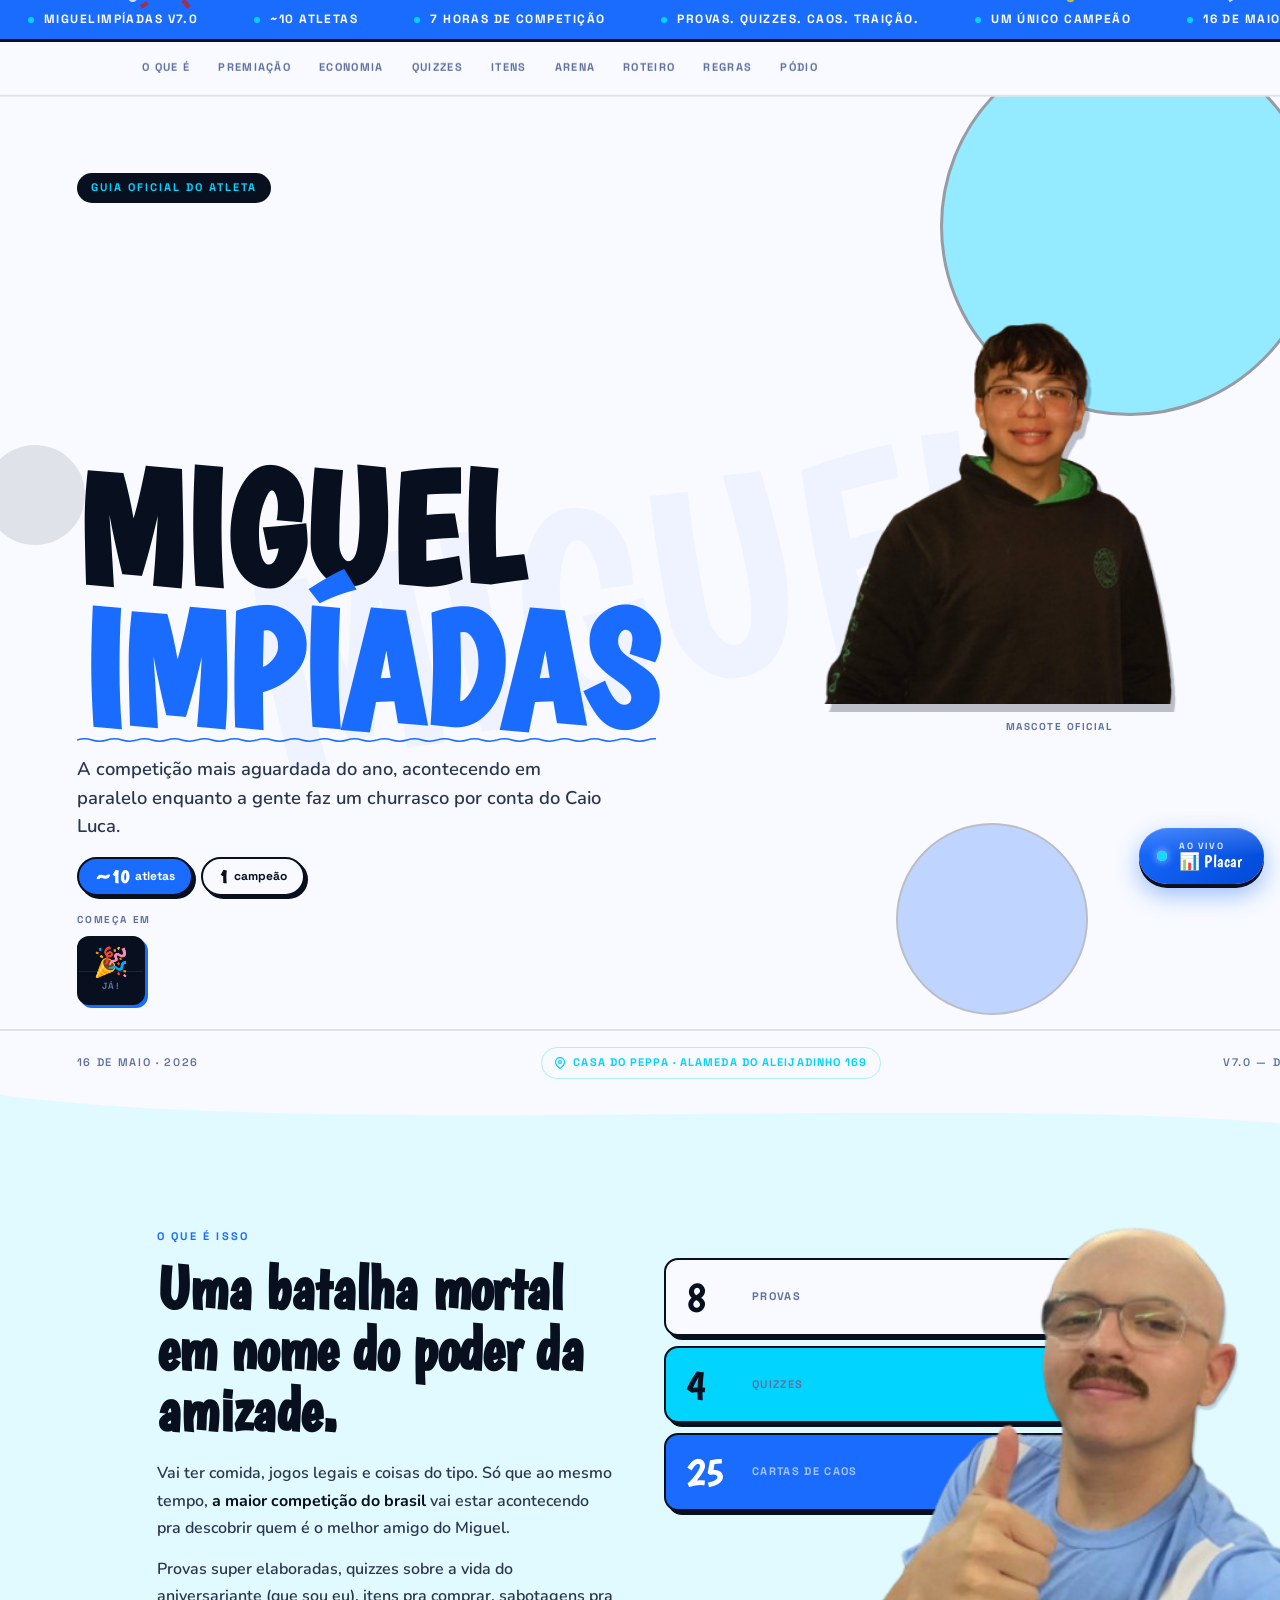
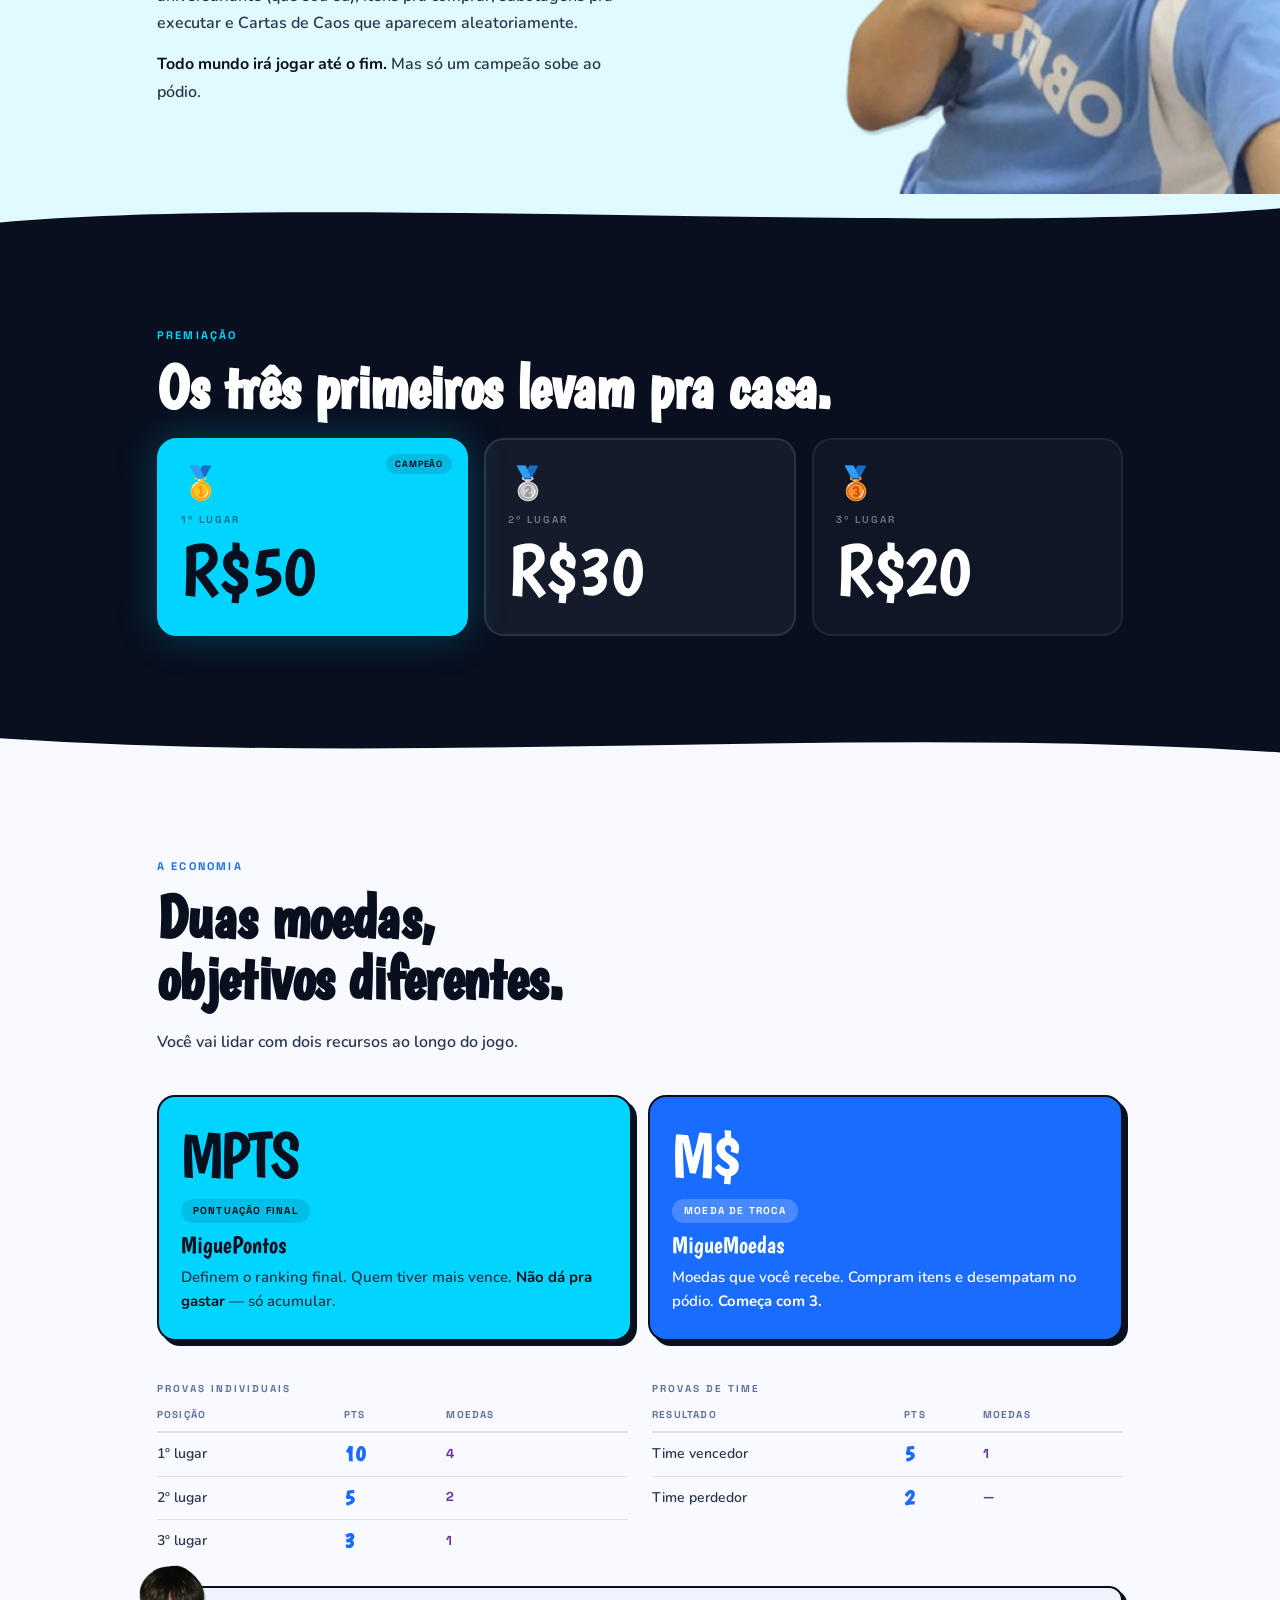
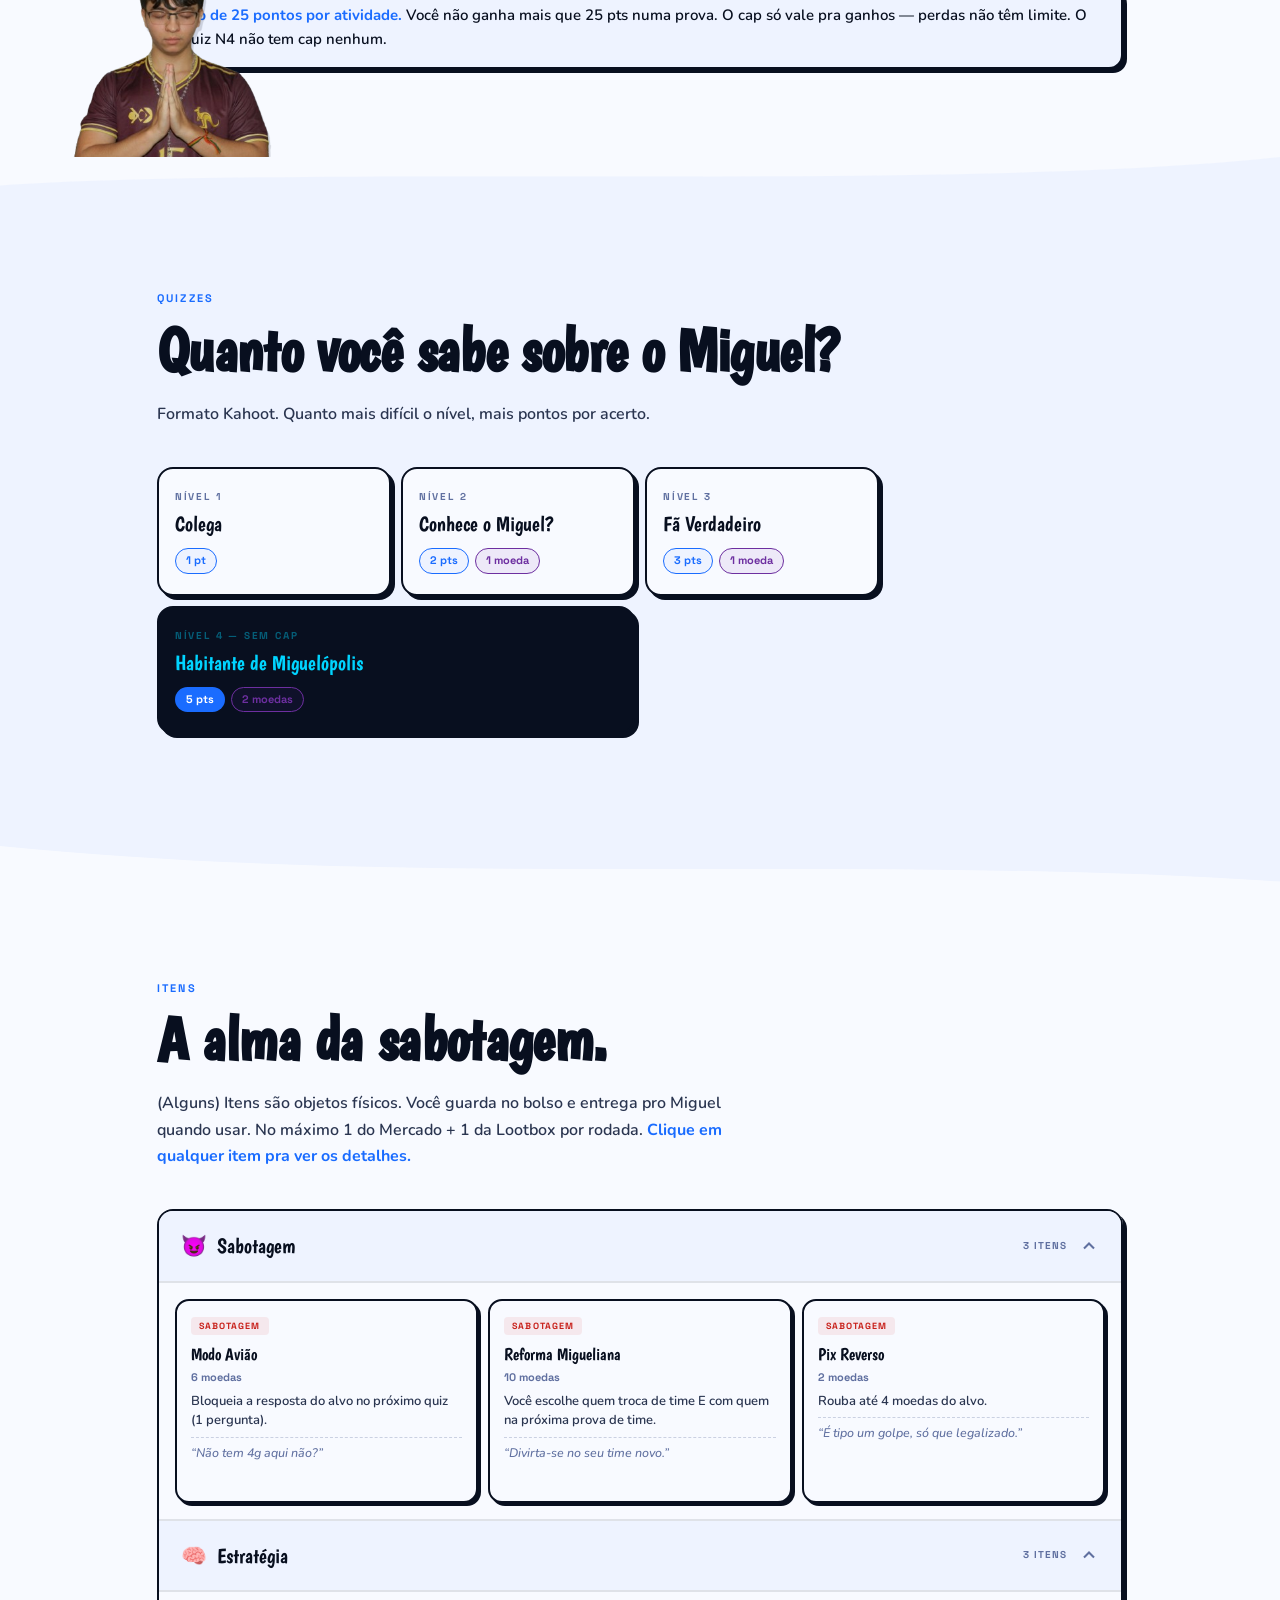
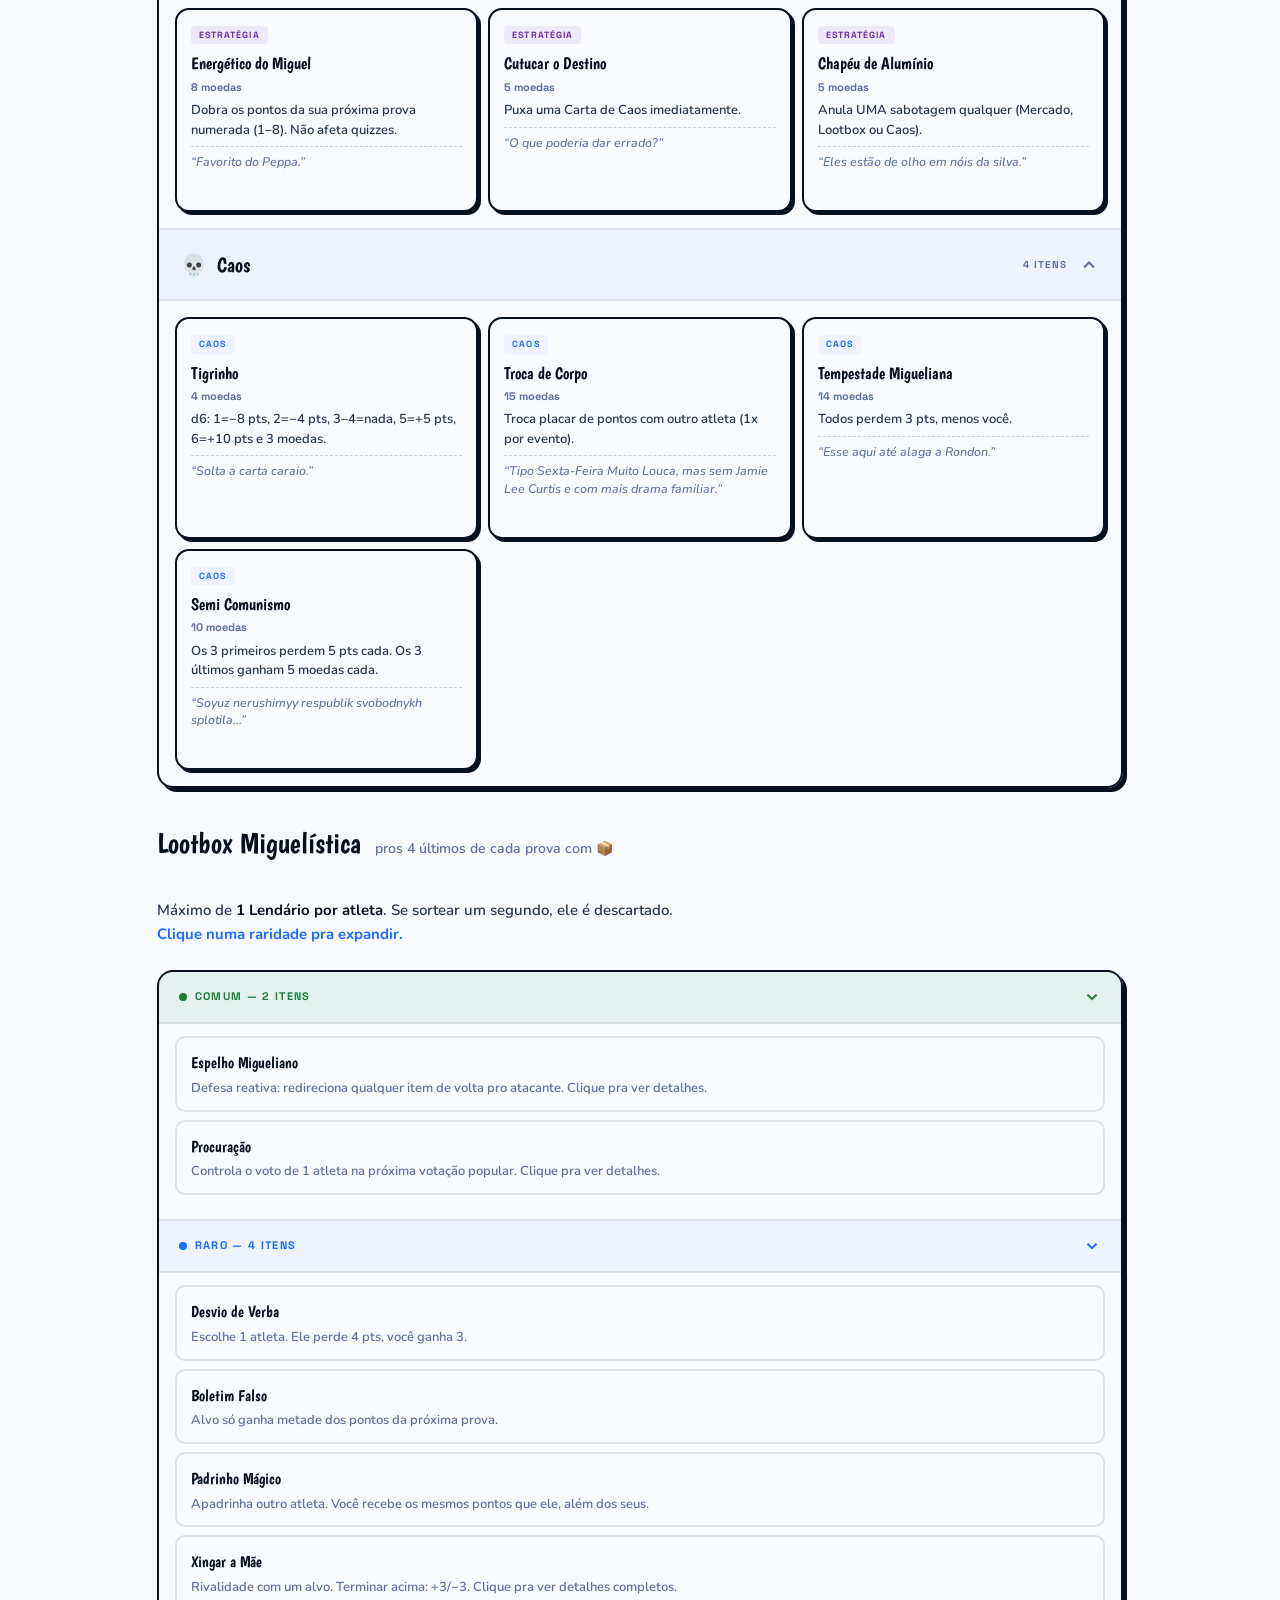
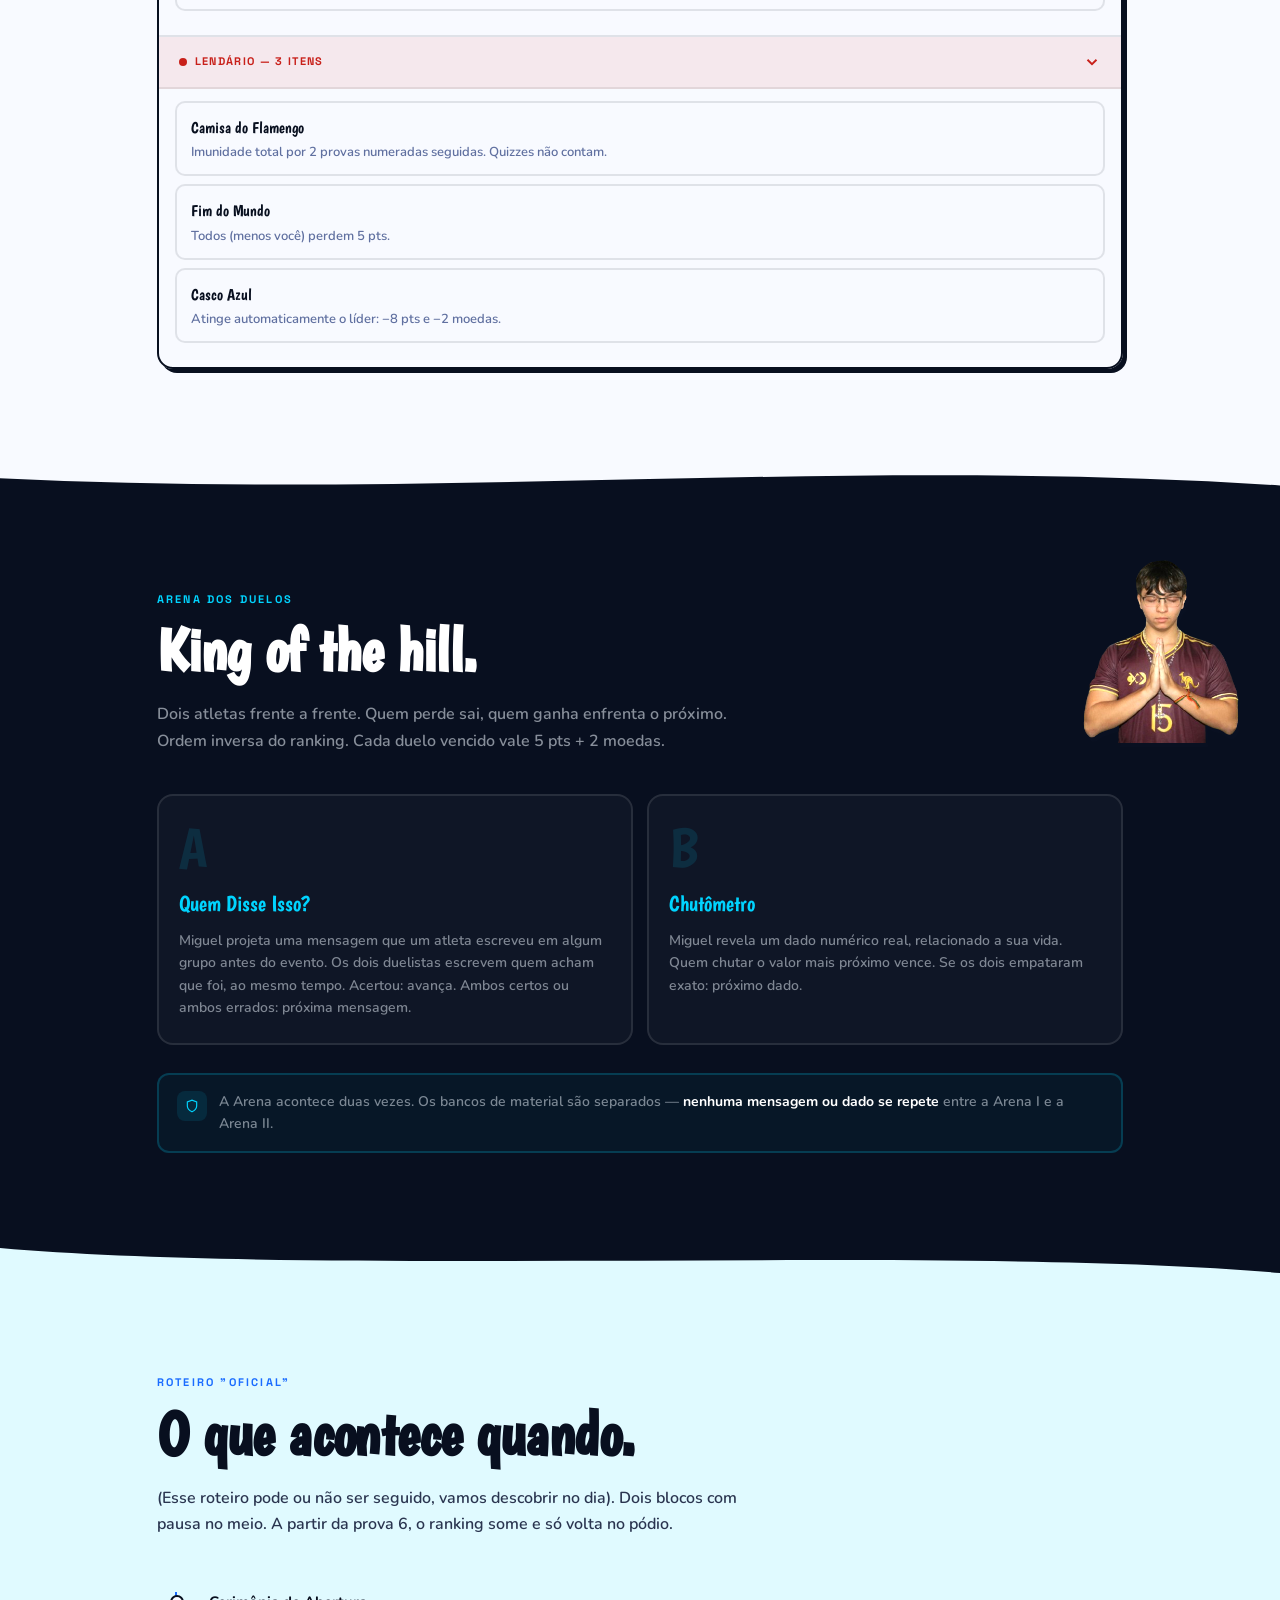
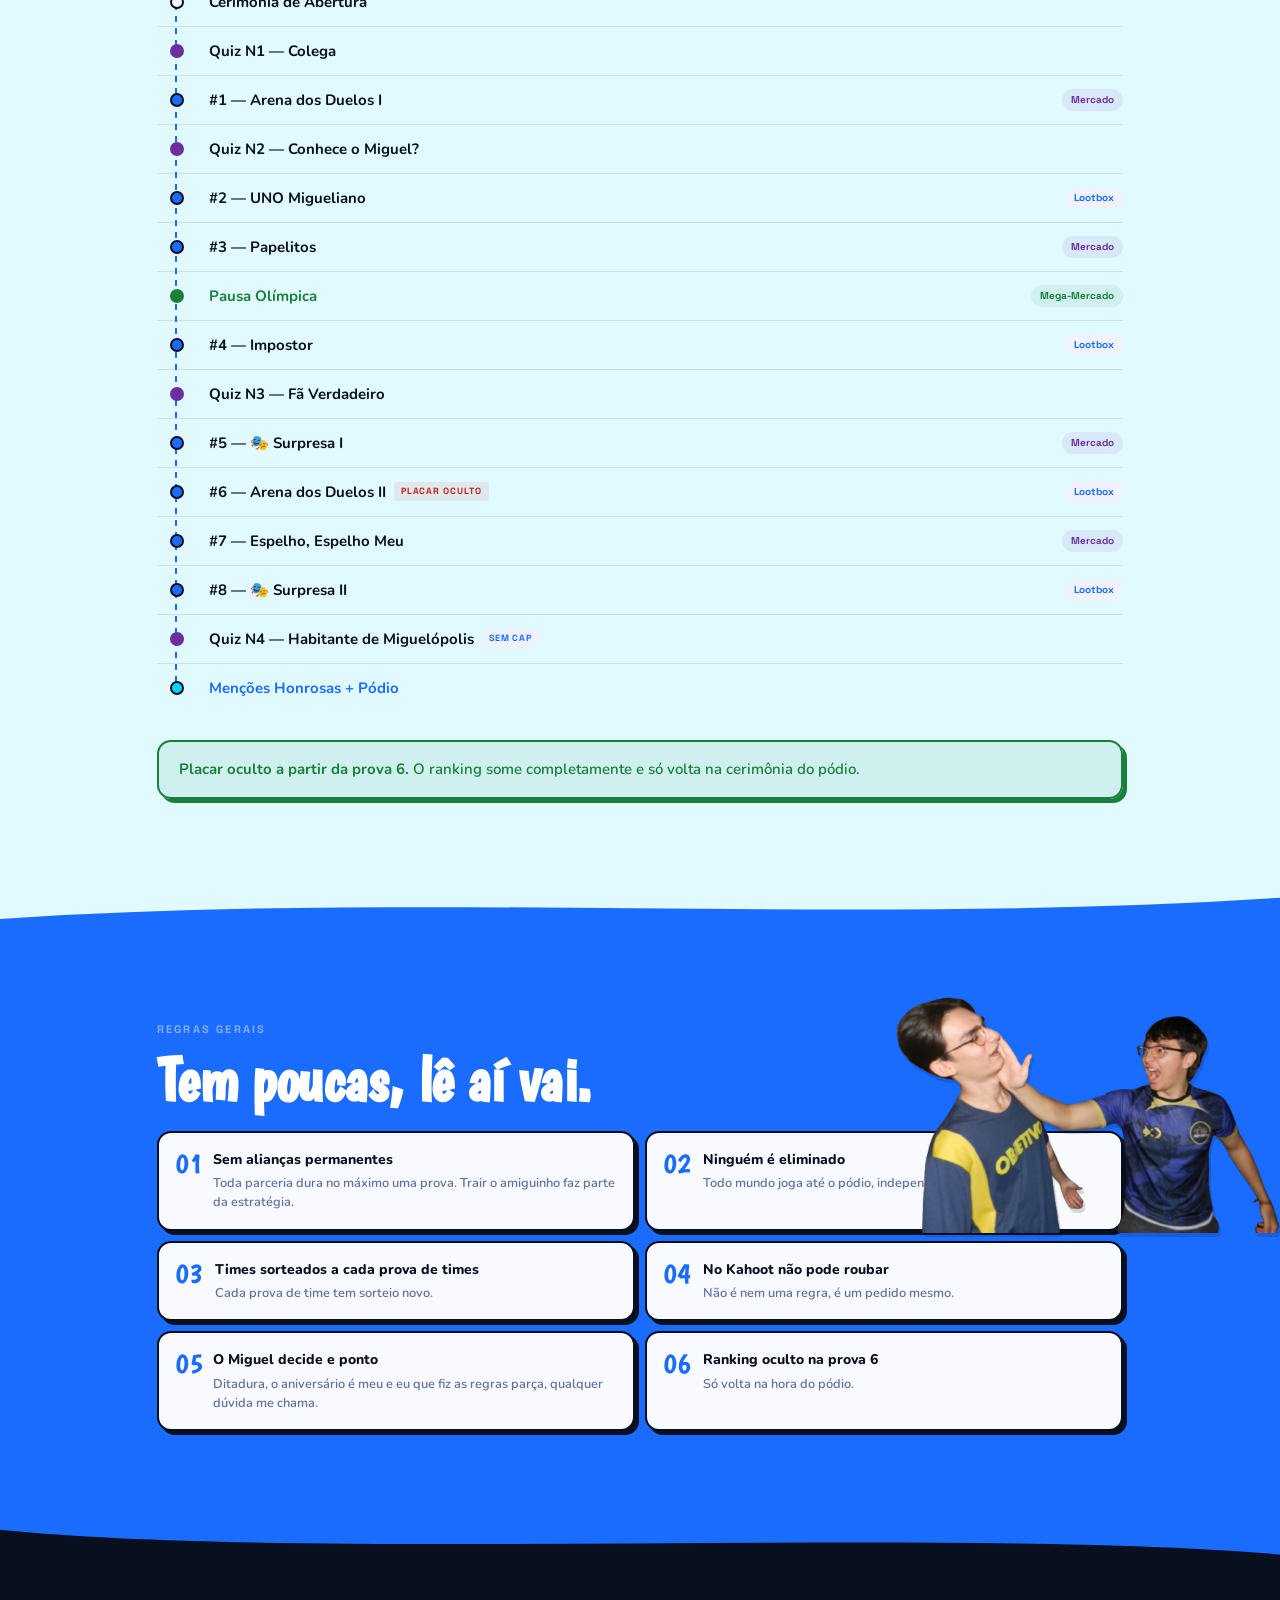
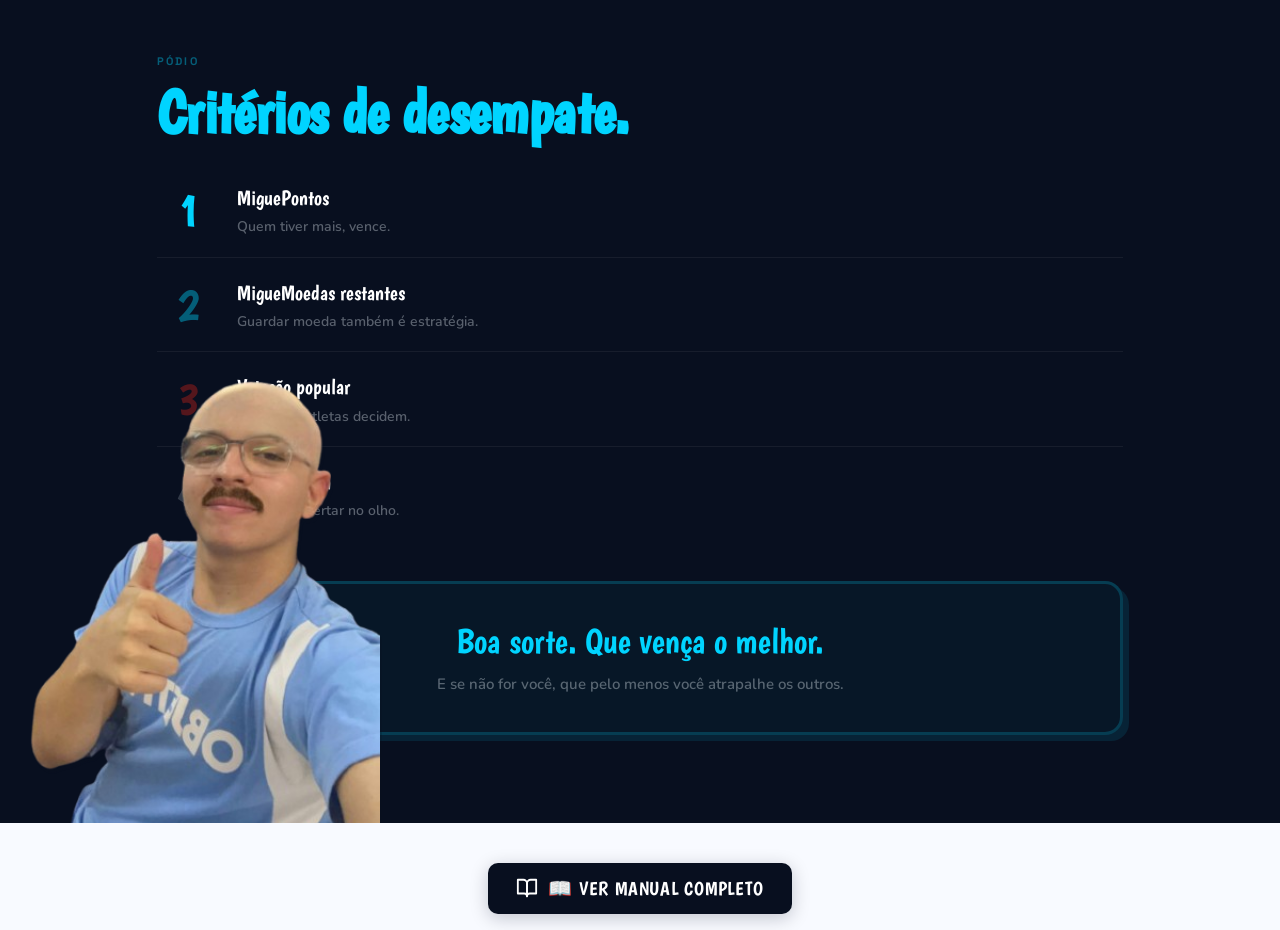
==== commit 70282dc1: "feat(placar): move highlights + slower anim + desktop side-by-side admin Movement highlights: - Duri" ====
--- a/index.html
+++ b/index.html
@@ -8,7 +8,7 @@
 <link rel="preconnect" href="https://fonts.googleapis.com">
 <link rel="preconnect" href="https://fonts.gstatic.com" crossorigin>
 <link href="https://fonts.googleapis.com/css2?family=Boogaloo&family=Nunito:ital,wght@0,400;0,600;0,700;0,800;0,900;1,700;1,800&family=Space+Grotesk:wght@400;500;600;700&display=swap" rel="stylesheet">
-<link rel="stylesheet" href="assets/css/main.css">
+<link rel="stylesheet" href="assets/css/main.css?v=10">
 </head>
 <body>
 
@@ -917,6 +917,6 @@
     </span>
   </a>
 
-  <script defer src="assets/js/main.js"></script>
+  <script defer src="assets/js/main.js?v=10"></script>
 </body>
 </html>
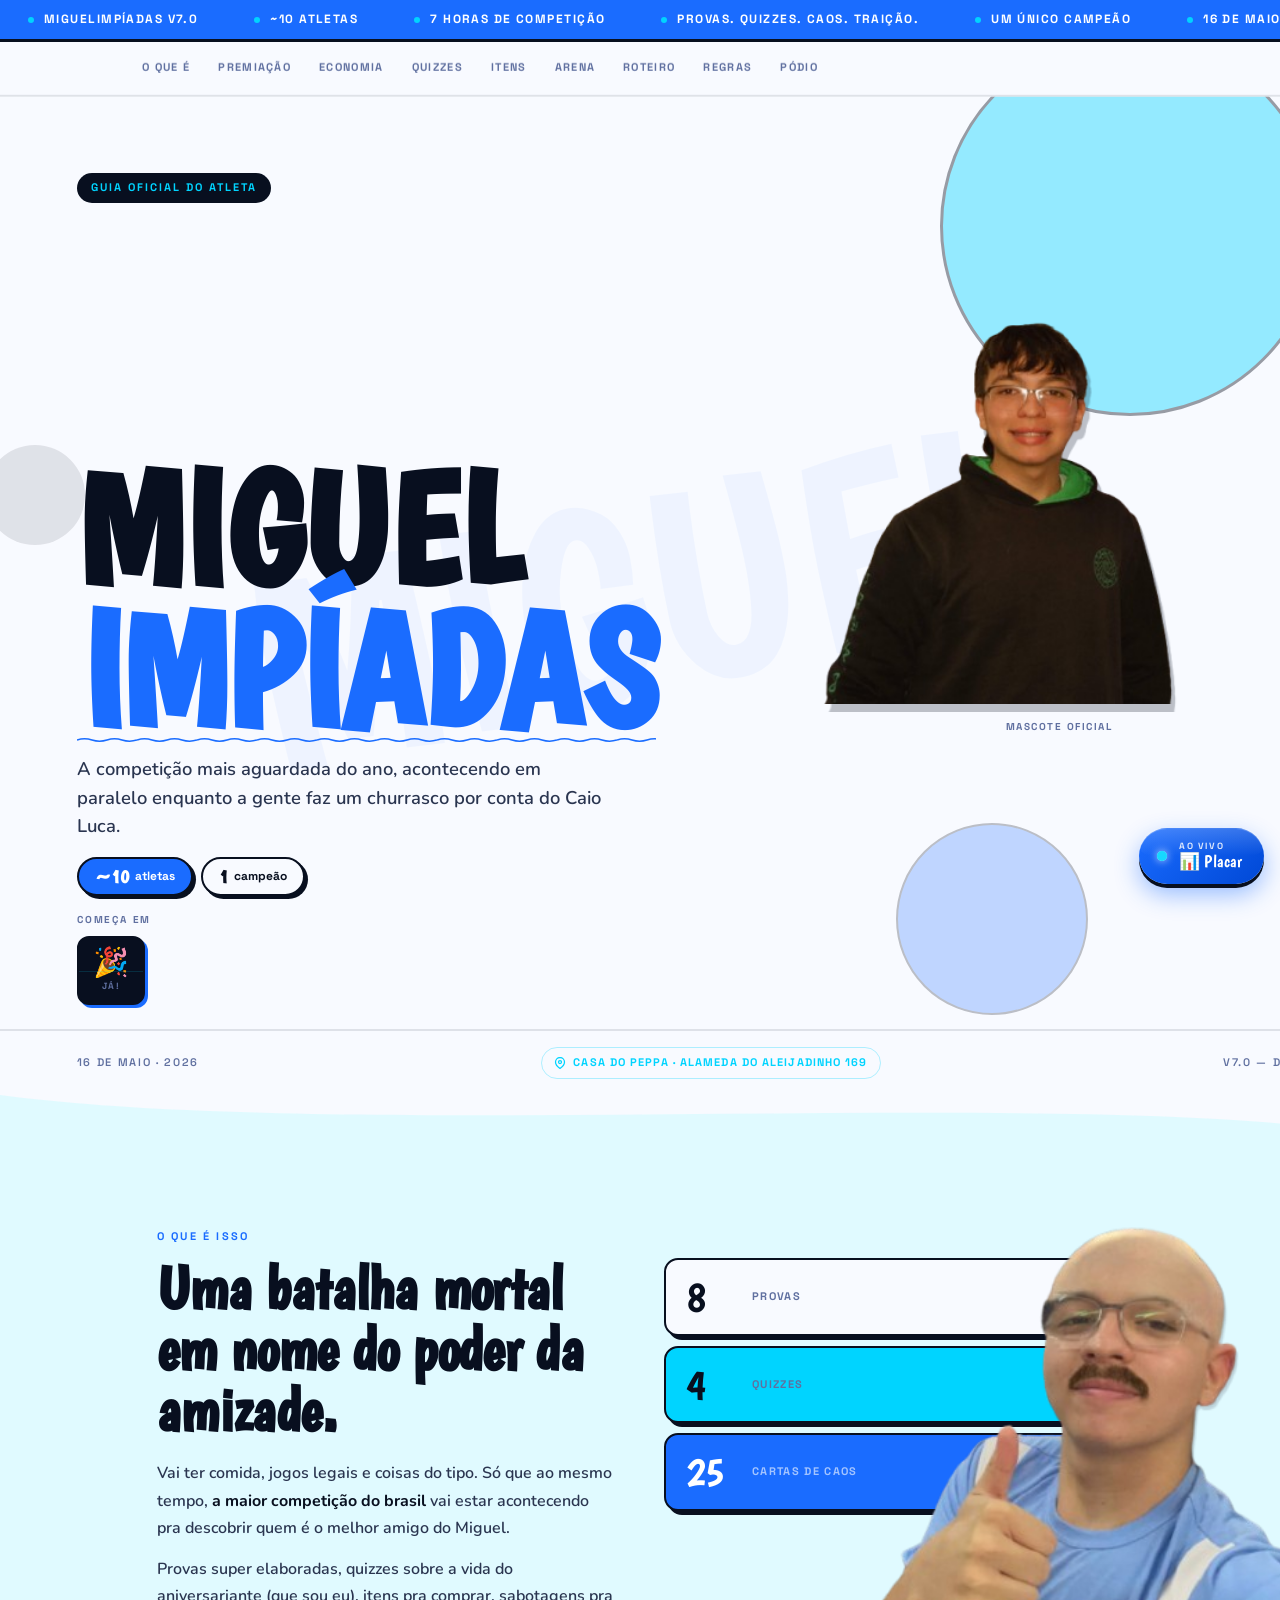
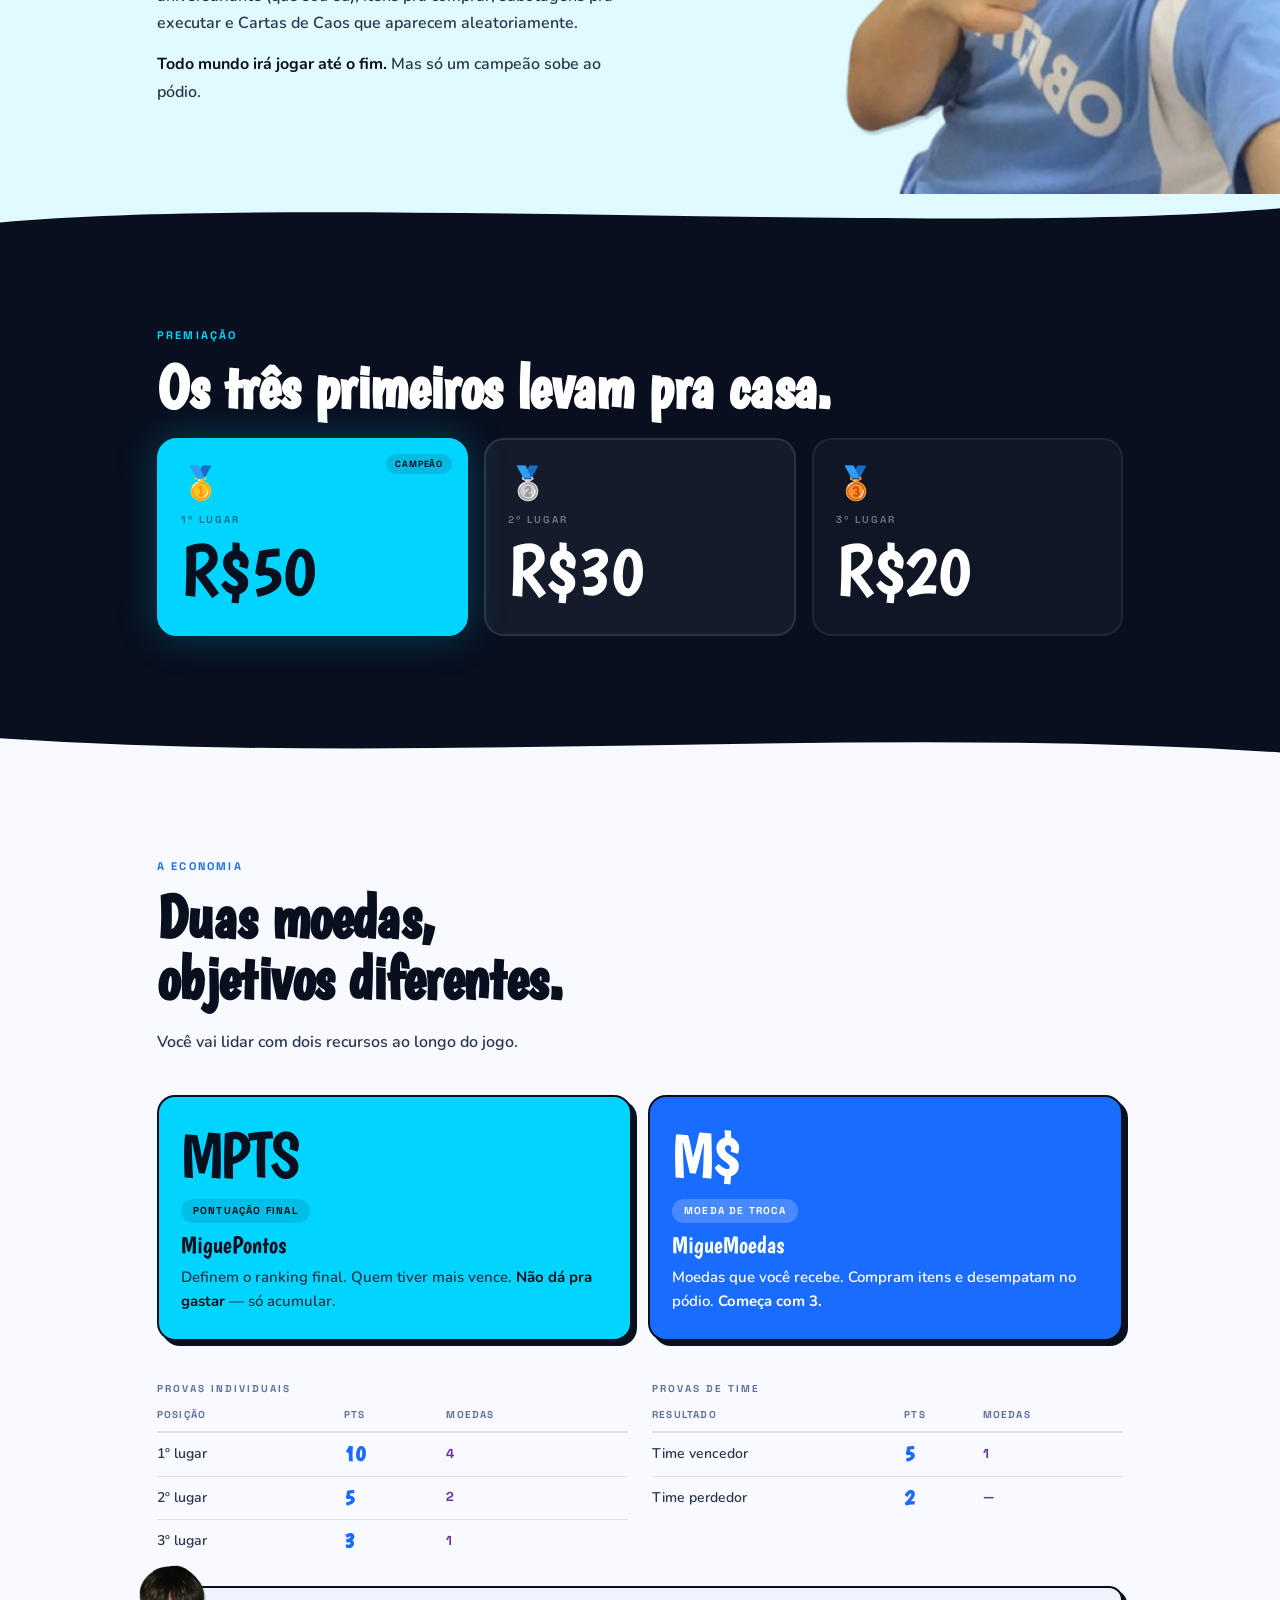
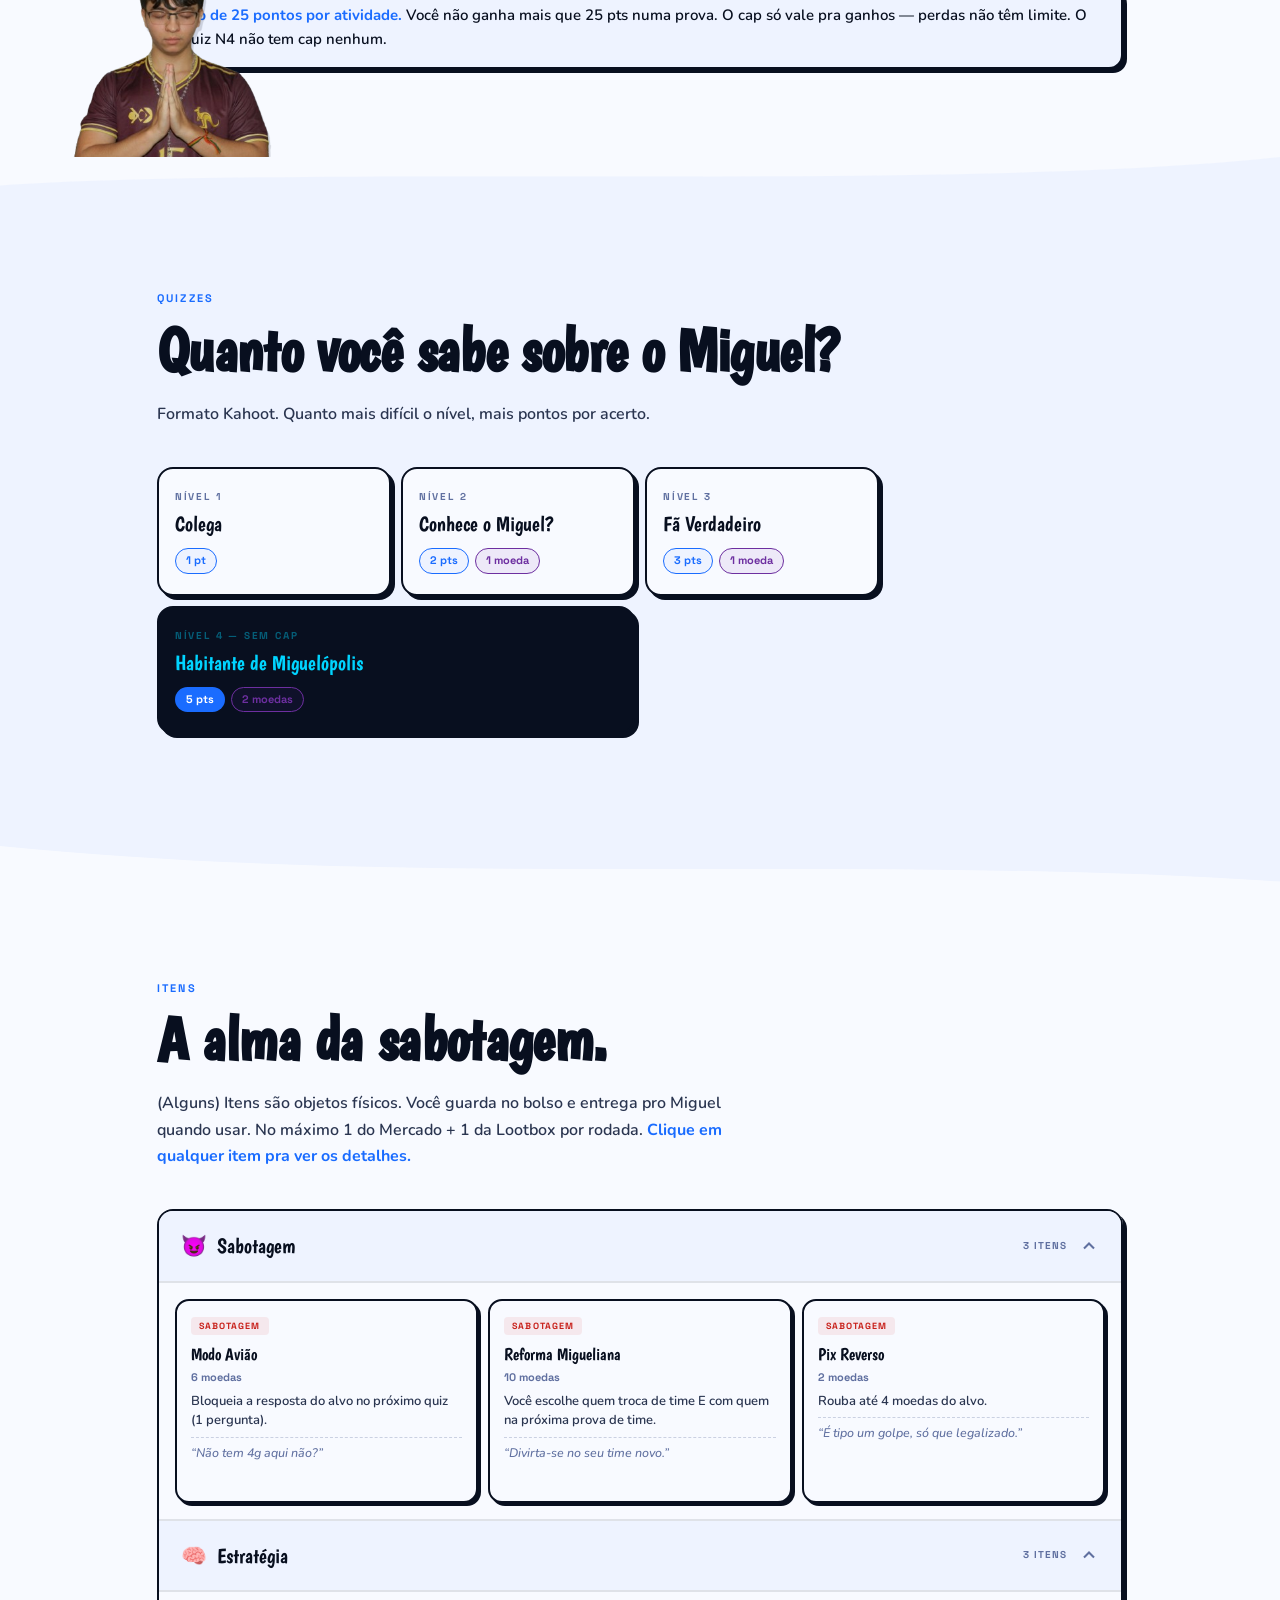
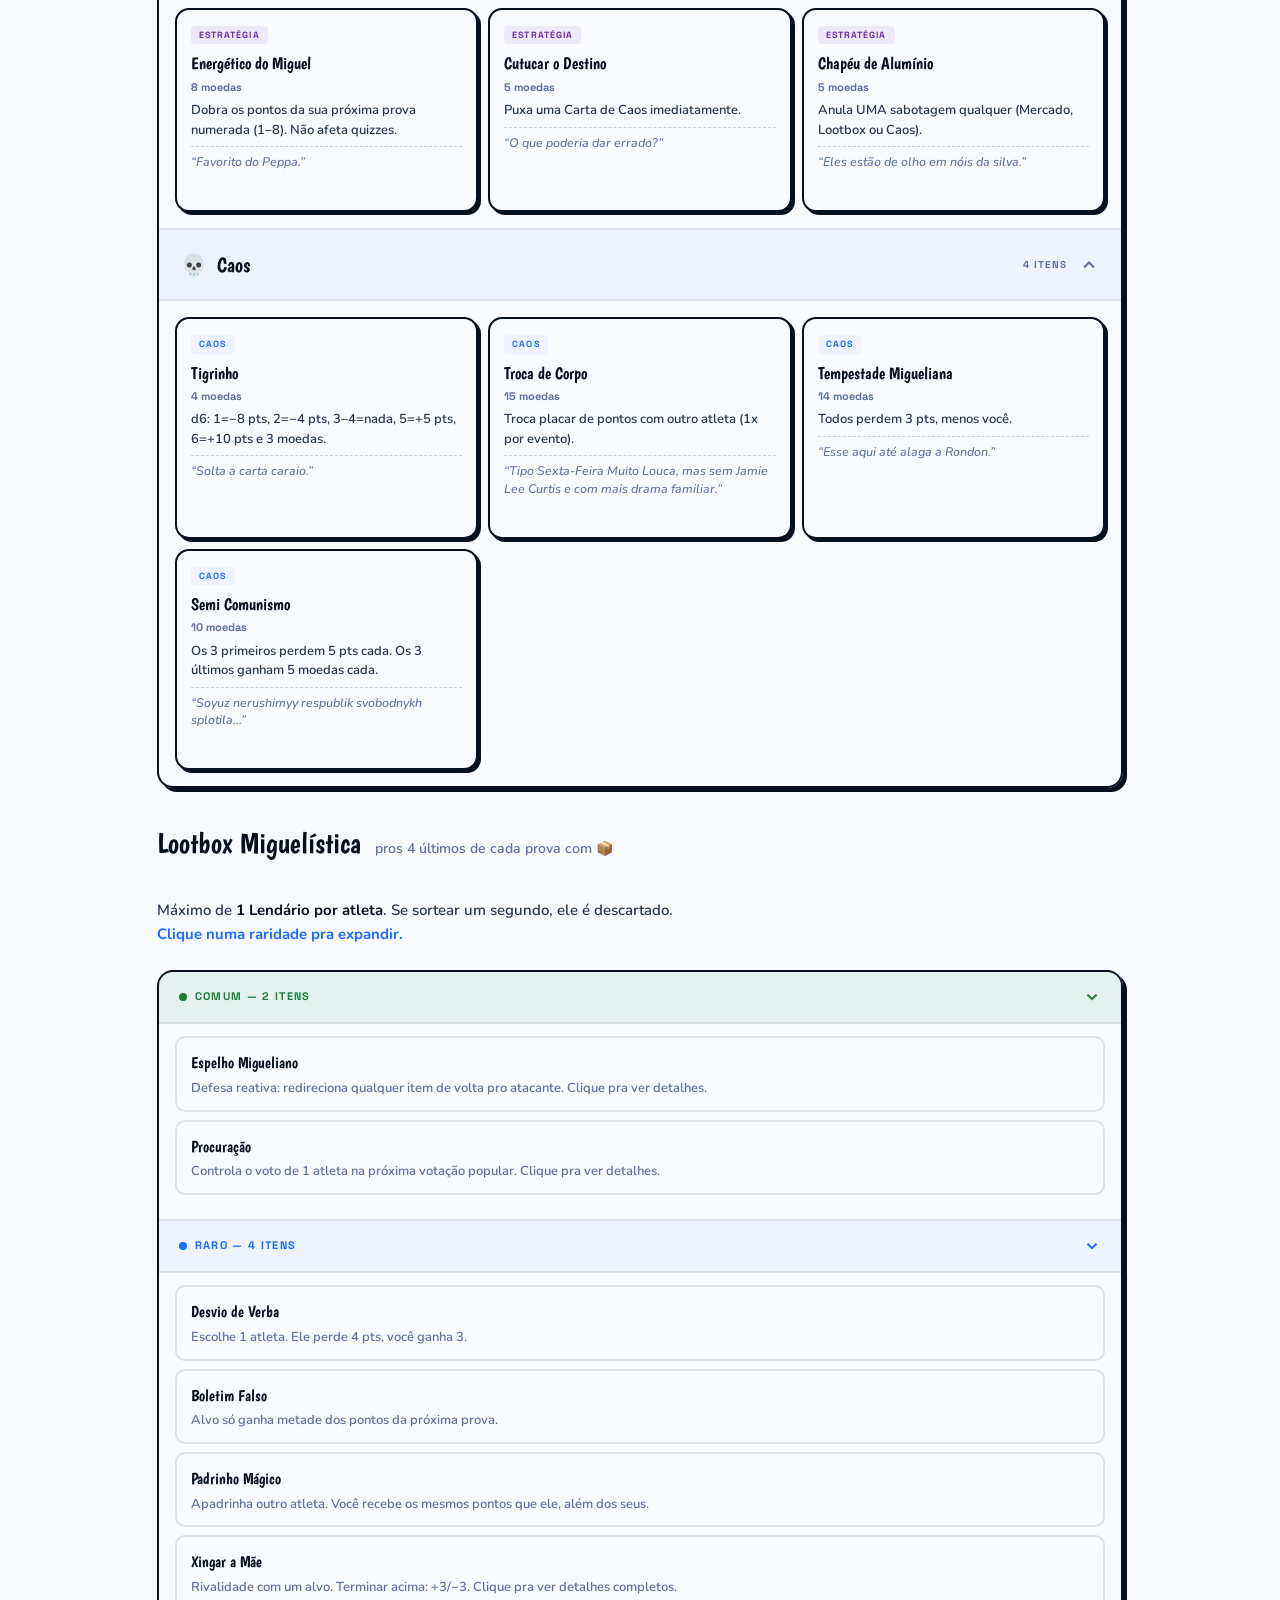
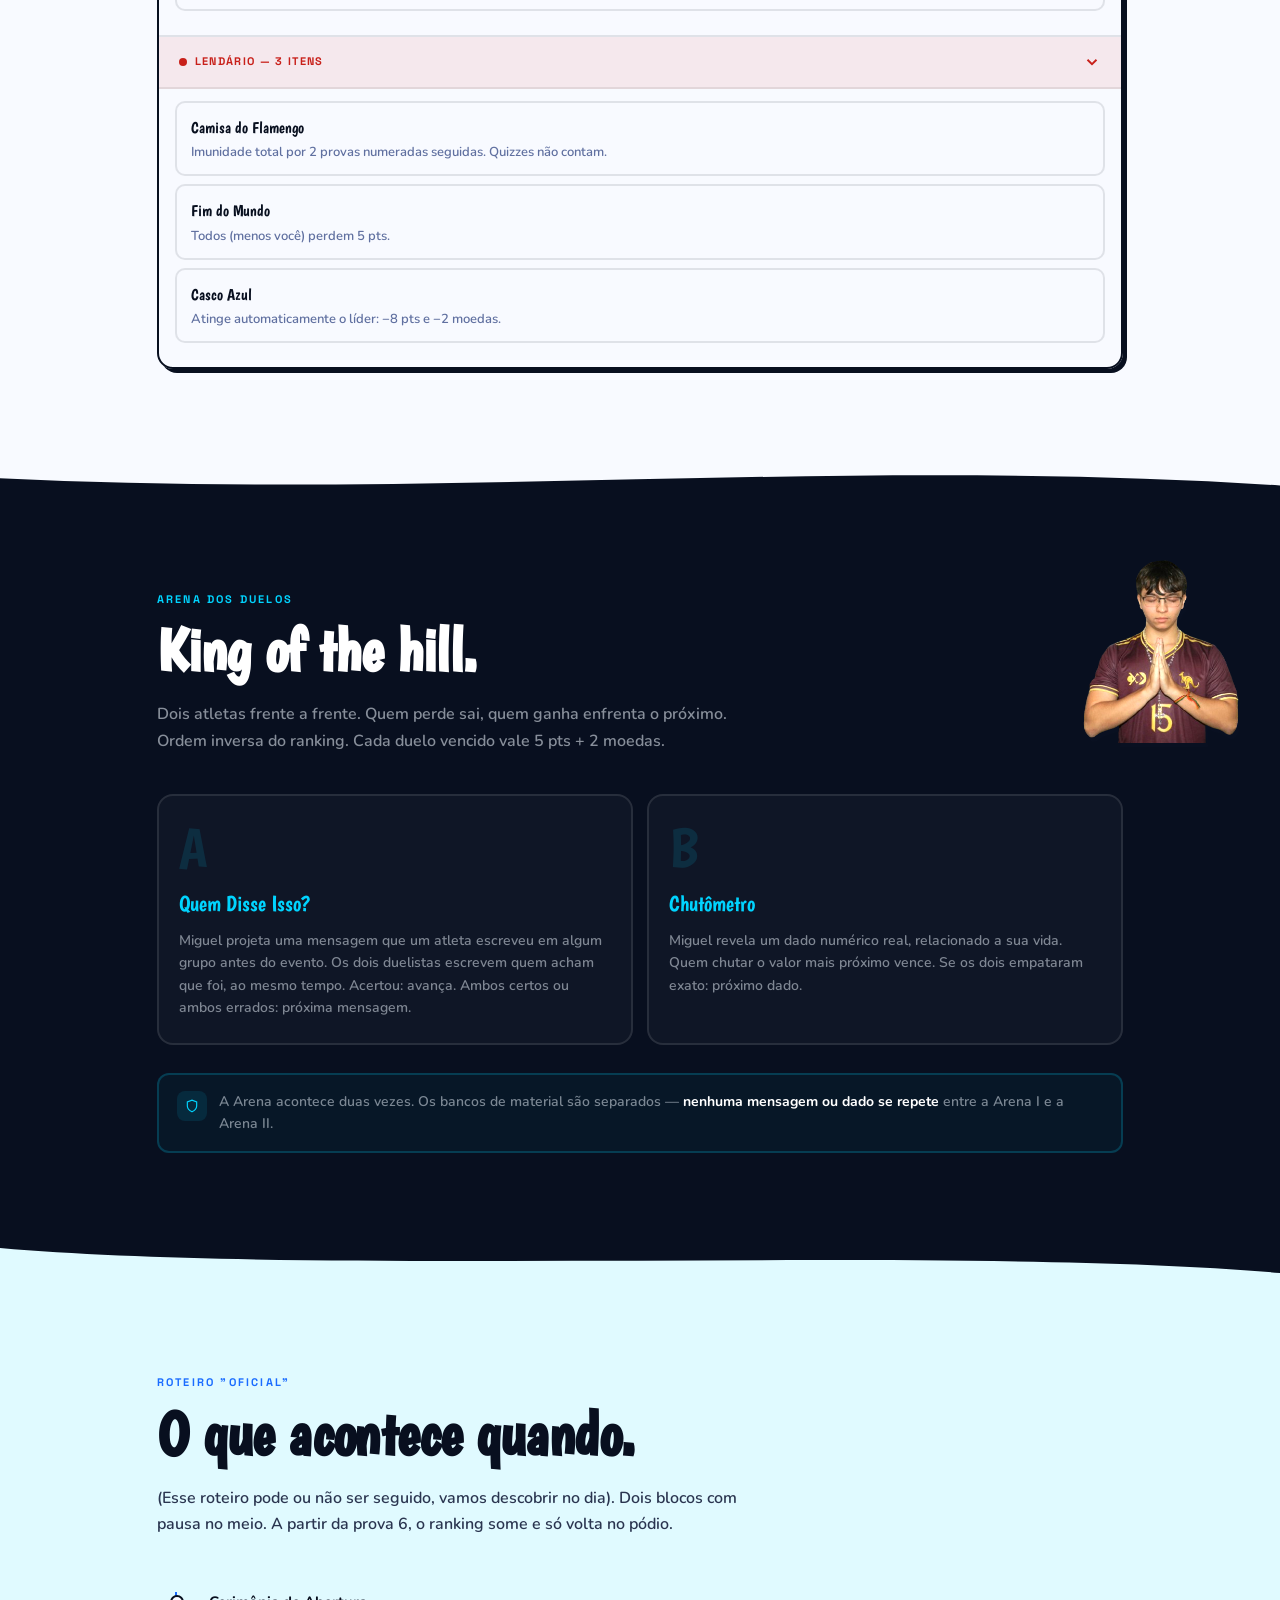
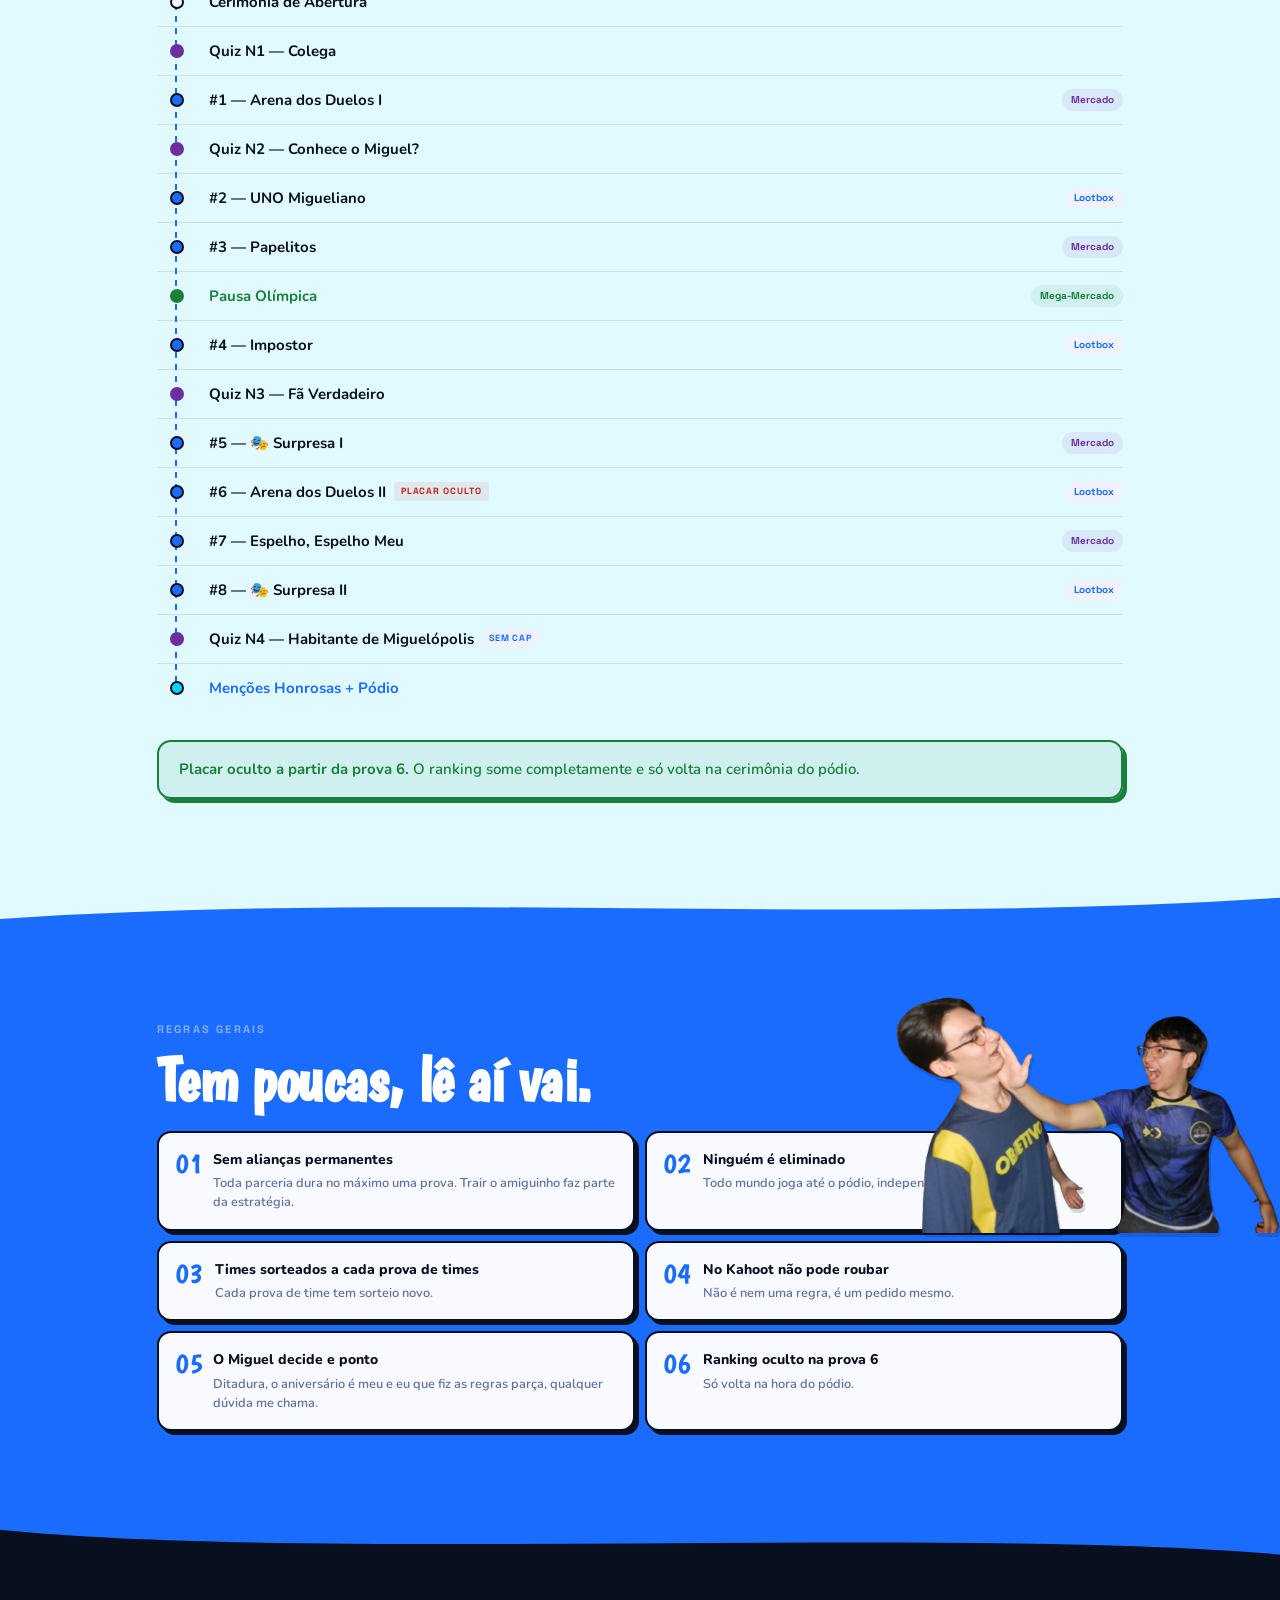
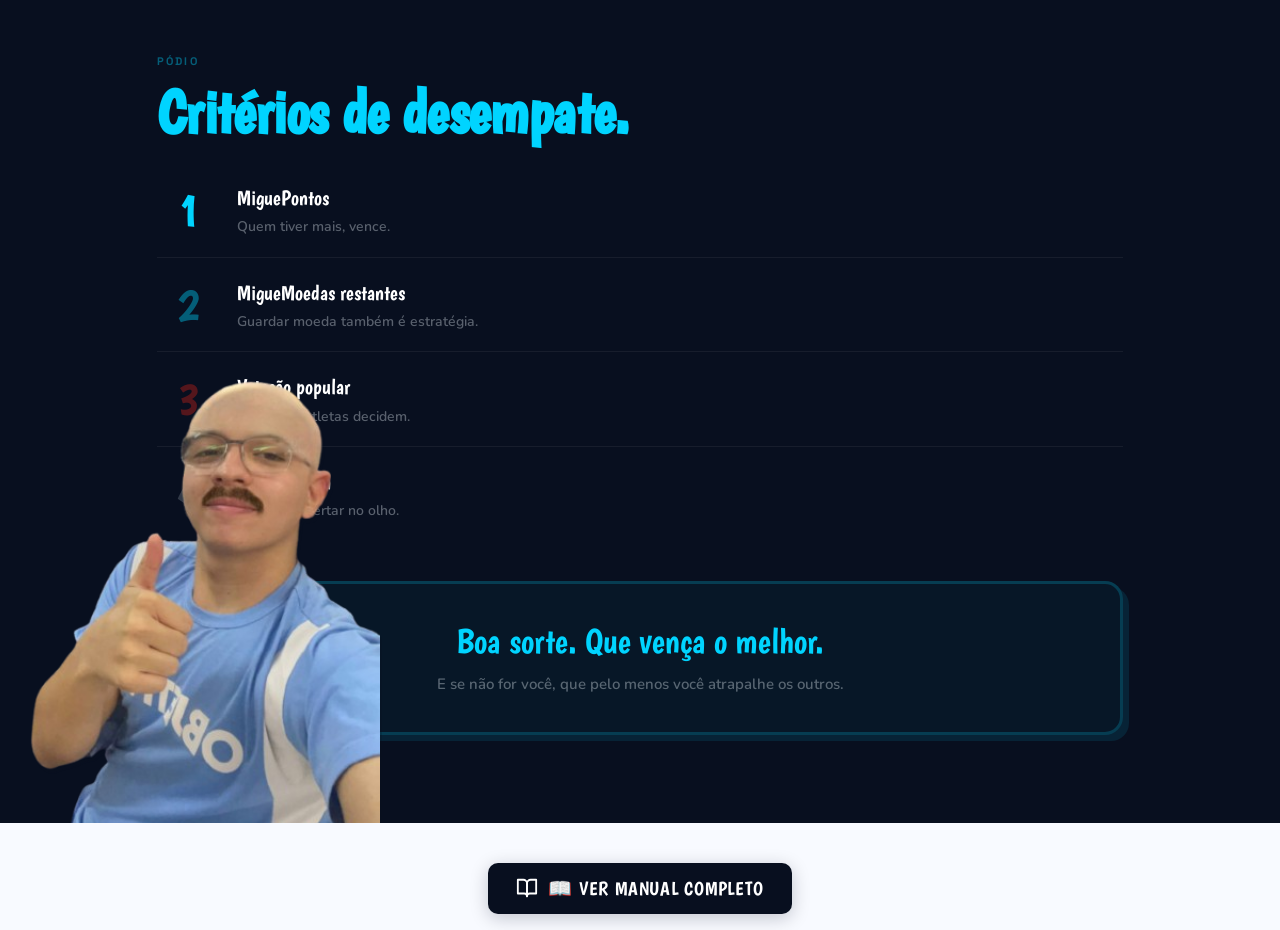
==== commit 2a26c8d7: "feat(placar admin): redesign controls + drop scrollbar Drop the sticky/scrollbar on desktop admin: -" ====
--- a/index.html
+++ b/index.html
@@ -8,7 +8,7 @@
 <link rel="preconnect" href="https://fonts.googleapis.com">
 <link rel="preconnect" href="https://fonts.gstatic.com" crossorigin>
 <link href="https://fonts.googleapis.com/css2?family=Boogaloo&family=Nunito:ital,wght@0,400;0,600;0,700;0,800;0,900;1,700;1,800&family=Space+Grotesk:wght@400;500;600;700&display=swap" rel="stylesheet">
-<link rel="stylesheet" href="assets/css/main.css?v=10">
+<link rel="stylesheet" href="assets/css/main.css?v=11">
 </head>
 <body>
 
@@ -917,6 +917,6 @@
     </span>
   </a>
 
-  <script defer src="assets/js/main.js?v=10"></script>
+  <script defer src="assets/js/main.js?v=11"></script>
 </body>
 </html>
